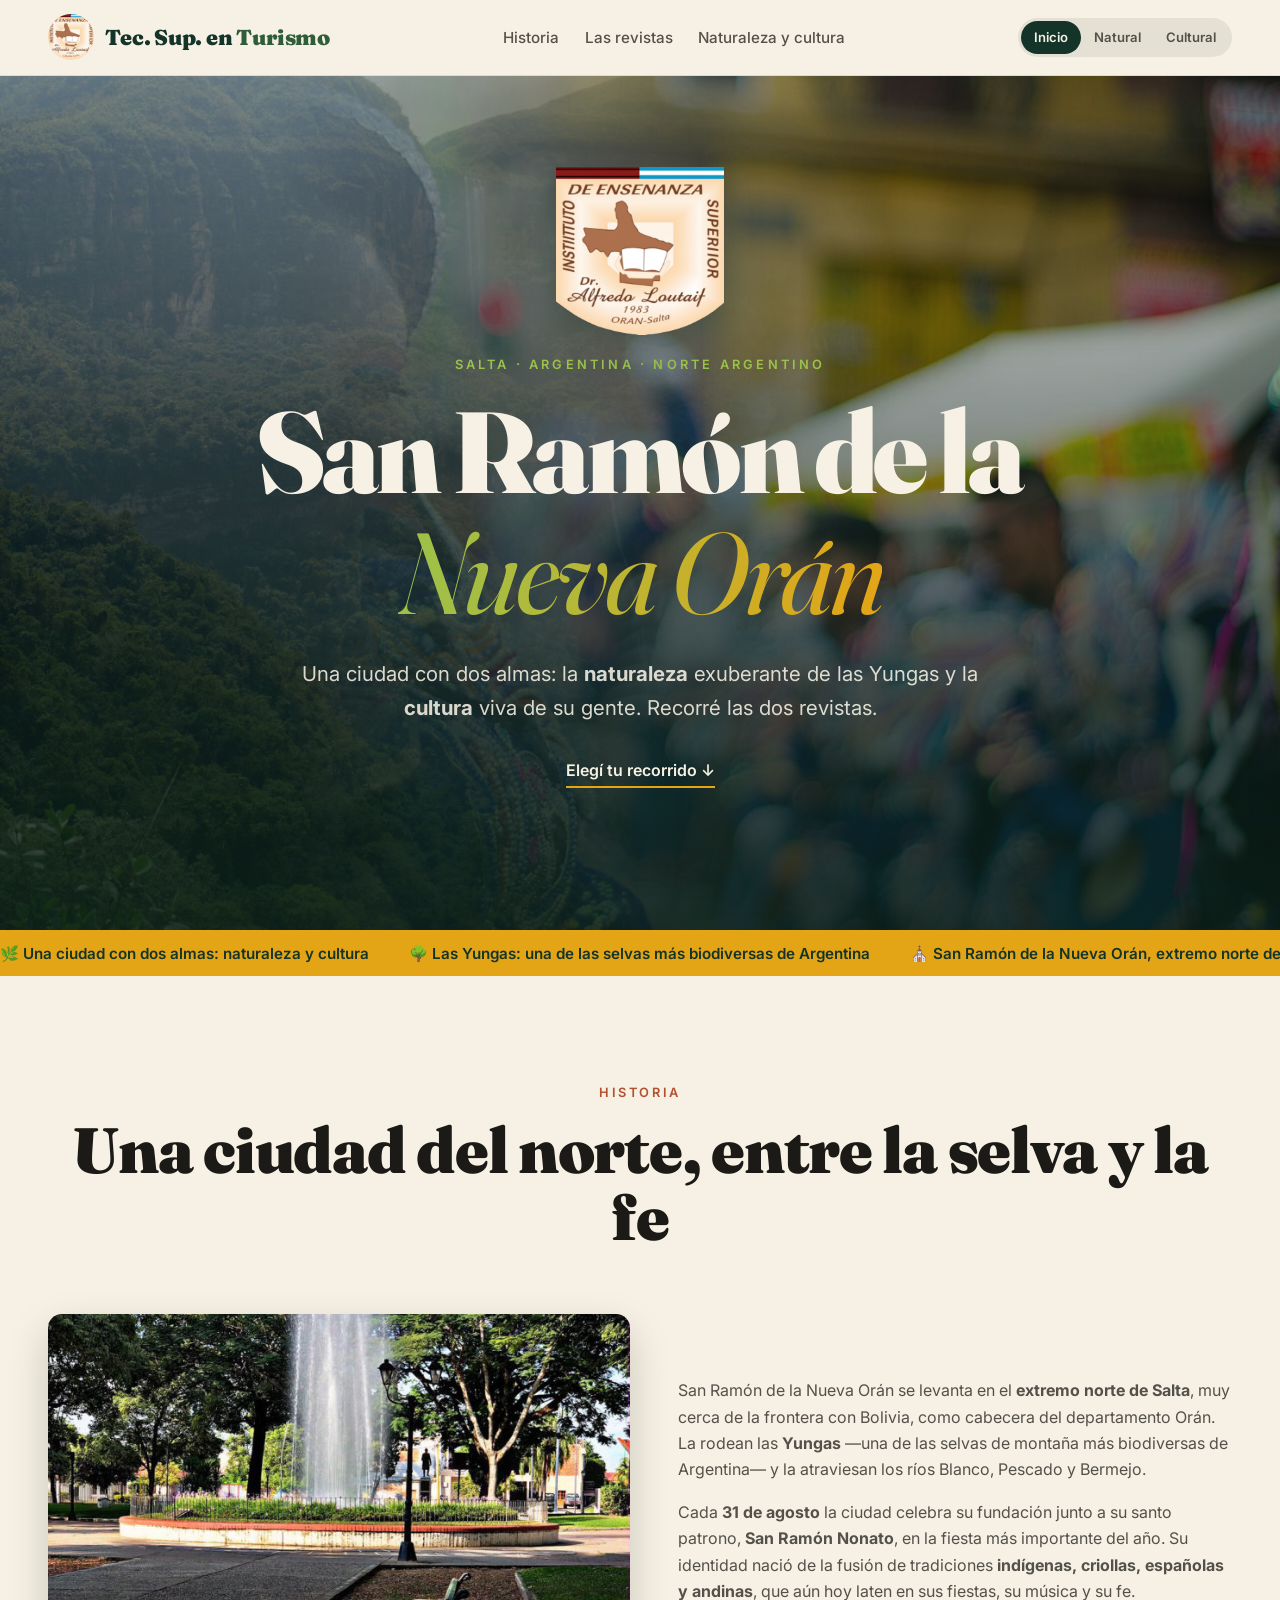
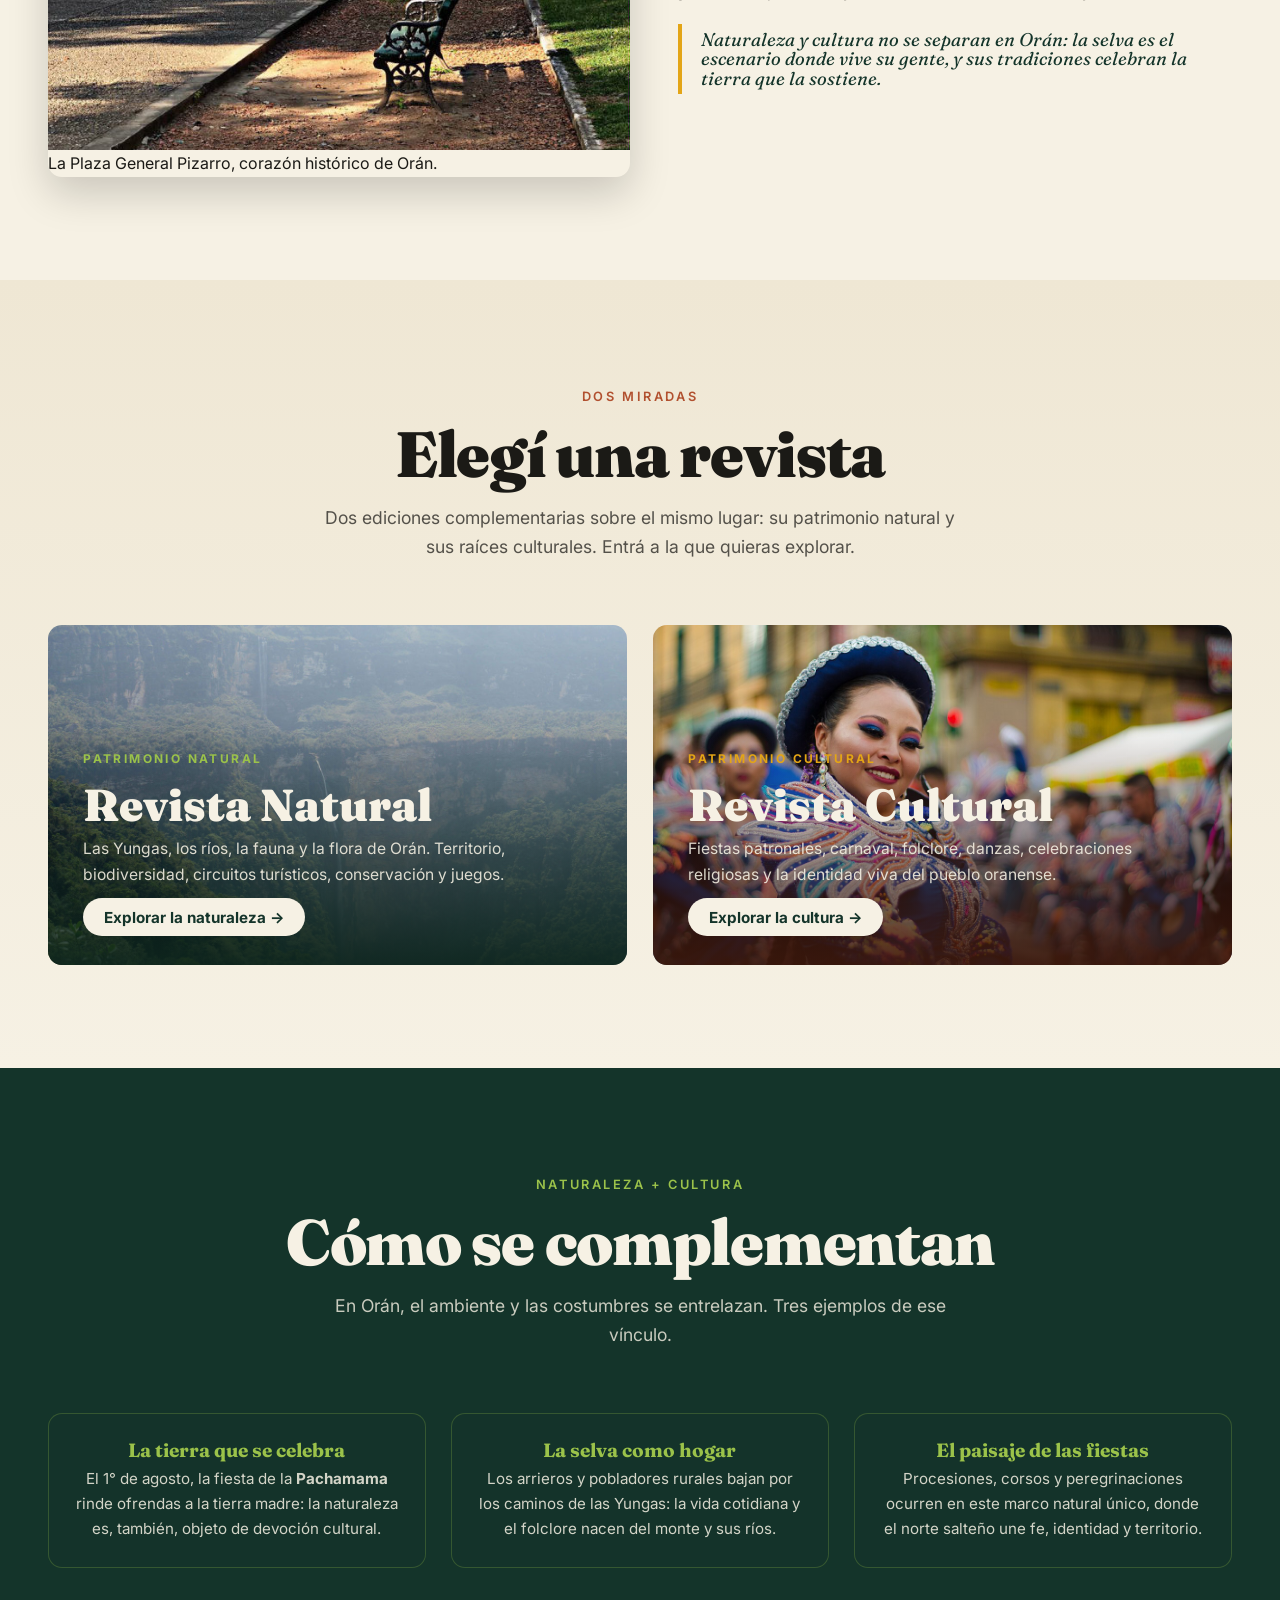
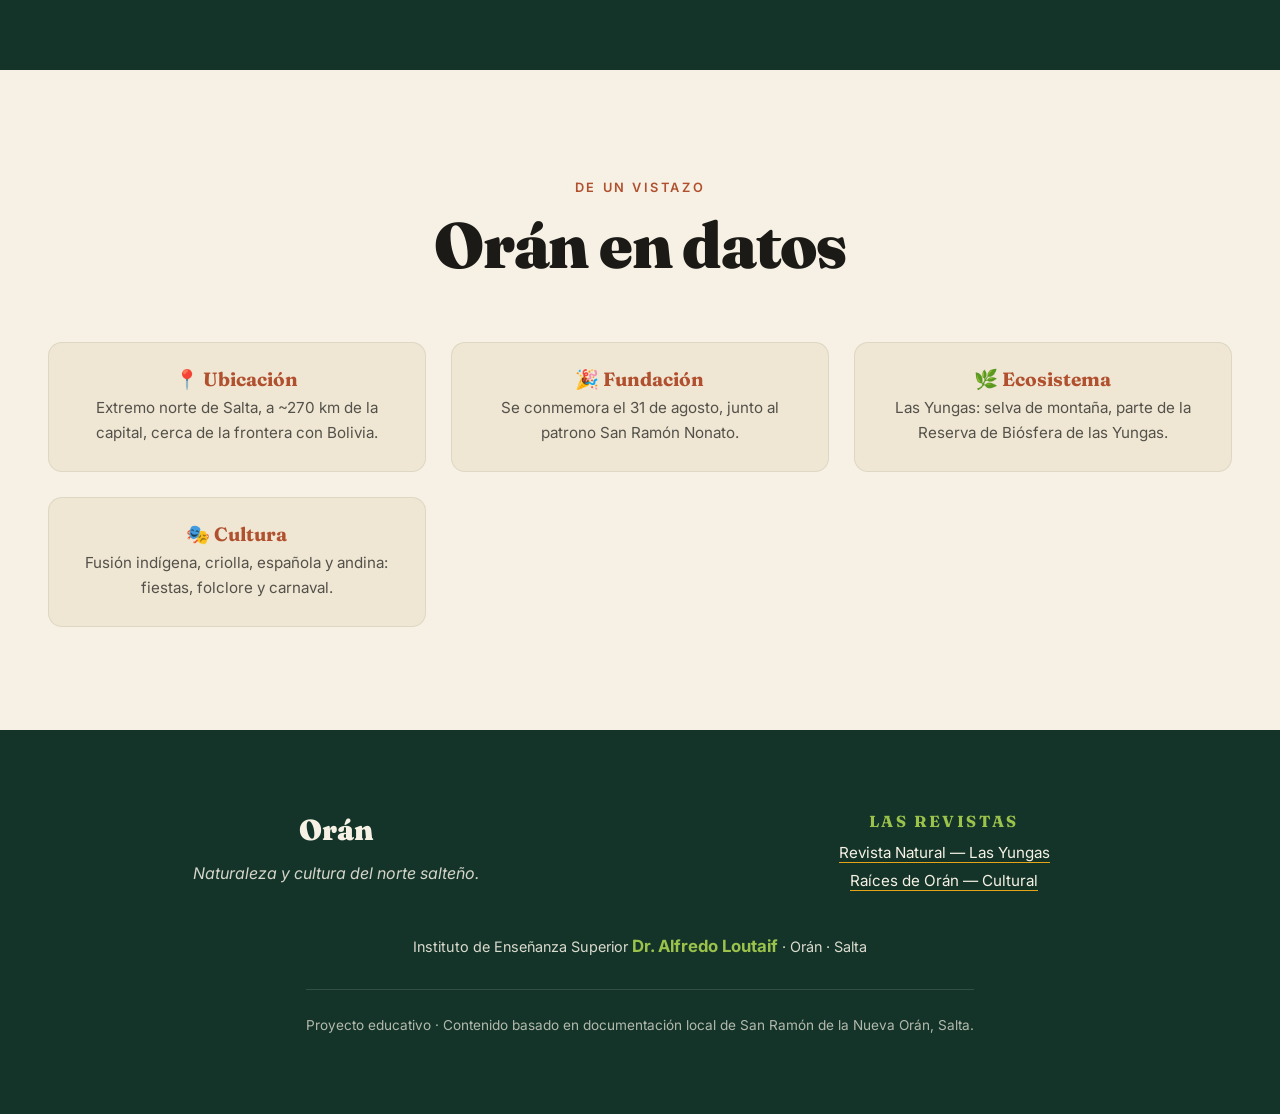
==== index.html @ 16f92215 "Texto del logo unificado: "Tec. Sup. en Turismo" en las 3 paginas Co-Authored-By: Claude Opus 4.8 <n" ====
<!DOCTYPE html>
<html lang="es">
<head>
  <meta charset="UTF-8" />
  <meta name="viewport" content="width=device-width, initial-scale=1.0" />
  <meta name="description"
    content="San Ramón de la Nueva Orán, Salta: dos revistas en una — su patrimonio natural (las Yungas) y sus raíces culturales. Naturaleza y cultura que se complementan." />
  <title>Orán · Naturaleza y Cultura del norte salteño</title>
  <link rel="canonical" href="https://eco-cultura.vercel.app/" />
  <meta property="og:type" content="website" />
  <meta property="og:locale" content="es_AR" />
  <meta property="og:site_name" content="Orán · Naturaleza y Cultura" />
  <meta property="og:url" content="https://eco-cultura.vercel.app/" />
  <meta property="og:title" content="Orán · Naturaleza y Cultura del norte salteño" />
  <meta property="og:description" content="San Ramón de la Nueva Orán, Salta: dos revistas en una — su patrimonio natural (las Yungas) y sus raíces culturales." />
  <meta property="og:image" content="https://eco-cultura.vercel.app/assets/img/hero-yungas.jpg" />
  <meta name="twitter:card" content="summary_large_image" />
  <link rel="icon" type="image/svg+xml" href="assets/favicon.svg" />
  <link rel="preconnect" href="https://fonts.googleapis.com" />
  <link rel="preconnect" href="https://fonts.gstatic.com" crossorigin />
  <link
    href="https://fonts.googleapis.com/css2?family=Fraunces:opsz,wght@9..144,400;9..144,600;9..144,900&family=Inter:wght@400;500;600&display=swap"
    rel="stylesheet" />
  <link rel="stylesheet" href="css/main.css" />
</head>

<body class="tema-portal">
  <div class="progress-bar" id="progress" aria-hidden="true"></div>

  <!-- ======================= NAVEGACIÓN ======================= -->
  <header class="site-header" id="top">
    <a class="header__brand" href="/" aria-label="Inicio">
      <img class="header__inst" src="assets/img/ies-logo.png"
        alt="Instituto de Enseñanza Superior Dr. Alfredo Loutaif" />
      <span class="header__brand-text">Tec. Sup. en <strong>Turismo</strong></span>
    </a>
    <nav class="nav" id="nav" aria-label="Navegación principal">
      <a href="#historia">Historia</a>
      <a href="#revistas">Las revistas</a>
      <a href="#complementan">Naturaleza y cultura</a>
    </nav>
    <div class="header__controls">
      <div class="rev-switch" role="group" aria-label="Navegar">
        <a href="/" class="rev-switch__item is-active" aria-current="page">Inicio</a>
        <a href="/natural" class="rev-switch__item">Natural</a>
        <a href="/cultural" class="rev-switch__item">Cultural</a>
      </div>
      <button class="nav-toggle" id="nav-toggle" type="button"
        aria-label="Abrir menú" aria-expanded="false" aria-controls="nav">
        <span></span><span></span><span></span>
      </button>
    </div>
  </header>

  <main>
    <!-- ======================= PORTADA ======================= -->
    <section class="hero" id="hero">
      <div class="hero__media" data-parallax aria-hidden="true"></div>
      <div class="hero__overlay"></div>

      <!-- Emojis flotantes decorativos (naturaleza + cultura) -->
      <div class="hero__floaties" aria-hidden="true">
        <span style="--d:0s;  --x:12%; --s:1.5rem">🌿</span>
        <span style="--d:3s;  --x:78%; --s:1.7rem">🎭</span>
        <span style="--d:6s;  --x:35%; --s:1.3rem">🦋</span>
        <span style="--d:1.5s;--x:60%; --s:1.5rem">💃</span>
        <span style="--d:4.5s;--x:88%; --s:1.4rem">🍃</span>
      </div>

      <div class="hero__content">
        <!-- Logo del instituto en la portada -->
        <img class="hero__seal" src="assets/img/ies-logo.png"
          alt="Instituto de Enseñanza Superior Dr. Alfredo Loutaif — Orán, Salta" />
        <p class="hero__kicker">Salta · Argentina · Norte argentino</p>
        <h1 class="hero__title">San Ramón de la<br /><em>Nueva Orán</em></h1>
        <p class="hero__lead">
          Una ciudad con dos almas: la <strong>naturaleza</strong> exuberante de las Yungas y la
          <strong>cultura</strong> viva de su gente. Recorré las dos revistas.
        </p>
        <a href="#revistas" class="hero__scroll">Elegí tu recorrido ↓</a>
      </div>

      <!-- Ticker: naturaleza + cultura (se duplica por JS para el loop) -->
      <div class="ticker" aria-hidden="true">
        <div class="ticker__track" id="ticker">
          <span class="ticker__item">🌿 Una ciudad con dos almas: naturaleza y cultura</span>
          <span class="ticker__item">🌳 Las Yungas: una de las selvas más biodiversas de Argentina</span>
          <span class="ticker__item">⛪ San Ramón de la Nueva Orán, extremo norte de Salta</span>
          <span class="ticker__item">🏞️ La cruzan los ríos Blanco, Pescado y Bermejo</span>
          <span class="ticker__item">💃 Fiestas patronales, folclore y carnaval</span>
          <span class="ticker__item">🎉 Fundada el 31 de agosto de 1794</span>
        </div>
      </div>
    </section>

    <!-- ======================= HISTORIA ======================= -->
    <section class="section section--editorial" id="historia">
      <header class="section__head">
        <span class="section__index">Historia</span>
        <h2 class="section__title">Una ciudad del norte, entre la selva y la fe</h2>
      </header>
      <div class="cult-split" data-reveal>
        <figure class="cult-figure">
          <img src="assets/img/cultura/plaza-pizarro.jpg"
            alt="Plaza General Pizarro de Orán, con su fuente y arboleda"
            loading="lazy" decoding="async" />
          <figcaption>La Plaza General Pizarro, corazón histórico de Orán.</figcaption>
        </figure>
        <div class="cult-text">
          <p>
            San Ramón de la Nueva Orán se levanta en el <strong>extremo norte de Salta</strong>,
            muy cerca de la frontera con Bolivia, como cabecera del departamento Orán. La rodean
            las <strong>Yungas</strong> —una de las selvas de montaña más biodiversas de
            Argentina— y la atraviesan los ríos Blanco, Pescado y Bermejo.
          </p>
          <p>
            Cada <strong>31 de agosto</strong> la ciudad celebra su fundación junto a su santo
            patrono, <strong>San Ramón Nonato</strong>, en la fiesta más importante del año. Su
            identidad nació de la fusión de tradiciones <strong>indígenas, criollas, españolas y
            andinas</strong>, que aún hoy laten en sus fiestas, su música y su fe.
          </p>
          <blockquote class="cult-quote">
            Naturaleza y cultura no se separan en Orán: la selva es el escenario donde vive su
            gente, y sus tradiciones celebran la tierra que la sostiene.
          </blockquote>
        </div>
      </div>
    </section>

    <!-- ======================= LAS DOS REVISTAS ======================= -->
    <section class="section section--rios" id="revistas">
      <header class="section__head section__head--center">
        <span class="section__index">Dos miradas</span>
        <h2 class="section__title">Elegí una revista</h2>
        <p class="section__intro">
          Dos ediciones complementarias sobre el mismo lugar: su patrimonio natural y sus raíces
          culturales. Entrá a la que quieras explorar.
        </p>
      </header>
      <div class="portal">
        <a class="portal__card portal__card--natural" href="/natural" data-reveal>
          <img src="assets/img/hero-yungas.jpg" alt="" aria-hidden="true" loading="lazy" />
          <div class="portal__body">
            <p class="portal__kicker">Patrimonio natural</p>
            <p class="portal__title">Revista Natural</p>
            <p class="portal__desc">
              Las Yungas, los ríos, la fauna y la flora de Orán. Territorio, biodiversidad,
              circuitos turísticos, conservación y juegos.
            </p>
            <span class="portal__btn">Explorar la naturaleza →</span>
          </div>
        </a>
        <a class="portal__card portal__card--cultural" href="/cultural" data-reveal>
          <img src="assets/img/cultura/caporales.jpg" alt="" aria-hidden="true" loading="lazy" />
          <div class="portal__body">
            <p class="portal__kicker">Patrimonio cultural</p>
            <p class="portal__title">Revista Cultural</p>
            <p class="portal__desc">
              Fiestas patronales, carnaval, folclore, danzas, celebraciones religiosas y la
              identidad viva del pueblo oranense.
            </p>
            <span class="portal__btn">Explorar la cultura →</span>
          </div>
        </a>
      </div>
    </section>

    <!-- ======================= CÓMO SE COMPLEMENTAN ======================= -->
    <section class="section section--dark" id="complementan">
      <header class="section__head section__head--center">
        <span class="section__index">Naturaleza + Cultura</span>
        <h2 class="section__title">Cómo se complementan</h2>
        <p class="section__intro">
          En Orán, el ambiente y las costumbres se entrelazan. Tres ejemplos de ese vínculo.
        </p>
      </header>
      <div class="manifiesto-grid">
        <article class="manifiesto-item" data-reveal>
          <h3>La tierra que se celebra</h3>
          <p>El 1° de agosto, la fiesta de la <strong>Pachamama</strong> rinde ofrendas a la tierra
            madre: la naturaleza es, también, objeto de devoción cultural.</p>
        </article>
        <article class="manifiesto-item" data-reveal>
          <h3>La selva como hogar</h3>
          <p>Los arrieros y pobladores rurales bajan por los caminos de las Yungas: la vida
            cotidiana y el folclore nacen del monte y sus ríos.</p>
        </article>
        <article class="manifiesto-item" data-reveal>
          <h3>El paisaje de las fiestas</h3>
          <p>Procesiones, corsos y peregrinaciones ocurren en este marco natural único, donde el
            norte salteño une fe, identidad y territorio.</p>
        </article>
      </div>
    </section>

    <!-- ======================= DATOS RÁPIDOS (sugerencia) ======================= -->
    <section class="section section--editorial" id="datos">
      <header class="section__head section__head--center">
        <span class="section__index">De un vistazo</span>
        <h2 class="section__title">Orán en datos</h2>
      </header>
      <div class="manifiesto-grid">
        <article class="manifiesto-item" data-reveal style="background: var(--crema-2); border-color: color-mix(in srgb, var(--tinta) 8%, transparent);">
          <h3 style="color: var(--tierra-roja)">📍 Ubicación</h3>
          <p style="color: var(--tinta-suave)">Extremo norte de Salta, a ~270 km de la capital, cerca de la frontera con Bolivia.</p>
        </article>
        <article class="manifiesto-item" data-reveal style="background: var(--crema-2); border-color: color-mix(in srgb, var(--tinta) 8%, transparent);">
          <h3 style="color: var(--tierra-roja)">🎉 Fundación</h3>
          <p style="color: var(--tinta-suave)">Se conmemora el 31 de agosto, junto al patrono San Ramón Nonato.</p>
        </article>
        <article class="manifiesto-item" data-reveal style="background: var(--crema-2); border-color: color-mix(in srgb, var(--tinta) 8%, transparent);">
          <h3 style="color: var(--tierra-roja)">🌿 Ecosistema</h3>
          <p style="color: var(--tinta-suave)">Las Yungas: selva de montaña, parte de la Reserva de Biósfera de las Yungas.</p>
        </article>
        <article class="manifiesto-item" data-reveal style="background: var(--crema-2); border-color: color-mix(in srgb, var(--tinta) 8%, transparent);">
          <h3 style="color: var(--tierra-roja)">🎭 Cultura</h3>
          <p style="color: var(--tinta-suave)">Fusión indígena, criolla, española y andina: fiestas, folclore y carnaval.</p>
        </article>
      </div>
    </section>
  </main>

  <!-- ======================= PIE ======================= -->
  <footer class="site-footer" id="contacto">
    <div class="footer__brand">
      <p class="footer__logo">Orán</p>
      <p class="footer__tag">Naturaleza y cultura del norte salteño.</p>
    </div>
    <div class="footer__contact">
      <h3>Las revistas</h3>
      <p><a href="/natural">Revista Natural — Las Yungas</a></p>
      <p><a href="/cultural">Raíces de Orán — Cultural</a></p>
    </div>
    <div class="footer__inst">
      <p class="footer__inst-text">
        Instituto de Enseñanza Superior <strong>Dr. Alfredo Loutaif</strong> · Orán · Salta
      </p>
    </div>
    <p class="footer__legal">
      Proyecto educativo · Contenido basado en documentación local de San Ramón de la Nueva Orán, Salta.
    </p>
  </footer>

  <script type="module" src="js/interactivity.js"></script>
</body>
</html>
---- css/main.css ----
/* ============================================================================
   main.css — Revista interactiva "Orán Natural"
   Maquetación editorial / revista independiente.
   Organización:
     1. Variables (paleta trópico salteño, tipografía, ritmo)
     2. Reset y base
     3. Utilidades de animación (scroll reveal) — GPU only, sin layout thrashing
     4. Header / navegación
     5. Hero / portada
     6. Sistema de secciones
     7. Grilla editorial asimétrica (geografía)
     8. Mosaico de biodiversidad
     9. Flora
    10. Circuitos turísticos + filtros
    11. Manifiesto de conservación
    12. Footer
    13. Responsive
   ========================================================================== */

/* ============================== 1. VARIABLES ============================== */
:root {
  /* Paleta — trópico salteño / Yungas */
  --verde-yunga:   #14342a;  /* selva profunda (fondos oscuros) */
  --verde-selva:   #2f5d3a;  /* follaje medio */
  --verde-lima:    #9bc24a;  /* hoja al sol (acento ecoturismo) */
  --tierra-roja:   #b1502f;  /* caminos de tierra rojiza (acento aventura) */
  --agua-rio:      #1f8a8a;  /* turquesa fluvial */
  --dorado:        #e3a516;  /* pez dorado / sol (acento senderismo/pesca) */
  --rosa-espatula: #e58aa3;  /* espátula rosada (detalle) */
  --crema:         #f6f1e4;  /* papel editorial */
  --crema-2:       #efe7d4;  /* papel sombreado */
  --tinta:         #1b1a16;  /* texto principal */
  --tinta-suave:   #54514a;  /* texto secundario */

  /* Roles semánticos */
  --bg:            var(--crema);
  --fg:            var(--tinta);

  /* Tipografía */
  --font-display: "Fraunces", Georgia, "Times New Roman", serif;
  --font-body:    "Inter", system-ui, -apple-system, "Segoe UI", sans-serif;

  /* Escala fluida (clamp): se adapta sin media queries */
  --fs-hero:   clamp(3rem, 9vw, 8rem);
  --fs-h2:     clamp(2rem, 5vw, 4rem);
  --fs-h3:     clamp(1.25rem, 2.2vw, 1.6rem);
  --fs-body:   clamp(1rem, 1.1vw, 1.125rem);

  /* Ritmo y formas */
  --gap:        clamp(1rem, 2vw, 2rem);
  --pad-section: clamp(3.5rem, 8vw, 8rem);
  --radius:     14px;
  --maxw:       1280px;

  /* Movimiento */
  --ease: cubic-bezier(0.22, 1, 0.36, 1);
}

/* ===== TEMA CULTURAL (Raíces de Orán): remapea los verdes a tonos cálidos ===== */
.tema-cultural {
  --verde-yunga:  #5a2a16;   /* marrón profundo (fondos oscuros) */
  --verde-selva:  #a14a2a;   /* terracota medio */
  --verde-lima:   #e3a516;   /* dorado (acento) */
  --agua-rio:     #b5512f;   /* ladrillo (detalle) */
}
.tema-cultural .hero__media {
  background-image:
    radial-gradient(120% 90% at 70% 10%, rgba(227,165,22,0.22), transparent 60%),
    linear-gradient(180deg, rgba(60,24,12,0.28), rgba(60,24,12,0.80)),
    url("../assets/img/cultura/caporales.jpg");
}
.tema-cultural .hero__title em {
  background: linear-gradient(90deg, var(--dorado), var(--rosa-espatula), var(--tierra-roja), var(--dorado));
  background-size: 300% 100%;
  -webkit-background-clip: text; background-clip: text; color: transparent;
}

/* ----- PORTAL (inicio): identidad propia = mezcla de ambas revistas ----- */
.tema-portal .hero__media {
  /* Capa base: la selva (Natural) a la izquierda */
  background-color: #12231d;
  background-image:
    linear-gradient(180deg, rgba(10,24,18,0.28), rgba(10,24,18,0.80)),
    url("../assets/img/hero-yungas.jpg");
  background-repeat: no-repeat;
  background-position: center, left center;
  background-size: cover, cover;
}
/* Capa superior: el carnaval (Cultural) a la derecha, que se DIFUMINA hacia el centro
   gracias a la máscara, fundiéndose con la selva sin un corte visible */
.tema-portal .hero__media::after {
  content: "";
  position: absolute;
  inset: 0;
  background-image:
    linear-gradient(180deg, rgba(10,24,18,0.20), rgba(10,24,18,0.72)),
    url("../assets/img/cultura/caporales.jpg");
  background-repeat: no-repeat;
  background-position: center, right center;
  background-size: cover, cover;
  -webkit-mask-image: linear-gradient(90deg, transparent 22%, #000 70%);
          mask-image: linear-gradient(90deg, transparent 22%, #000 70%);
}
.tema-portal .hero__title em {
  /* Degradado que une el verde (naturaleza) con el dorado y el terracota (cultura) */
  background: linear-gradient(90deg, var(--verde-lima), var(--dorado), var(--tierra-roja), var(--verde-lima));
  background-size: 300% 100%;
  -webkit-background-clip: text; background-clip: text; color: transparent;
}

/* ============================== 2. RESET / BASE ============================== */
*,
*::before,
*::after { box-sizing: border-box; }

html {
  scroll-behavior: smooth;
  overflow-x: hidden;            /* nada de scroll/zoom horizontal en móvil */
  width: 100%;
}

body {
  margin: 0;
  background: var(--bg);
  color: var(--fg);
  font-family: var(--font-body);
  font-size: var(--fs-body);
  line-height: 1.65;
  -webkit-font-smoothing: antialiased;
  overflow-x: hidden;
  width: 100%;
  max-width: 100%;
}

h1, h2, h3, blockquote { font-family: var(--font-display); line-height: 1.05; margin: 0; }
p { margin: 0 0 1em; }
img { max-width: 100%; display: block; }
a { color: inherit; text-decoration: none; }
/* Palabras largas (emails, nombres científicos) nunca desbordan en móvil */
h1, h2, h3, p, a, li, blockquote { overflow-wrap: break-word; }

/* ============================== 3. ANIMACIÓN (scroll reveal) ============================== */
/* Solo transform + opacity → compositor de GPU, sin reflujo. */
[data-reveal] {
  opacity: 0;
  transform: translateY(32px);
  transition: opacity 0.7s var(--ease), transform 0.7s var(--ease);
  will-change: opacity, transform;
}
[data-reveal].is-visible {
  opacity: 1;
  transform: none;
}

/* Barra de progreso de lectura */
.progress-bar {
  position: fixed;
  top: 0; left: 0;
  height: 4px;
  width: 100%;
  transform: scaleX(0);
  transform-origin: 0 50%;
  background: linear-gradient(90deg, var(--verde-lima), var(--dorado), var(--tierra-roja));
  z-index: 100;
}

/* Respeta a quien prefiere menos movimiento */
@media (prefers-reduced-motion: reduce) {
  html { scroll-behavior: auto; }
  [data-reveal] { opacity: 1; transform: none; transition: none; }
  .hero__media { transform: none !important; }
  /* Apaga animaciones decorativas continuas */
  .hero__title em,
  .hero__scroll,
  .hero__floaties span,
  .ticker__track { animation: none !important; }
  .hero__floaties { display: none; }
}

/* Botón flotante: imprimir / guardar como revista PDF */
.print-btn {
  position: fixed;
  right: clamp(1rem, 3vw, 2rem);
  bottom: clamp(1rem, 3vw, 2rem);
  z-index: 80;
  font-family: var(--font-body);
  font-weight: 600;
  font-size: 0.9rem;
  color: var(--crema);
  background: var(--tierra-roja);
  border: none;
  border-radius: 999px;
  padding: 0.75rem 1.3rem;
  cursor: pointer;
  box-shadow: 0 8px 24px rgba(27, 26, 22, 0.28);
  transition: transform 0.25s var(--ease), background 0.25s var(--ease);
}
.print-btn:hover { transform: translateY(-3px) scale(1.04); background: #963f22; }
.print-btn:active { transform: scale(0.97); }

/* ============================== 4. HEADER / NAV ============================== */
.site-header {
  position: sticky;
  top: 0;
  z-index: 50;
  display: flex;
  align-items: center;
  justify-content: space-between;
  gap: var(--gap);
  padding: 0.9rem clamp(1rem, 4vw, 3rem);
  background: color-mix(in srgb, var(--crema) 82%, transparent);
  backdrop-filter: blur(10px);
  border-bottom: 1px solid color-mix(in srgb, var(--tinta) 10%, transparent);
}
/* Marca del header: logo del instituto + nombre de la revista */
.header__brand {
  display: flex;
  align-items: center;
  gap: 0.7rem;
  min-width: 0;
  text-decoration: none;
}
.header__inst {
  width: 46px;
  height: 46px;
  flex: 0 0 auto;
  border-radius: 50%;
}
.header__brand-text {
  font-family: var(--font-display);
  font-weight: 900;
  font-size: 1.35rem;
  letter-spacing: -0.01em;
  color: var(--verde-yunga);
  line-height: 1;
}
.header__brand-text strong { color: var(--verde-selva); font-weight: 900; }

.brand {
  font-family: var(--font-display);
  font-weight: 900;
  font-size: 1.5rem;
  letter-spacing: -0.02em;
}
.brand__accent { color: var(--verde-selva); }
.nav { display: flex; align-items: center; gap: clamp(0.8rem, 2vw, 1.8rem); }
.nav a {
  font-size: 0.95rem;
  font-weight: 500;
  color: var(--tinta-suave);
  transition: color 0.25s var(--ease);
}
.nav a:hover { color: var(--tierra-roja); }
.nav__cta {
  padding: 0.5rem 1.1rem;
  border-radius: 999px;
  background: var(--verde-yunga);
  color: var(--crema) !important;
}
.nav__cta:hover { background: var(--verde-selva); }

/* Botón hamburguesa (solo en móvil) */
.nav-toggle {
  display: none;
  flex-direction: column;
  justify-content: center;
  align-items: center;
  gap: 5px;
  width: 44px; height: 44px;
  background: transparent;
  border: none;
  cursor: pointer;
  border-radius: 10px;
  z-index: 60;
}
.nav-toggle span {
  display: block;
  width: 24px; height: 2px;
  background: var(--verde-yunga);
  border-radius: 2px;
  transition: transform 0.25s var(--ease), opacity 0.25s var(--ease);
}
/* Animación a "X" cuando el menú está abierto */
.nav-toggle.is-open span:nth-child(1) { transform: translateY(7px) rotate(45deg); }
.nav-toggle.is-open span:nth-child(2) { opacity: 0; }
.nav-toggle.is-open span:nth-child(3) { transform: translateY(-7px) rotate(-45deg); }

/* ============================== 5. HERO ============================== */
.hero {
  position: relative;
  min-height: 100vh;
  display: grid;
  place-items: center;          /* portada centrada vertical y horizontalmente */
  overflow: hidden;
  color: var(--crema);
}
.hero__media {
  position: absolute;
  inset: -10% 0;
  background:
    radial-gradient(120% 90% at 70% 10%, rgba(155, 194, 74, 0.35), transparent 60%),
    linear-gradient(160deg, #1c4733 0%, #14342a 45%, #0d251d 100%);
  /* Imagen de portada (la selva de Orán). Si no existe, queda el degradado. */
  background-image:
    radial-gradient(120% 90% at 70% 10%, rgba(155, 194, 74, 0.30), transparent 60%),
    linear-gradient(180deg, rgba(13,37,29,0.25), rgba(13,37,29,0.78)),
    url("../assets/img/hero-yungas.jpg");
  background-size: cover;
  background-position: center;
  will-change: transform;
}
.hero__overlay {
  position: absolute;
  inset: 0;
  background: linear-gradient(180deg, transparent 30%, rgba(13, 37, 29, 0.6) 100%);
}
.hero__content {
  position: relative;
  max-width: var(--maxw);
  width: 100%;
  margin: 0 auto;
  padding: 0 clamp(1rem, 4vw, 3rem) clamp(3rem, 8vw, 6rem);
  text-align: center;            /* portada centrada tipo tapa de revista */
}
.hero__kicker {
  text-transform: uppercase;
  letter-spacing: 0.25em;
  font-size: 0.8rem;
  font-weight: 600;
  color: var(--verde-lima);
  margin-bottom: 1rem;
}
.hero__title {
  font-size: var(--fs-hero);
  font-weight: 900;
  letter-spacing: -0.03em;
}
.hero__title em {
  font-style: italic;
  font-weight: 400;
  /* Texto con degradado animado tropical */
  background: linear-gradient(90deg, var(--verde-lima), var(--dorado), var(--rosa-espatula), var(--verde-lima));
  background-size: 300% 100%;
  -webkit-background-clip: text;
  background-clip: text;
  color: transparent;
  animation: shimmer 6s linear infinite;
}
@keyframes shimmer {
  to { background-position: 300% 0; }
}
.hero__lead {
  max-width: 52ch;
  margin: 1.5rem auto 0;          /* centrado */
  font-size: clamp(1.05rem, 1.6vw, 1.4rem);
  color: color-mix(in srgb, var(--crema) 88%, transparent);
}
.hero__scroll {
  display: inline-block;
  margin-top: 2rem;
  font-weight: 600;
  border-bottom: 2px solid var(--dorado);
  padding-bottom: 0.2rem;
  animation: bob 1.8s var(--ease) infinite;
}
.hero__scroll:hover { animation-play-state: paused; transform: translateY(4px); }
@keyframes bob { 0%,100% { transform: translateY(0); } 50% { transform: translateY(6px); } }

/* Emojis flotantes del hero */
.hero__floaties { position: absolute; inset: 0; pointer-events: none; z-index: 1; }
.hero__floaties span {
  position: absolute;
  bottom: -2rem;
  left: var(--x);
  font-size: var(--s);
  opacity: 0.85;
  animation: floatUp 12s linear infinite;
  animation-delay: var(--d);
}
@keyframes floatUp {
  0%   { transform: translateY(0) rotate(0deg);   opacity: 0; }
  10%  { opacity: 0.85; }
  90%  { opacity: 0.85; }
  100% { transform: translateY(-90vh) rotate(40deg); opacity: 0; }
}

/* Ticker / marquee de curiosidades */
.ticker {
  position: absolute;
  bottom: 0; left: 0; right: 0;
  z-index: 3;
  overflow: hidden;
  background: var(--dorado);
  color: var(--verde-yunga);
  font-weight: 600;
  padding: 0.6rem 0;
}
.ticker__track {
  display: inline-flex;
  gap: 2.5rem;
  white-space: nowrap;
  animation: marquee 35s linear infinite;
}
.ticker:hover .ticker__track { animation-play-state: paused; }
.ticker__item { font-size: 0.95rem; }
@keyframes marquee { to { transform: translateX(-50%); } }

/* ============================== 6. SECCIONES ============================== */
.section {
  padding: var(--pad-section) clamp(1rem, 4vw, 3rem);
}
.section > * { max-width: var(--maxw); margin-inline: auto; }
.section--editorial { background: var(--crema); }
.section--dark { background: var(--verde-yunga); color: var(--crema); }
.section--rios {
  background:
    linear-gradient(180deg, var(--crema-2), var(--crema));
}
.section--manifiesto { background: var(--verde-selva); color: var(--crema); }

/* Todas las cabeceras centradas para una composición consistente */
.section__head { margin-bottom: clamp(2rem, 5vw, 4rem); text-align: center; }
.section__head .section__intro { margin-inline: auto; }
.section__head--center { text-align: center; }
.section__head--center .section__intro { margin-inline: auto; }
.section__index {
  display: inline-block;
  text-transform: uppercase;
  letter-spacing: 0.2em;
  font-size: 0.8rem;
  font-weight: 600;
  color: var(--tierra-roja);
  margin-bottom: 0.8rem;
}
.section--dark .section__index,
.section--manifiesto .section__index { color: var(--verde-lima); }
.section__title { font-size: var(--fs-h2); font-weight: 900; letter-spacing: -0.02em; }
.section__intro {
  max-width: 60ch;
  margin-top: 1rem;
  color: var(--tinta-suave);
  font-size: 1.1rem;
}
.section--dark .section__intro,
.section--manifiesto .section__intro {
  color: color-mix(in srgb, var(--crema) 80%, transparent);
}

/* ============================== 7. GRILLA EDITORIAL SIMÉTRICA ============================== */
/* 6 columnas; reparto equilibrado y espejado (3 tarjetas iguales en la fila central). */
.grid-editorial {
  display: grid;
  grid-template-columns: repeat(6, minmax(0, 1fr));
  grid-auto-rows: 1fr;          /* filas de igual altura → simetría */
  gap: var(--gap);
}
.card-text {
  background: var(--crema-2);
  border-radius: var(--radius);
  padding: clamp(1.5rem, 3vw, 2.5rem);
  border: 1px solid color-mix(in srgb, var(--tinta) 8%, transparent);
}
.card-text h3 { font-size: var(--fs-h3); margin-bottom: 0.6rem; color: var(--verde-yunga); }
.card-text p { margin: 0; color: var(--tinta-suave); }

/* Reparto SIMÉTRICO y espejado (6 columnas):
   Fila 1 → "lead" (mitad) + "stat" (mitad)
   Fila 2 → clima · relieve · cita  (3 tarjetas idénticas, perfectamente alineadas) */
.card-text--lead { grid-column: 1 / 4; }
.card-stat       { grid-column: 4 / 7; }
.grid-editorial > :nth-child(3) { grid-column: 1 / 3; }   /* clima */
.grid-editorial > :nth-child(4) { grid-column: 3 / 5; }   /* relieve */
.card-quote      { grid-column: 5 / 7; }                  /* cita */

.card-text--lead { background: var(--verde-selva); color: var(--crema); }
.card-text--lead h3 { color: var(--crema); }
.card-text--lead p { color: color-mix(in srgb, var(--crema) 85%, transparent); }

.card-text { text-align: center; }       /* contenido centrado */
.card-stat {
  display: flex;
  flex-direction: column;
  justify-content: center;
  align-items: center;                    /* número centrado */
  text-align: center;
  background: var(--dorado);
  color: var(--verde-yunga);
  border-radius: var(--radius);
  padding: clamp(1.5rem, 3vw, 2.5rem);
}
.card-stat__num { font-family: var(--font-display); font-weight: 900; font-size: clamp(3rem, 7vw, 5.5rem); line-height: 1; }
.card-stat__label { font-weight: 600; margin-top: 0.4rem; }

.card-quote {
  background: var(--tierra-roja);
  color: var(--crema);
  border-radius: var(--radius);
  padding: clamp(1.5rem, 3vw, 2.5rem);
  display: flex;
  flex-direction: column;
  justify-content: center;
  text-align: center;
}
.card-quote blockquote { font-size: clamp(1.1rem, 1.6vw, 1.4rem); font-style: italic; }
.card-quote cite { margin-top: 1.2rem; font-style: normal; font-size: 0.9rem; opacity: 0.85; }

/* ============================== 8. MOSAICO BIODIVERSIDAD ============================== */
/* SIMÉTRICO: 3 por fila, todas idénticas, y la última fila CENTRADA
   (flex con wrap → aunque sobren tarjetas quedan al medio, no descolgadas). */
.mosaico {
  display: flex;
  flex-wrap: wrap;
  justify-content: center;
  gap: var(--gap);
}
.fauna-card {
  position: relative;
  flex: 0 0 calc((100% - 2 * var(--gap)) / 3);  /* 3 por fila */
  aspect-ratio: 4 / 3;          /* misma forma en todas → nada "entreverado" */
  border-radius: var(--radius);
  overflow: hidden;
  background:
    linear-gradient(135deg, var(--verde-selva), var(--verde-yunga)); /* respaldo si falta img */
  color: var(--crema);
  display: flex;
  align-items: flex-end;
  isolation: isolate;
}
/* La variante "destacado" ya NO cambia el tamaño (todo queda simétrico). */
.fauna-card__img {
  position: absolute;
  inset: 0;
  width: 100%; height: 100%;
  object-fit: cover;
  z-index: -2;
  transition: transform 0.8s var(--ease);
}
.fauna-card { transition: transform 0.35s var(--ease), box-shadow 0.35s var(--ease); }
.fauna-card:hover {
  transform: translateY(-6px);
  box-shadow: 0 18px 40px rgba(13, 37, 29, 0.35);
}
.fauna-card:hover .fauna-card__img { transform: scale(1.08); }
.fauna-card::after {
  content: "";
  position: absolute; inset: 0; z-index: -1;
  background: linear-gradient(180deg, transparent 35%, rgba(13,37,29,0.9) 100%);
}
/* Badge con emoji, centrado arriba */
.fauna-card__badge {
  position: absolute;
  top: 0.8rem; left: 50%;
  transform: translateX(-50%);
  z-index: 2;
  background: color-mix(in srgb, var(--dorado) 92%, transparent);
  color: var(--verde-yunga);
  font-size: 0.72rem; font-weight: 600;
  letter-spacing: 0.04em;
  padding: 0.3rem 0.7rem;
  border-radius: 999px;
}
.fauna-card__body { padding: clamp(1rem, 2vw, 1.6rem); width: 100%; text-align: center; }
.fauna-card__name { font-family: var(--font-display); font-weight: 700; font-size: 1.4rem; }
.fauna-card__sci { font-style: italic; opacity: 0.85; font-size: 0.85rem; }
.fauna-card__text {
  font-size: 0.9rem;
  margin-top: 0.5rem;
  /* Se revela al pasar el mouse (igual en todas las tarjetas) */
  max-height: 0;
  opacity: 0;
  overflow: hidden;
  transition: max-height 0.4s var(--ease), opacity 0.4s var(--ease), margin 0.4s var(--ease);
}
.fauna-card:hover .fauna-card__text,
.fauna-card:focus-within .fauna-card__text {
  max-height: 8rem;
  opacity: 1;
}

/* ============================== 9. FLORA ============================== */
/* Banner real de la selva */
.flora-banner {
  margin: 0 auto var(--gap);     /* centrado */
  border-radius: var(--radius);
  overflow: hidden;
  position: relative;
}
.flora-banner img {
  width: 100%;
  height: clamp(180px, 30vw, 340px);
  object-fit: cover;
}
.flora-banner figcaption {
  position: absolute;
  bottom: 0; left: 0; right: 0;
  padding: 1.5rem 1.2rem 0.9rem;
  color: var(--crema);
  font-size: 0.9rem;
  background: linear-gradient(transparent, rgba(13, 37, 29, 0.85));
}

.flora-list {
  list-style: none;
  margin: 0 auto; padding: 0;   /* centrado (auto anula el desplazamiento a la izquierda) */
  display: grid;
  /* Columnas fijas → 6 árboles forman una grilla simétrica (2 filas de 3) */
  grid-template-columns: repeat(3, minmax(0, 1fr));
  grid-auto-rows: 1fr;          /* todas las filas con la MISMA altura */
  gap: var(--gap);
}
.flora-item {
  background: var(--crema-2);
  border-radius: var(--radius);
  overflow: hidden;
  border: 1px solid color-mix(in srgb, var(--tinta) 8%, transparent);
  transition: transform 0.3s var(--ease), box-shadow 0.3s var(--ease);
  /* Columna flex: la ficha crece y todas las tarjetas quedan parejas */
  display: flex;
  flex-direction: column;
}
.flora-item:hover {
  transform: translateY(-5px);
  box-shadow: 0 16px 36px rgba(27, 26, 22, 0.16);
}
/* Lámina superior: FOTO real del árbol (con degradado de color de respaldo) */
.flora-item__lamina {
  position: relative;
  height: 190px;
  flex: 0 0 190px;             /* altura fija e idéntica en todas */
  display: grid;
  place-items: center;
  overflow: hidden;
}
.flora-item__lamina[data-acento="0"] { background: linear-gradient(135deg, var(--verde-selva), var(--verde-yunga)); }
.flora-item__lamina[data-acento="1"] { background: linear-gradient(135deg, var(--verde-lima), var(--verde-selva)); }
.flora-item__lamina[data-acento="2"] { background: linear-gradient(135deg, var(--agua-rio), var(--verde-selva)); }
.flora-item__lamina[data-acento="3"] { background: linear-gradient(135deg, var(--dorado), var(--tierra-roja)); }

/* Foto del árbol */
.flora-item__foto {
  position: absolute;
  inset: 0;
  width: 100%; height: 100%;
  object-fit: cover;
  z-index: 0;
  transition: transform 0.6s var(--ease);
}
.flora-item:hover .flora-item__foto { transform: scale(1.07); }
/* Velo inferior para legibilidad de la etiqueta/emoji */
.flora-item__lamina::before {
  content: "";
  position: absolute; inset: 0; z-index: 1;
  background: linear-gradient(180deg, rgba(13,37,29,0.05) 40%, rgba(13,37,29,0.45) 100%);
}
/* Emoji como acento en esquina (sobre la foto) */
.flora-item__emoji {
  position: absolute;
  bottom: 0.5rem; right: 0.6rem;
  font-size: 2rem;
  z-index: 2;
  transition: transform 0.4s var(--ease);
  filter: drop-shadow(0 3px 6px rgba(0,0,0,0.45));
}
.flora-item:hover .flora-item__emoji { transform: scale(1.25) rotate(8deg); }
.flora-item__habito {
  position: absolute;
  top: 0.6rem; left: 50%;
  transform: translateX(-50%);
  z-index: 2;
  background: rgba(255,255,255,0.9);
  color: var(--verde-yunga);
  font-size: 0.68rem; font-weight: 600;
  text-transform: uppercase; letter-spacing: 0.1em;
  padding: 0.2rem 0.6rem;
  border-radius: 999px;
}
.flora-item__ficha { padding: 1rem 1.2rem 1.2rem; flex: 1 1 auto; text-align: center; }
.flora-item__ficha h3 { font-size: 1.2rem; color: var(--verde-yunga); }
.flora-item__ficha .sci { font-style: italic; color: var(--agua-rio); font-size: 0.9rem; }
.flora-item__ficha p { margin: 0.5rem 0 0; color: var(--tinta-suave); font-size: 0.92rem; }

/* ============================== 9b. GALERÍA DE PAISAJES ============================== */
.galeria {
  display: grid;
  grid-template-columns: repeat(3, minmax(0, 1fr));
  gap: var(--gap);
}
.galeria__item {
  position: relative;
  margin: 0;
  border-radius: var(--radius);
  overflow: hidden;
  aspect-ratio: 4 / 3;
  background: linear-gradient(135deg, var(--verde-selva), var(--verde-yunga));
}
.galeria__item--wide {            /* la panorámica ocupa toda la fila */
  grid-column: 1 / -1;
  aspect-ratio: 16 / 7;
}
.galeria__item img {
  width: 100%; height: 100%;
  object-fit: cover;
  transition: transform 0.6s var(--ease);
}
.galeria__item:hover img { transform: scale(1.05); }
.galeria__item figcaption {
  position: absolute;
  left: 0; right: 0; bottom: 0;
  padding: 1.4rem 1rem 0.7rem;
  color: var(--crema);
  font-size: 0.9rem;
  background: linear-gradient(transparent, rgba(13, 37, 29, 0.85));
}
.galeria__credito {
  text-align: center;
  color: var(--tinta-suave);
  font-size: 0.85rem;
  margin: 1.2rem 0 0;
}

/* ============================== 10. CIRCUITOS + FILTROS ============================== */
.filtros {
  display: flex;
  flex-wrap: wrap;
  gap: 0.6rem;
  justify-content: center;
  margin-bottom: clamp(2rem, 4vw, 3rem);
}
.filtro-btn {
  font-family: var(--font-body);
  font-size: 0.9rem;
  font-weight: 600;
  padding: 0.55rem 1.2rem;
  border-radius: 999px;
  border: 1.5px solid color-mix(in srgb, var(--verde-yunga) 30%, transparent);
  background: transparent;
  color: var(--verde-yunga);
  cursor: pointer;
  transition: background 0.25s var(--ease), color 0.25s var(--ease),
              border-color 0.25s var(--ease), transform 0.2s var(--ease);
}
.filtro-btn:hover { border-color: var(--verde-selva); }
.filtro-btn:active { transform: scale(0.95); }
.filtro-btn[aria-pressed="true"] {
  background: var(--verde-yunga);
  border-color: var(--verde-yunga);
  color: var(--crema);
  transform: scale(1.05);
}

.circuitos {
  display: grid;
  grid-template-columns: repeat(auto-fit, minmax(280px, 1fr));
  gap: var(--gap);
  align-items: stretch;          /* todas las tarjetas con la misma altura */
  justify-content: center;
}
.circuito-card {
  background: var(--crema);
  border-radius: var(--radius);
  border: 1px solid color-mix(in srgb, var(--tinta) 10%, transparent);
  overflow: hidden;
  display: flex;
  flex-direction: column;
  /* Animación de entrada/salida al filtrar */
  transition: opacity 0.4s var(--ease), transform 0.4s var(--ease);
}
.circuito-card.is-hidden {
  display: none;
}
.circuito-card.is-filtering {
  opacity: 0;
  transform: scale(0.96);
}
.circuito-card:hover {
  transform: translateY(-6px);
  box-shadow: 0 20px 40px rgba(27, 26, 22, 0.18);
}

/* Foto de cabecera del circuito */
.circuito-card__foto {
  position: relative;
  height: 180px;
  overflow: hidden;
  background: linear-gradient(135deg, var(--verde-selva), var(--agua-rio));
}
.circuito-card__foto img {
  width: 100%; height: 100%;
  object-fit: cover;
  transition: transform 0.6s var(--ease);
}
.circuito-card:hover .circuito-card__foto img { transform: scale(1.07); }
.circuito-card__emoji {
  position: absolute;
  bottom: -0.6rem; left: 50%;
  transform: translateX(-50%);
  font-size: 2.6rem;
  filter: drop-shadow(0 4px 8px rgba(0,0,0,0.35));
}

.circuito-card__top {
  padding: 1.4rem 1.6rem;
  color: var(--crema);
  text-align: center;
}
/* Acento por tipo de circuito */
.circuito-card[data-acento="aventura"]   .circuito-card__top { background: var(--tierra-roja); }
.circuito-card[data-acento="ecoturismo"] .circuito-card__top { background: var(--verde-selva); }
.circuito-card[data-acento="senderismo"] .circuito-card__top { background: var(--agua-rio); }

.circuito-card__etiqueta {
  font-size: 0.72rem; text-transform: uppercase; letter-spacing: 0.16em;
  font-weight: 600; opacity: 0.9;
}
.circuito-card__titulo { font-family: var(--font-display); font-size: 1.5rem; font-weight: 700; margin-top: 0.3rem; }
.circuito-card__rios { font-size: 0.9rem; opacity: 0.9; margin-top: 0.2rem; }

.circuito-card__body { padding: 1.4rem 1.6rem; text-align: center; }
.circuito-card__resumen { color: var(--tinta-suave); margin-bottom: 1rem; }
.circuito-card__acts { list-style: none; margin: 0 0 1rem; padding: 0; }
.circuito-card__acts li {
  margin-bottom: 0.4rem;
  font-size: 0.95rem;
}
.circuito-card__acts li::before {
  content: "▸ ";
  color: var(--dorado);
}
.circuito-card__nota {
  font-size: 0.85rem;
  color: var(--tinta-suave);
  border-top: 1px dashed color-mix(in srgb, var(--tinta) 18%, transparent);
  padding-top: 0.8rem;
}
.circuitos__vacio {
  grid-column: 1 / -1;
  text-align: center;
  color: var(--tinta-suave);
  padding: 2rem;
}

/* ============================== 11. MANIFIESTO CONSERVACIÓN ============================== */
.manifiesto-grid {
  display: grid;
  grid-template-columns: repeat(3, minmax(0, 1fr));   /* 6 acciones → 3×2 perfecto y centrado */
  gap: var(--gap);
  margin-inline: auto;
}
.manifiesto-item {
  background: color-mix(in srgb, var(--verde-yunga) 55%, transparent);
  border-radius: var(--radius);
  padding: 1.6rem;
  border: 1px solid color-mix(in srgb, var(--verde-lima) 25%, transparent);
}
.manifiesto-item {
  transition: transform 0.3s var(--ease), background 0.3s var(--ease);
}
.manifiesto-item:hover {
  transform: translateY(-5px);
  background: color-mix(in srgb, var(--verde-yunga) 70%, transparent);
}
.manifiesto-item__icono {
  font-size: 2.2rem; display: inline-block; margin-bottom: 0.6rem;
  transition: transform 0.3s var(--ease);
}
.manifiesto-item:hover .manifiesto-item__icono { transform: scale(1.25) rotate(-8deg); }
.manifiesto-item { text-align: center; }
.manifiesto-item h3 { font-size: 1.2rem; color: var(--verde-lima); margin-bottom: 0.4rem; }
.manifiesto-item p { margin: 0; font-size: 0.95rem; color: color-mix(in srgb, var(--crema) 85%, transparent); }

/* ============================== 12. FOOTER ============================== */
.site-footer {
  background: var(--verde-yunga);
  color: var(--crema);
  padding: clamp(3rem, 6vw, 5rem) clamp(1rem, 4vw, 3rem);
  display: grid;
  gap: 2rem;
  grid-template-columns: 1fr 1fr;
  align-items: center;
  justify-items: center;
  text-align: center;
}
.footer__logo { font-family: var(--font-display); font-weight: 900; font-size: 1.8rem; margin: 0; }
.footer__logo span { color: var(--verde-lima); }
.footer__tag { font-style: italic; opacity: 0.85; margin-top: 0.4rem; }
.footer__contact h3 { font-size: 1rem; text-transform: uppercase; letter-spacing: 0.15em; color: var(--verde-lima); margin-bottom: 0.6rem; }
.footer__contact p { margin: 0.2rem 0; font-size: 0.95rem; }
.footer__contact a { border-bottom: 1px solid var(--dorado); }
/* Sello institucional (IES Dr. Alfredo Loutaif) */
.footer__inst {
  grid-column: 1 / -1;
  display: flex;
  align-items: center;
  justify-content: center;
  gap: 1rem;
  flex-wrap: wrap;
  text-align: left;
}
.footer__inst-logo {
  width: 74px; height: 74px;
  border-radius: 50%;
  background: var(--crema);
  padding: 3px;
  flex: 0 0 auto;
}
.footer__inst-text {
  margin: 0;
  font-size: 0.9rem;
  line-height: 1.35;
  color: color-mix(in srgb, var(--crema) 88%, transparent);
}
.footer__inst-text strong { color: var(--verde-lima); font-size: 1.05rem; }

.footer__legal {
  grid-column: 1 / -1;
  border-top: 1px solid color-mix(in srgb, var(--crema) 20%, transparent);
  padding-top: 1.5rem;
  font-size: 0.85rem;
  opacity: 0.7;
  margin: 0;
}

/* ============================== 13. RESPONSIVE ============================== */
@media (max-width: 1024px) {
  /* ---- Menú hamburguesa ---- */
  .nav-toggle { display: inline-flex; }
  .nav {
    position: absolute;
    top: 100%; left: 0; right: 0;
    flex-direction: column;
    align-items: stretch;
    gap: 0;
    padding: 0.4rem clamp(1rem, 4vw, 3rem) 1.2rem;
    background: color-mix(in srgb, var(--crema) 97%, transparent);
    backdrop-filter: blur(12px);
    border-bottom: 1px solid color-mix(in srgb, var(--tinta) 10%, transparent);
    box-shadow: 0 18px 34px rgba(27, 26, 22, 0.14);
    transform: translateY(-10px);
    opacity: 0;
    visibility: hidden;
    transition: opacity 0.25s var(--ease), transform 0.25s var(--ease), visibility 0.25s;
  }
  .nav.is-open { opacity: 1; visibility: visible; transform: translateY(0); }
  .nav a {
    padding: 0.9rem 0.2rem;
    font-size: 1.02rem;
    border-bottom: 1px solid color-mix(in srgb, var(--tinta) 8%, transparent);
  }
  .nav__cta {
    margin-top: 0.8rem;
    text-align: center;
    border-bottom: none;
  }

  /* Grilla editorial: 2 columnas simétricas */
  .grid-editorial { grid-template-columns: repeat(2, minmax(0, 1fr)); }
  .grid-editorial > * { grid-column: auto !important; }

  /* Flora, info, sabías y conservación: a 2 columnas (siguen simétricas) */
  .flora-list,
  .info-grid,
  .sabias,
  .manifiesto-grid { grid-template-columns: repeat(2, minmax(0, 1fr)); }

  /* Mosaico (flex): 2 por fila */
  .fauna-card { flex-basis: calc((100% - var(--gap)) / 2); }

  .site-footer { grid-template-columns: 1fr; }
}

/* En MÓVIL (≤768px): TODO en una sola columna, cada bloque debajo del otro */
@media (max-width: 768px) {
  .grid-editorial,
  .flora-list,
  .info-grid,
  .sabias,
  .manifiesto-grid,
  .sumario,
  .circuitos,
  .galeria,
  .sopa__layout { grid-template-columns: 1fr !important; }

  .grid-editorial > * { grid-column: auto !important; }

  /* Mosaico de fauna (flex) → 1 por fila, con el detalle visible */
  .fauna-card { flex-basis: 100% !important; aspect-ratio: auto; min-height: 14rem; }
  .fauna-card__text { max-height: 8rem; opacity: 1; }
}

@media (max-width: 560px) {
  /* Todo a una sola columna, perfectamente centrado */
  .grid-editorial,
  .flora-list,
  .info-grid,
  .sabias,
  .manifiesto-grid,
  .sumario { grid-template-columns: 1fr; }
  .grid-editorial > * { grid-column: auto !important; }

  /* Mosaico (flex): 1 por fila y con el detalle visible (sin hover en táctil) */
  .fauna-card { flex-basis: 100%; aspect-ratio: auto; min-height: 15rem; }
  .fauna-card__text { max-height: 8rem; opacity: 1; }
}

/* NOTA: los estilos del botón .print-btn están en la sección 3 (arriba) y
   las reglas de impresión viven en css/print.css (media="print"). */

/* ============================== 14. ÍNDICE / SUMARIO ============================== */
.sumario {
  list-style: none;
  margin: 0 auto;                /* centrado */
  padding: 0;
  display: grid;
  grid-template-columns: repeat(2, minmax(0, 1fr));
  gap: var(--gap);
  align-items: stretch;
  counter-reset: sumario;
}
.sumario__item { display: flex; }
.sumario__link {
  display: grid;
  grid-template-columns: auto 1fr auto;
  align-items: center;
  column-gap: clamp(1rem, 2.5vw, 1.8rem);
  width: 100%;
  padding: clamp(1.1rem, 2.5vw, 1.6rem) clamp(1.2rem, 3vw, 2rem);
  background: var(--crema-2);
  border: 1px solid color-mix(in srgb, var(--tinta) 8%, transparent);
  border-radius: var(--radius);
  transition: transform 0.3s var(--ease), box-shadow 0.3s var(--ease),
              background 0.3s var(--ease), border-color 0.3s var(--ease);
}
.sumario__link:hover,
.sumario__link:focus-visible {
  transform: translateY(-4px);
  background: var(--crema);
  border-color: color-mix(in srgb, var(--verde-selva) 35%, transparent);
  box-shadow: 0 16px 36px rgba(27, 26, 22, 0.14);
  outline: none;
}
.sumario__num {
  font-family: var(--font-display);
  font-weight: 900;
  font-size: clamp(2.4rem, 5vw, 3.6rem);
  line-height: 1;
  letter-spacing: -0.03em;
  color: color-mix(in srgb, var(--verde-selva) 45%, var(--crema));
  min-width: 2.4ch;
  text-align: center;
  transition: color 0.3s var(--ease);
}
.sumario__link:hover .sumario__num,
.sumario__link:focus-visible .sumario__num { color: var(--tierra-roja); }
.sumario__body { min-width: 0; }
.sumario__name {
  font-family: var(--font-display);
  font-weight: 700;
  font-size: var(--fs-h3);
  color: var(--verde-yunga);
  margin: 0;
  line-height: 1.15;
}
.sumario__desc {
  margin: 0.25rem 0 0;
  font-size: 0.92rem;
  color: var(--tinta-suave);
}
.sumario__arrow {
  font-size: 1.3rem;
  color: var(--tierra-roja);
  opacity: 0.6;
  transition: transform 0.3s var(--ease), opacity 0.3s var(--ease);
}
.sumario__link:hover .sumario__arrow,
.sumario__link:focus-visible .sumario__arrow {
  transform: translateX(5px);
  opacity: 1;
}
@media (max-width: 900px) {
  .sumario { grid-template-columns: 1fr; }
}

/* ============================== 15. LOGO INSTITUCIONAL ============================== */
.logo-inst {
  display: inline-flex;
  align-items: center;
  line-height: 0;
  text-decoration: none;
}
.logo-inst__svg {
  width: 160px;
  height: auto;
  display: block;
}
.logo-inst:hover .logo-inst__mark { transform: rotate(-2deg) scale(1.03); }
.logo-inst__mark {
  transform-box: fill-box;
  transform-origin: center;
  transition: transform .35s var(--ease, ease);
}
.logo-inst:focus-visible { outline: 2px solid var(--dorado); outline-offset: 4px; border-radius: 8px; }
.logo-inst--mini { width: 48px; height: 48px; }
.logo-inst--on-dark .logo-inst__svg circle[stroke="#14342a"] { stroke: #f6f1e4; }
.hero__seal {
  display: block;
  width: clamp(96px, 16vw, 168px);
  height: auto;
  margin: 0 auto 1.2rem;
  filter: drop-shadow(0 6px 18px rgba(20, 52, 42, .35));
  animation: seal-in .9s var(--ease, ease) both;
}
@keyframes seal-in {
  from { opacity: 0; transform: translateY(14px) scale(.92); }
  to   { opacity: 1; transform: translateY(0)    scale(1);   }
}
@media (prefers-reduced-motion: reduce) {
  .hero__seal { animation: none; }
  .logo-inst__mark { transition: none; }
}

/* ============================== 16. ENTRETENIMIENTO / QUIZ ============================== */
.quiz {
  max-width: 760px;
  background: var(--crema-2);
  border: 1px solid color-mix(in srgb, var(--tinta) 8%, transparent);
  border-radius: var(--radius);
  padding: clamp(1.5rem, 4vw, 2.75rem);
  box-shadow: 0 14px 40px color-mix(in srgb, var(--verde-yunga) 12%, transparent);
}
.quiz__scorecard {
  display: flex;
  flex-wrap: wrap;
  align-items: center;
  gap: 0.5rem 1rem;
  padding-bottom: 1.25rem;
  margin-bottom: 1.5rem;
  border-bottom: 1px dashed color-mix(in srgb, var(--tinta) 18%, transparent);
}
.quiz__score-label {
  margin: 0;
  text-transform: uppercase;
  letter-spacing: 0.18em;
  font-size: 0.72rem;
  font-weight: 700;
  color: var(--tinta-suave);
}
.quiz__score {
  margin: 0;
  font-family: var(--font-display);
  font-size: clamp(1.6rem, 4vw, 2.2rem);
  font-weight: 900;
  color: var(--verde-yunga);
  line-height: 1;
}
.quiz__progress {
  flex: 1 1 120px;
  height: 8px;
  border-radius: 99px;
  background: color-mix(in srgb, var(--verde-yunga) 12%, transparent);
  overflow: hidden;
}
.quiz__progress-bar {
  display: block;
  height: 100%;
  width: 100%;
  transform: scaleX(0);
  transform-origin: 0 50%;
  background: linear-gradient(90deg, var(--verde-lima), var(--dorado));
  transition: transform 0.5s var(--ease);
}
.quiz__count {
  margin: 0 0 0.4rem;
  text-transform: uppercase;
  letter-spacing: 0.16em;
  font-size: 0.72rem;
  font-weight: 700;
  color: var(--tierra-roja);
}
.quiz__question {
  font-size: var(--fs-h3);
  font-weight: 800;
  color: var(--verde-yunga);
  margin-bottom: 1.25rem;
}
.quiz__options {
  display: grid;
  gap: 0.75rem;
}
.quiz__option {
  appearance: none;
  width: 100%;
  text-align: left;
  cursor: pointer;
  font-family: var(--font-body);
  font-size: 1rem;
  color: var(--tinta);
  background: var(--crema);
  border: 2px solid color-mix(in srgb, var(--tinta) 14%, transparent);
  border-radius: 12px;
  padding: 0.85rem 1.1rem;
  transition: transform 0.18s var(--ease),
              border-color 0.18s var(--ease),
              background-color 0.18s var(--ease);
}
.quiz__option:hover:not(:disabled) {
  border-color: var(--agua-rio);
  transform: translateY(-2px);
}
.quiz__option:focus-visible {
  outline: 3px solid var(--agua-rio);
  outline-offset: 2px;
}
.quiz__option:disabled { cursor: default; }
.quiz__option.is-correct {
  background: color-mix(in srgb, var(--verde-lima) 28%, var(--crema));
  border-color: var(--verde-lima);
  color: var(--verde-yunga);
  font-weight: 700;
}
.quiz__option.is-correct::after { content: " ✓"; font-weight: 900; }
.quiz__option.is-wrong {
  background: color-mix(in srgb, var(--tierra-roja) 22%, var(--crema));
  border-color: var(--tierra-roja);
  color: var(--tierra-roja);
  font-weight: 700;
}
.quiz__option.is-wrong::after { content: " ✕"; font-weight: 900; }
.quiz__feedback {
  margin: 1.25rem 0 0;
  min-height: 1.2em;
  font-size: 1rem;
  line-height: 1.55;
}
.quiz__feedback.is-ok  { color: var(--verde-selva); }
.quiz__feedback.is-bad { color: var(--tierra-roja); }
.quiz__controls {
  display: flex;
  flex-wrap: wrap;
  gap: 0.75rem;
  margin-top: 1.25rem;
}
.quiz__btn {
  appearance: none;
  cursor: pointer;
  font-family: var(--font-body);
  font-weight: 700;
  font-size: 0.95rem;
  border-radius: 99px;
  padding: 0.7rem 1.4rem;
  border: 2px solid transparent;
  transition: transform 0.18s var(--ease), filter 0.18s var(--ease);
}
.quiz__btn:hover { transform: translateY(-2px); filter: brightness(1.05); }
.quiz__btn:focus-visible { outline: 3px solid var(--dorado); outline-offset: 2px; }
.quiz__btn--next {
  background: var(--verde-selva);
  color: var(--crema);
}
.quiz__btn--restart {
  background: transparent;
  color: var(--tierra-roja);
  border-color: var(--tierra-roja);
}

/* ============================== 16b. SOPA DE LETRAS ============================== */
.sopa {
  max-width: 920px;
  margin: clamp(2rem, 5vw, 3.5rem) auto 0;
  background: var(--crema-2);
  border: 1px solid color-mix(in srgb, var(--tinta) 8%, transparent);
  border-radius: var(--radius);
  padding: clamp(1.4rem, 3.5vw, 2.5rem);
  box-shadow: 0 14px 40px color-mix(in srgb, var(--verde-yunga) 12%, transparent);
}
.sopa__head { text-align: center; margin-bottom: 1.5rem; }
.sopa__title { font-size: var(--fs-h3); color: var(--verde-yunga); }
.sopa__hint { color: var(--tinta-suave); font-size: 0.95rem; margin: 0.4rem auto 0; max-width: 52ch; }

.sopa__layout {
  display: grid;
  grid-template-columns: minmax(0, 1.4fr) minmax(180px, 1fr);
  gap: clamp(1rem, 3vw, 2rem);
  align-items: start;
}

/* Tablero: cuadrícula cuadrada, celdas iguales */
.sopa__grid {
  display: grid;
  grid-template-columns: repeat(var(--sopa-cols, 16), minmax(0, 1fr));
  gap: 2px;
  aspect-ratio: 1 / 1;
  touch-action: none;            /* el arrastre no hace scroll */
  user-select: none;
}
.sopa__cell {
  appearance: none;
  border: none;
  margin: 0;
  padding: 0;
  min-width: 0;                  /* deja que la celda se achique en móvil */
  overflow: hidden;
  display: grid;
  place-items: center;
  aspect-ratio: 1 / 1;
  background: var(--crema);
  color: var(--verde-yunga);
  font-family: var(--font-body);
  font-weight: 600;
  font-size: clamp(0.55rem, 2.2vw, 0.95rem);
  border-radius: 4px;
  cursor: pointer;
  transition: background 0.12s var(--ease), color 0.12s var(--ease), transform 0.12s var(--ease);
}
.sopa__cell:hover { background: color-mix(in srgb, var(--verde-lima) 25%, var(--crema)); }
.sopa__cell.is-sel {
  background: var(--dorado);
  color: var(--verde-yunga);
  transform: scale(1.05);
}
.sopa__cell.is-found {
  background: var(--verde-selva);
  color: var(--crema);
}

/* Panel lateral: lista de palabras + progreso */
.sopa__side { display: flex; flex-direction: column; gap: 0.8rem; }
.sopa__progress { margin: 0; font-weight: 700; color: var(--tierra-roja); }
.sopa__words { list-style: none; margin: 0; padding: 0; display: grid; gap: 0.35rem; }
.sopa__word {
  font-size: 0.92rem;
  color: var(--tinta);
  padding-left: 1.4rem;
  position: relative;
  transition: color 0.2s var(--ease), opacity 0.2s var(--ease);
}
.sopa__word::before {
  content: "○";
  position: absolute; left: 0;
  color: var(--tinta-suave);
}
.sopa__word.is-found {
  color: var(--verde-selva);
  text-decoration: line-through;
  opacity: 0.7;
}
.sopa__word.is-found::before { content: "✓"; color: var(--verde-selva); }
.sopa__win {
  margin: 0;
  font-weight: 700;
  color: var(--verde-selva);
  background: color-mix(in srgb, var(--verde-lima) 20%, var(--crema));
  border-radius: 8px;
  padding: 0.6rem 0.8rem;
  text-align: center;
}
.sopa__reset {
  appearance: none;
  cursor: pointer;
  font-family: var(--font-body);
  font-weight: 700;
  font-size: 0.9rem;
  color: var(--crema);
  background: var(--verde-yunga);
  border: none;
  border-radius: 99px;
  padding: 0.6rem 1.2rem;
  transition: transform 0.18s var(--ease), background 0.2s var(--ease);
}
.sopa__reset:hover { transform: translateY(-2px); background: var(--verde-selva); }
.sopa__reset:focus-visible { outline: 3px solid var(--dorado); outline-offset: 2px; }

@media (max-width: 640px) {
  .sopa__layout { grid-template-columns: 1fr; }
  .sopa__cell { font-size: 0.72rem; }
}

.sabias__title {
  font-size: var(--fs-h3);
  color: var(--verde-yunga);
  text-align: center;
  margin: clamp(2.5rem, 6vw, 4rem) auto 1.2rem;
}
.sabias {
  list-style: none;
  margin: 0 auto;                          /* centrado */
  padding: 0;
  display: grid;
  gap: var(--gap);
  grid-template-columns: repeat(2, minmax(0, 1fr));   /* 2×2 parejo */
}
.sabias__item {
  display: flex;
  gap: 0.9rem;
  background: var(--crema-2);
  border-left: 4px solid var(--dorado);
  border-radius: var(--radius);
  padding: 1.25rem 1.4rem;
}
.sabias__emoji { font-size: 1.8rem; line-height: 1; flex: 0 0 auto; }
.sabias__text { margin: 0; color: var(--tinta-suave); }

/* ============================== 17. INFORMACIÓN PRÁCTICA ============================== */
.info-grid {
  list-style: none;
  margin: 0 auto;                /* centrado */
  padding: 0;
  display: grid;
  grid-template-columns: repeat(4, minmax(0, 1fr));   /* 4 tarjetas parejas; contacto abajo a todo el ancho */
  gap: var(--gap);
  align-items: start;            /* sin estirar: cada tarjeta a su altura natural */
}
.info-card {
  display: flex;
  flex-direction: column;
  background: var(--crema-2);
  border-radius: var(--radius);
  padding: clamp(1.4rem, 2.6vw, 2rem);
  border: 1px solid color-mix(in srgb, var(--tinta) 8%, transparent);
  border-top: 4px solid var(--verde-selva);
  transition: transform 0.3s var(--ease), box-shadow 0.3s var(--ease);
}
.info-card:hover {
  transform: translateY(-5px);
  box-shadow: 0 16px 36px rgba(27, 26, 22, 0.16);
}
.info-card__icono {
  font-size: 2.4rem;
  line-height: 1;
  display: inline-block;
  margin-bottom: 0.7rem;
  transition: transform 0.3s var(--ease);
}
.info-card:hover .info-card__icono { transform: scale(1.18) rotate(-6deg); }
.info-card__titulo {
  font-size: var(--fs-h3);
  color: var(--verde-yunga);
  margin-bottom: 0.5rem;
}
.info-card__texto {
  color: var(--tinta-suave);
  font-size: 0.95rem;
  margin: 0 0 0.8rem;
}
.info-card__lista {
  list-style: none;
  margin: auto 0 0;
  padding: 0;
}
.info-card__lista li {
  position: relative;
  padding-left: 1.3rem;
  margin-bottom: 0.35rem;
  font-size: 0.9rem;
  color: var(--tinta);
}
.info-card__lista li::before {
  content: "▸";
  position: absolute;
  left: 0;
  color: var(--tierra-roja);
}
.info-card__alerta {
  margin: auto 0 0;
  font-size: 0.88rem;
  color: var(--tierra-roja);
  background: color-mix(in srgb, var(--tierra-roja) 10%, transparent);
  border-left: 3px solid var(--tierra-roja);
  border-radius: 0 8px 8px 0;
  padding: 0.7rem 0.9rem;
}
.info-card--contacto {
  grid-column: 1 / -1;
  border-top-color: var(--agua-rio);
  display: grid;
  grid-template-columns: 1.1fr 1fr;
  grid-template-areas:
    "icono mapa"
    "titulo mapa"
    "texto  mapa"
    "links  mapa";
  align-items: start;
  column-gap: clamp(1.2rem, 3vw, 2.4rem);
}
.info-card--contacto .info-card__icono   { grid-area: icono; }
.info-card--contacto .info-card__titulo  { grid-area: titulo; }
.info-card--contacto .info-card__texto   { grid-area: texto; }
.info-card__contacto {
  grid-area: links;
  display: flex;
  flex-wrap: wrap;
  gap: 0.6rem 1.2rem;
  margin: 0.4rem 0 0;
}
.info-card__contacto a {
  font-weight: 600;
  color: var(--verde-yunga);
  border-bottom: 2px solid var(--dorado);
  padding-bottom: 0.1rem;
  transition: color 0.25s var(--ease);
}
.info-card__contacto a:hover { color: var(--tierra-roja); }
.info-card__mapa {
  grid-area: mapa;
  margin: 0;
  border-radius: var(--radius);
  overflow: hidden;
  align-self: stretch;
  min-height: 240px;             /* alto mínimo cuando se apila en móvil */
  max-height: 360px;             /* evita que el mapa estire la tarjeta */
  border: 1px solid color-mix(in srgb, var(--tinta) 10%, transparent);
}
/* Iframe de Google Maps: responsivo (ocupa todo el contenedor) */
.info-card__mapa iframe {
  display: block;
  width: 100%;
  height: 100%;
  min-height: 240px;
  border: 0;
}
@media (max-width: 760px) {
  .info-card--contacto {
    grid-template-columns: 1fr;
    grid-template-areas:
      "icono"
      "titulo"
      "texto"
      "links"
      "mapa";
  }
  .info-card__mapa { margin-top: 1rem; }
  .info-card__mapa img { min-height: 180px; }
}

/* ============================== CULTURAL · LAYOUTS ============================== */
.cult-split {
  display: grid;
  grid-template-columns: 1.05fr 1fr;
  gap: clamp(1.5rem, 4vw, 3rem);
  align-items: center;
}
.cult-figure { margin: 0; border-radius: var(--radius); overflow: hidden; box-shadow: 0 16px 40px rgba(0,0,0,.18); }
.cult-figure img { width: 100%; aspect-ratio: 4/3; object-fit: cover; display: block; transition: transform .6s var(--ease); }
.cult-figure:hover img { transform: scale(1.05); }
.cult-text h3 { font-size: var(--fs-h3); color: var(--verde-yunga); margin-bottom: .6rem; }
.cult-text p { color: var(--tinta-suave); }
.cult-quote {
  border-left: 4px solid var(--dorado);
  padding: .4rem 0 .4rem 1.2rem;
  margin: 1.2rem 0;
  font-family: var(--font-display);
  font-style: italic;
  font-size: 1.15rem;
  color: var(--verde-yunga);
}
.cult-list { list-style: none; margin: 0; padding: 0; }
.cult-list li { position: relative; padding-left: 1.4rem; margin-bottom: .5rem; color: var(--tinta-suave); }
.cult-list li::before { content: "—"; position: absolute; left: 0; color: var(--tierra-roja); }
.chips { display: flex; flex-wrap: wrap; gap: .55rem; margin: .6rem 0 0; padding: 0; list-style: none; }
.chips li {
  background: color-mix(in srgb, var(--dorado) 20%, var(--crema));
  color: var(--verde-yunga);
  padding: .4rem 1rem; border-radius: 999px; font-size: .9rem; font-weight: 600;
}
.dos-cols { display: grid; grid-template-columns: repeat(2, minmax(0,1fr)); gap: clamp(1.5rem,4vw,3rem); }
.calendario { display: grid; grid-template-columns: repeat(auto-fill, minmax(250px,1fr)); gap: var(--gap); }
.mes-card { background: var(--crema-2); border-radius: var(--radius); padding: 1.3rem 1.5rem; border-left: 4px solid var(--tierra-roja); }
.mes-card__mes { color: var(--tierra-roja); font-family: var(--font-display); font-weight: 700; font-size: 1.2rem; margin-bottom: .5rem; }
.mes-card h4 { font-family: var(--font-body); font-size: .95rem; color: var(--verde-yunga); margin: .7rem 0 .15rem; font-weight: 700; }
.mes-card p { font-size: .88rem; color: var(--tinta-suave); margin: 0; }

/* ============================== INDEX · PORTAL ============================== */
.portal { display: grid; grid-template-columns: repeat(2, minmax(0,1fr)); gap: var(--gap); }
.portal__card {
  position: relative; display: flex; flex-direction: column; justify-content: flex-end;
  min-height: 340px; border-radius: var(--radius); overflow: hidden;
  color: var(--crema); text-decoration: none; isolation: isolate;
}
.portal__card img { position: absolute; inset: 0; width: 100%; height: 100%; object-fit: cover; z-index: -2; transition: transform .6s var(--ease); }
.portal__card::after { content:""; position:absolute; inset:0; z-index:-1; background: linear-gradient(180deg, transparent 30%, rgba(13,37,29,.92)); }
.portal__card--cultural::after { background: linear-gradient(180deg, transparent 30%, rgba(60,24,12,.92)); }
.portal__card:hover img { transform: scale(1.06); }
.portal__card:hover { box-shadow: 0 22px 50px rgba(0,0,0,.3); }
.portal__body { padding: clamp(1.5rem, 3vw, 2.2rem); }
.portal__kicker { text-transform: uppercase; letter-spacing: .2em; font-size: .75rem; font-weight: 700; color: var(--verde-lima); }
.portal__card--cultural .portal__kicker { color: var(--dorado); }
.portal__title { font-family: var(--font-display); font-weight: 900; font-size: clamp(1.8rem,4vw,2.8rem); line-height: 1.05; margin: .3rem 0 .5rem; }
.portal__desc { font-size: .98rem; color: color-mix(in srgb, var(--crema) 88%, transparent); margin: 0 0 1rem; }
.portal__btn { align-self: flex-start; background: var(--crema); color: var(--verde-yunga); font-weight: 700; padding: .6rem 1.3rem; border-radius: 999px; font-size: .95rem; transition: transform .25s var(--ease); }
.portal__card:hover .portal__btn { transform: translateX(4px); }

@media (max-width: 768px) {
  .cult-split, .dos-cols, .portal { grid-template-columns: 1fr; }
}

/* ============================== CONTROLES DEL HEADER ============================== */
.header__controls { display: flex; align-items: center; gap: .5rem; flex: 0 0 auto; }

/* Conmutador de revista (Natural / Cultural) */
.rev-switch {
  display: inline-flex;
  background: color-mix(in srgb, var(--tinta) 8%, transparent);
  border-radius: 999px;
  padding: 3px;
}
.rev-switch__item {
  font-size: .82rem; font-weight: 600;
  padding: .35rem .8rem; border-radius: 999px;
  color: var(--tinta-suave); white-space: nowrap;
  transition: background .25s var(--ease), color .25s var(--ease);
}
.rev-switch__item:hover { color: var(--verde-yunga); }
.rev-switch__item.is-active { background: var(--verde-yunga); color: var(--crema); }
.tema-cultural .rev-switch__item.is-active { background: var(--tierra-roja); }

@media (max-width: 560px) {
  .header__brand-text { display: none; }   /* en móvil, solo el logo para dar lugar */
  .rev-switch__item { padding: .35rem .6rem; font-size: .78rem; }
}

/* Ficha de dato destacado (p. ej. biografía del fundador) */
.cult-dato {
  margin-top: 1rem;
  padding: .9rem 1.1rem;
  background: color-mix(in srgb, var(--tierra-roja) 8%, var(--crema-2));
  border-left: 4px solid var(--tierra-roja);
  border-radius: 0 12px 12px 0;
  font-size: .95rem; line-height: 1.6; color: var(--tinta-suave);
}

/* Receta destacada (gastronomía) */
.receta {
  max-width: var(--maxw); margin: clamp(1.6rem, 4vw, 2.4rem) auto 0;
  background: color-mix(in srgb, var(--dorado) 8%, var(--crema-2));
  border: 1px solid color-mix(in srgb, var(--tierra-roja) 20%, transparent);
  border-radius: 18px; padding: clamp(1.2rem, 3vw, 2rem);
}
.receta__title {
  font-family: var(--serif); font-size: clamp(1.3rem, 3vw, 1.7rem);
  color: var(--tierra-roja); text-align: center; margin-bottom: 1.2rem;
}
.receta__sub {
  font-family: var(--serif); font-size: 1.15rem; color: var(--verde-yunga);
  margin-bottom: .5rem; border-bottom: 2px solid color-mix(in srgb, var(--tierra-roja) 30%, transparent);
  padding-bottom: .25rem;
}
.tema-cultural .receta__sub { color: var(--tierra-roja); }
.receta__pasos { margin: 0; padding-left: 1.3rem; color: var(--tinta-suave); line-height: 1.6; }
.receta__pasos li { margin-bottom: .45rem; }

/* ============================== RECORRIDO TURÍSTICO ============================== */
.zonas {
  display: grid;
  grid-template-columns: repeat(auto-fit, minmax(min(100%, 280px), 1fr));
  gap: clamp(1rem, 3vw, 1.6rem);
  margin: 0 auto;
  max-width: var(--maxw);
}
.zona-card {
  display: flex; flex-direction: column;
  background: var(--crema-2);
  border: 1px solid color-mix(in srgb, var(--tinta) 8%, transparent);
  border-radius: 18px;
  overflow: hidden;
  transition: transform .3s var(--ease), box-shadow .3s var(--ease);
}
.zona-card:hover { transform: translateY(-5px); box-shadow: 0 14px 32px rgba(60, 24, 12, 0.16); }
.zona-card__img {
  width: 100%; aspect-ratio: 4 / 3; object-fit: cover;
  display: block; background: color-mix(in srgb, var(--tierra-roja) 12%, transparent);
}
.zona-card__body { padding: 1.1rem 1.25rem 1.4rem; }
.zona-card__body h3 {
  font-family: var(--serif); font-size: 1.3rem; line-height: 1.15;
  color: var(--tierra-roja); margin-bottom: .5rem;
}
.zona-card__body p { color: var(--tinta-suave); font-size: .96rem; line-height: 1.55; }
.recorrido-extra {
  max-width: var(--maxw); margin: clamp(1.6rem, 4vw, 2.4rem) auto 0;
  text-align: center;
}
.recorrido-extra .chips { justify-content: center; }

/* ============================== JUEGOS (niños) ============================== */
.juego {
  max-width: 760px; margin: 0 auto clamp(2rem, 5vw, 3rem);
  background: var(--crema); border-radius: 20px;
  padding: clamp(1.2rem, 3vw, 2rem);
  border: 1px solid color-mix(in srgb, var(--tinta) 9%, transparent);
}
.juego__title {
  font-family: var(--serif); font-size: clamp(1.3rem, 3vw, 1.7rem);
  color: var(--tierra-roja); text-align: center; margin-bottom: .4rem;
}
.juego__help { text-align: center; color: var(--tinta-suave); font-size: .95rem; margin-bottom: 1.1rem; }

.btn-juego {
  background: var(--tierra-roja); color: #fff; border: none;
  padding: .55rem 1.4rem; border-radius: 999px; font-weight: 700;
  font-size: .9rem; cursor: pointer; transition: filter .2s var(--ease);
}
.btn-juego:hover { filter: brightness(1.08); }

/* --- Colorear (pincel sobre la lámina) --- */
.paint { display: flex; flex-direction: column; align-items: center; gap: 1rem; }
.paint__bar {
  display: flex; flex-wrap: wrap; justify-content: center; align-items: center; gap: .5rem;
}
.paint__color {
  width: 36px; height: 36px; border-radius: 50%; background: var(--c);
  border: 3px solid #fff; box-shadow: 0 0 0 1px color-mix(in srgb, var(--tinta) 22%, transparent);
  cursor: pointer; transition: transform .15s var(--ease);
  display: inline-flex; align-items: center; justify-content: center; font-size: 1.05rem; color: #555;
}
.paint__color:hover { transform: scale(1.12); }
.paint__color.is-active { transform: scale(1.2); box-shadow: 0 0 0 3px var(--tierra-roja); }
.paint__color--erase { background: #fff; }
.paint__size {
  display: inline-flex; align-items: center; gap: .4rem;
  font-size: .85rem; color: var(--tinta-suave);
}
.paint__size input { accent-color: var(--tierra-roja); }
.paint__tool {
  width: 38px; height: 38px; border-radius: 12px; font-size: 1.15rem; line-height: 1;
  background: var(--crema); cursor: pointer;
  border: 2px solid color-mix(in srgb, var(--tinta) 18%, transparent);
  transition: transform .15s var(--ease), border-color .15s var(--ease), background .15s var(--ease);
}
.paint__tool:hover { transform: translateY(-1px); }
.paint__tool.is-active { border-color: var(--tierra-roja); background: color-mix(in srgb, var(--tierra-roja) 12%, var(--crema)); }
.paint__sep { width: 1px; height: 28px; background: color-mix(in srgb, var(--tinta) 18%, transparent); }
.btn-juego--ghost { background: transparent; color: var(--tierra-roja); border: 2px solid var(--tierra-roja); }
.btn-juego--ghost:hover { background: color-mix(in srgb, var(--tierra-roja) 10%, transparent); filter: none; }
.paint__tip { text-align: center; font-size: .82rem; color: var(--tinta-suave); margin-top: .2rem; }
.paint__stage {
  position: relative; width: 100%; max-width: 560px; line-height: 0;
  border-radius: 14px; overflow: hidden;
  border: 2px solid color-mix(in srgb, var(--tinta) 14%, transparent);
  background: #fff; touch-action: none;
}
.paint__stage canvas { position: absolute; inset: 0; width: 100%; height: 100%; cursor: crosshair; }
.paint__line {
  position: relative; display: block; width: 100%; height: auto;
  mix-blend-mode: multiply; pointer-events: none; user-select: none;
}

/* --- Buscar las diferencias (fotos) --- */
.diferencias {
  display: grid; grid-template-columns: 1fr 1fr; align-items: start;
  gap: clamp(.6rem, 2vw, 1rem); max-width: 820px; margin: 0 auto;
}
.dif-foto { margin: 0; }
.dif-img-wrap { position: relative; display: block; line-height: 0; }
.dif-foto img {
  width: 100%; height: auto; display: block;
  border-radius: 12px; border: 2px solid color-mix(in srgb, var(--tinta) 14%, transparent);
}
.dif-foto figcaption {
  text-align: center; font-size: .82rem; font-weight: 600;
  color: var(--tinta-suave); margin-top: .35rem; line-height: 1.3;
}
.dif-img-wrap--juego { touch-action: manipulation; cursor: pointer; }
.dif-hot {
  position: absolute; width: 11%; aspect-ratio: 1; transform: translate(-50%, -50%);
  border-radius: 50%; border: 0; background: transparent; cursor: pointer; padding: 0;
}
.dif-hot.found {
  border: 4px solid #16a34a;
  box-shadow: 0 0 12px rgba(22, 163, 74, .6);
  background: rgba(22, 163, 74, .15);
  animation: difpop .3s var(--ease); cursor: default;
}
@keyframes difpop { from { transform: translate(-50%, -50%) scale(.4); } to { transform: translate(-50%, -50%) scale(1); } }
@media (max-width: 560px) {
  .diferencias { grid-template-columns: 1fr; max-width: 460px; }
}
.dif__contador {
  display: inline-block; background: var(--tierra-roja); color: #fff;
  font-weight: 700; padding: .1rem .7rem; border-radius: 999px; margin-left: .4rem;
}
.dif__ok { text-align: center; font-weight: 700; color: #16a34a; margin-top: 1rem; font-size: 1.05rem; }

@media (max-width: 420px) {
  .paint__color { width: 30px; height: 30px; }
}

/* ============================== BOTANIGRAMA (crucigrama) ============================== */
.botani { max-width: 940px; margin: clamp(2rem, 5vw, 3rem) auto 0; }
.botani__banner { display: block; width: 100%; max-width: 720px; height: auto; margin: 0 auto .6rem; }
.botani__intro { text-align: center; color: var(--tinta-suave); font-size: .95rem; margin-bottom: 1.2rem; }
.botani__layout {
  display: flex; flex-wrap: wrap; gap: clamp(1rem, 3vw, 2rem);
  align-items: flex-start; justify-content: center;
}
.botani__grid {
  --bs: 30px;
  display: grid; grid-template-columns: repeat(var(--cols), var(--bs));
  grid-auto-rows: var(--bs); gap: 2px;
  max-width: 100%; overflow-x: auto; padding-bottom: 4px;
}
.botani__cell { position: relative; width: var(--bs); height: var(--bs); }
.botani__cell.is-empty { background: transparent; }
.botani__cell.is-spine {
  display: flex; align-items: center; justify-content: center;
  background: var(--verde-yunga); color: #fff; font-weight: 800;
  border-radius: 5px; font-size: calc(var(--bs) * .55);
}
.botani__input {
  width: 100%; height: 100%; border: 1.5px solid color-mix(in srgb, var(--tinta) 30%, transparent);
  border-radius: 5px; background: #fff; text-align: center; padding: 0;
  font-weight: 700; font-size: calc(var(--bs) * .5); color: var(--tinta);
  text-transform: uppercase; cursor: text;
}
.botani__input:focus { outline: 2px solid var(--dorado); outline-offset: -1px; border-color: var(--dorado); }
.botani__input.is-good { background: #dcfce7; border-color: #16a34a; color: #15803d; }
.botani__input.is-bad  { background: #fee2e2; border-color: #dc2626; color: #b91c1c; }
.botani__num {
  position: absolute; top: 0; left: 1px; z-index: 1;
  font-size: calc(var(--bs) * .32); font-weight: 700; color: var(--tierra-roja); line-height: 1;
}
.botani__clues {
  flex: 1 1 280px; min-width: 240px; max-width: 420px;
  margin: 0; padding-left: 1.3rem; color: var(--tinta-suave);
  font-size: .92rem; line-height: 1.5;
}
.botani__clues li { margin-bottom: .4rem; }
.botani__controls {
  display: flex; flex-wrap: wrap; gap: .6rem; align-items: center;
  justify-content: center; margin-top: 1.2rem;
}
.botani__btn {
  background: var(--verde-yunga); color: #fff; border: none;
  padding: .55rem 1.3rem; border-radius: 999px; font-weight: 700;
  font-size: .9rem; cursor: pointer; transition: filter .2s var(--ease);
}
.botani__btn:hover { filter: brightness(1.08); }
.botani__btn--ghost { background: transparent; color: var(--verde-yunga); border: 2px solid var(--verde-yunga); }
.botani__btn--ghost:hover { background: color-mix(in srgb, var(--verde-yunga) 10%, transparent); filter: none; }
.botani__msg { font-weight: 700; color: var(--verde-yunga); font-size: .95rem; }
@media (max-width: 600px) { .botani__grid { --bs: 22px; } }
@media (max-width: 380px) { .botani__grid { --bs: 18px; } }

/* Ilustración humorística (Hernán y el yaguareté) */
.juego-ilustracion { margin: 0 auto clamp(1.5rem, 4vw, 2.5rem); max-width: 620px; text-align: center; }
.juego-ilustracion img {
  width: 100%; height: auto; border-radius: 16px; display: block;
  box-shadow: 0 10px 28px rgba(60, 40, 12, 0.14);
}
.juego-ilustracion figcaption {
  margin-top: .6rem; font-size: .9rem; color: var(--tinta-suave); font-style: italic;
}
/* Título ilustrado de la sopa de letras */
.sopa__banner { display: block; width: 100%; max-width: 720px; height: auto; margin: 0 auto .4rem; }
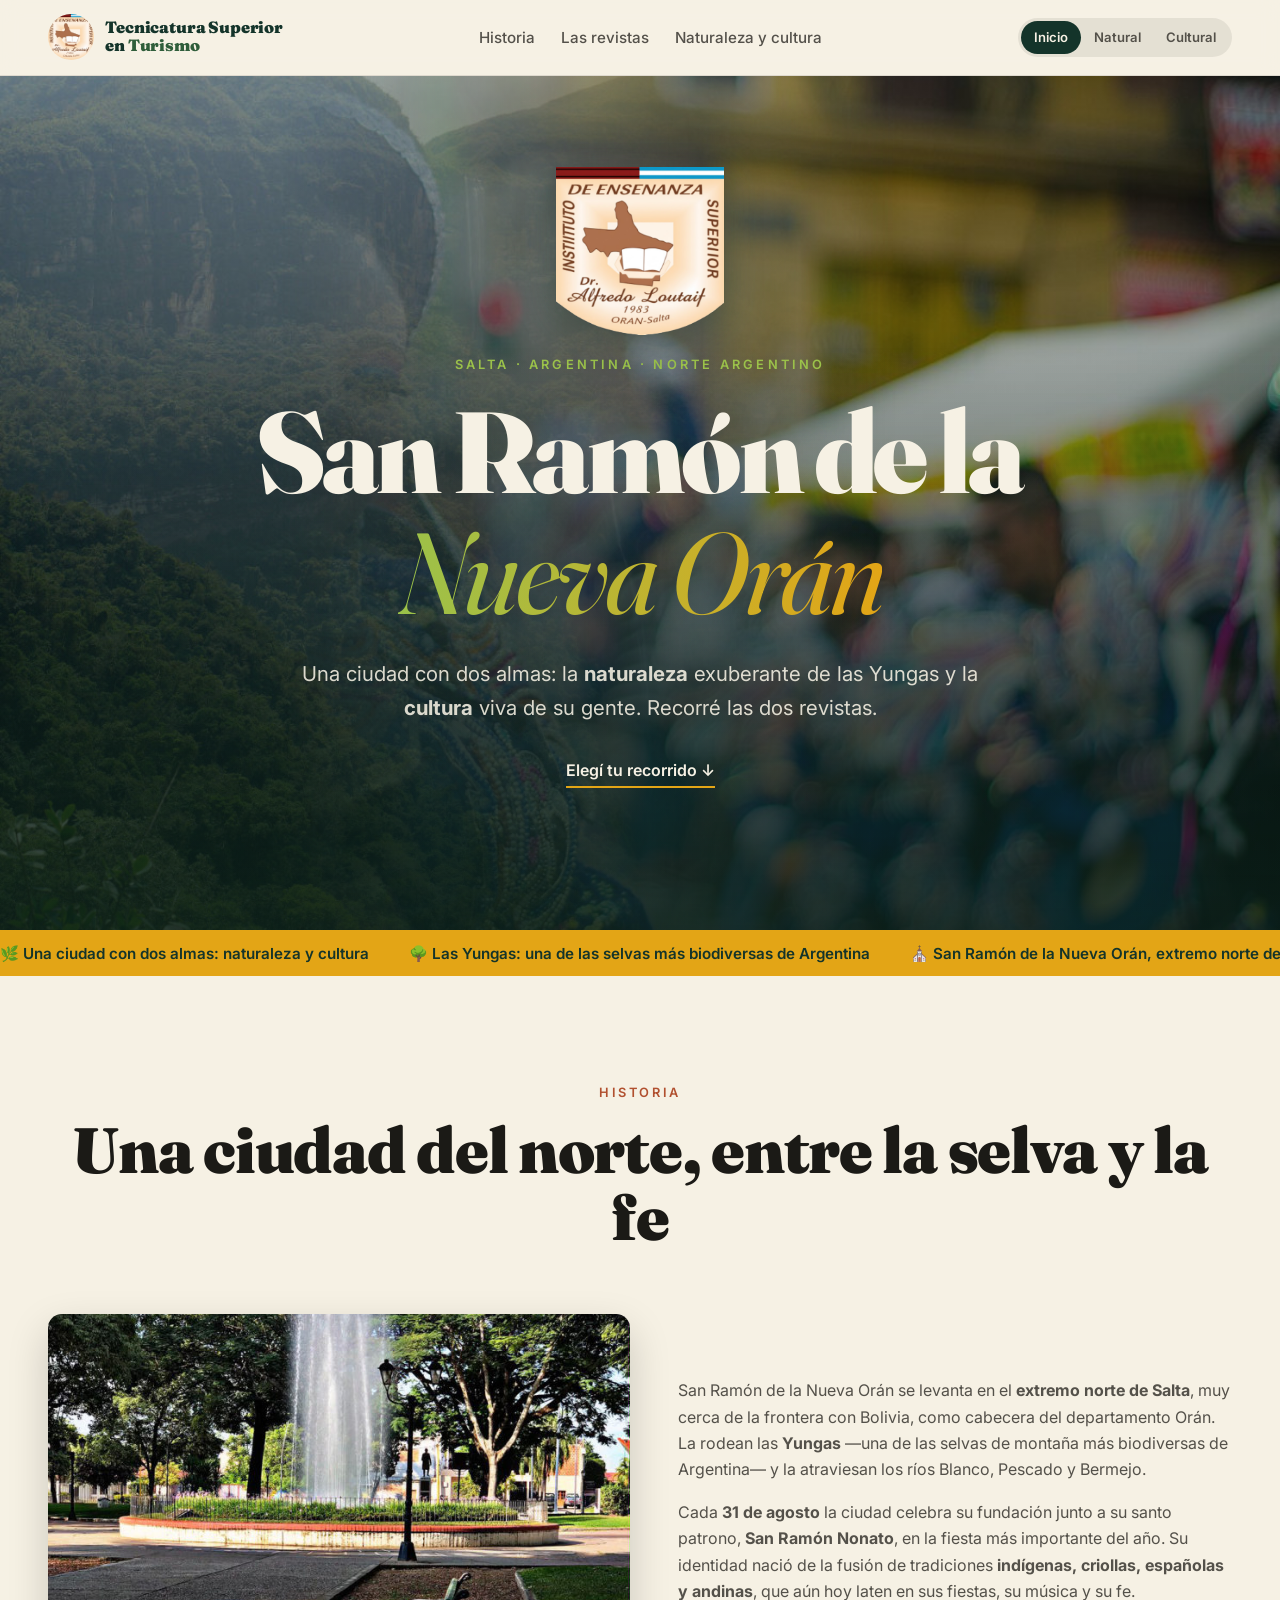
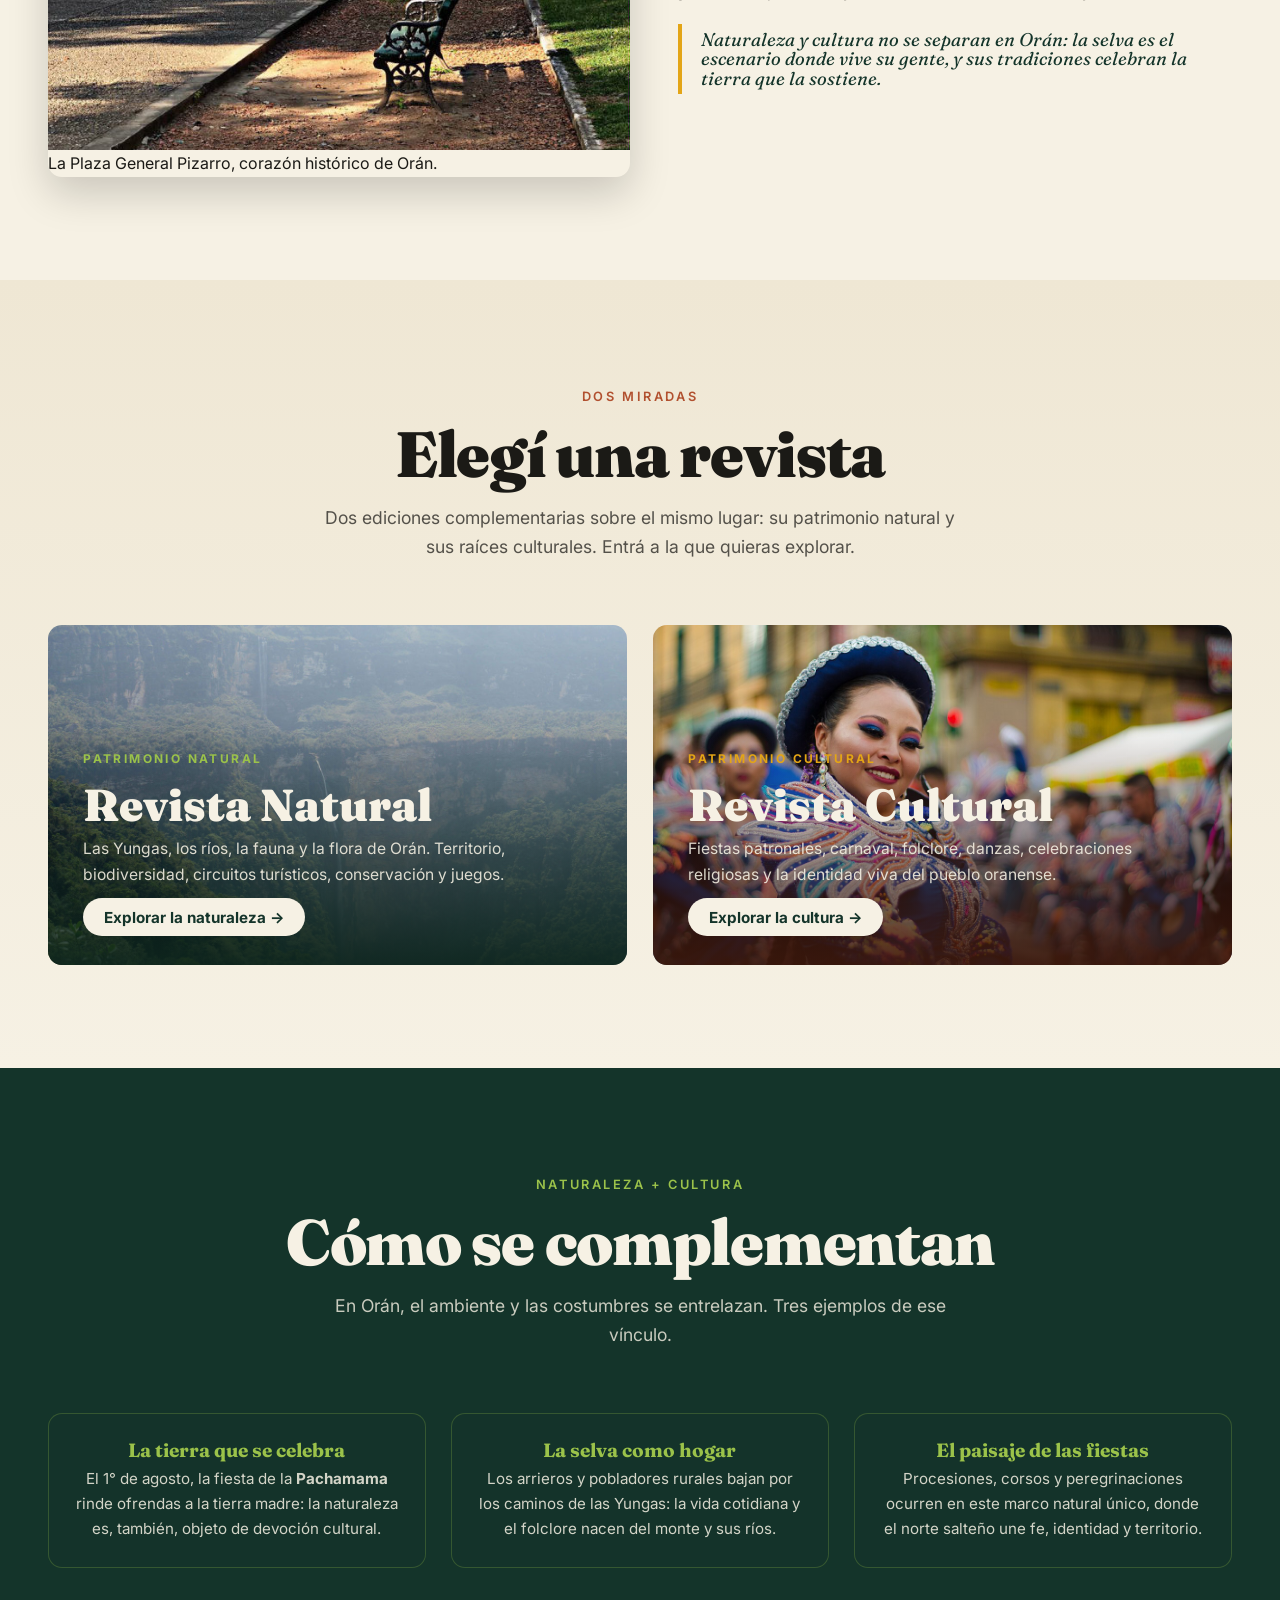
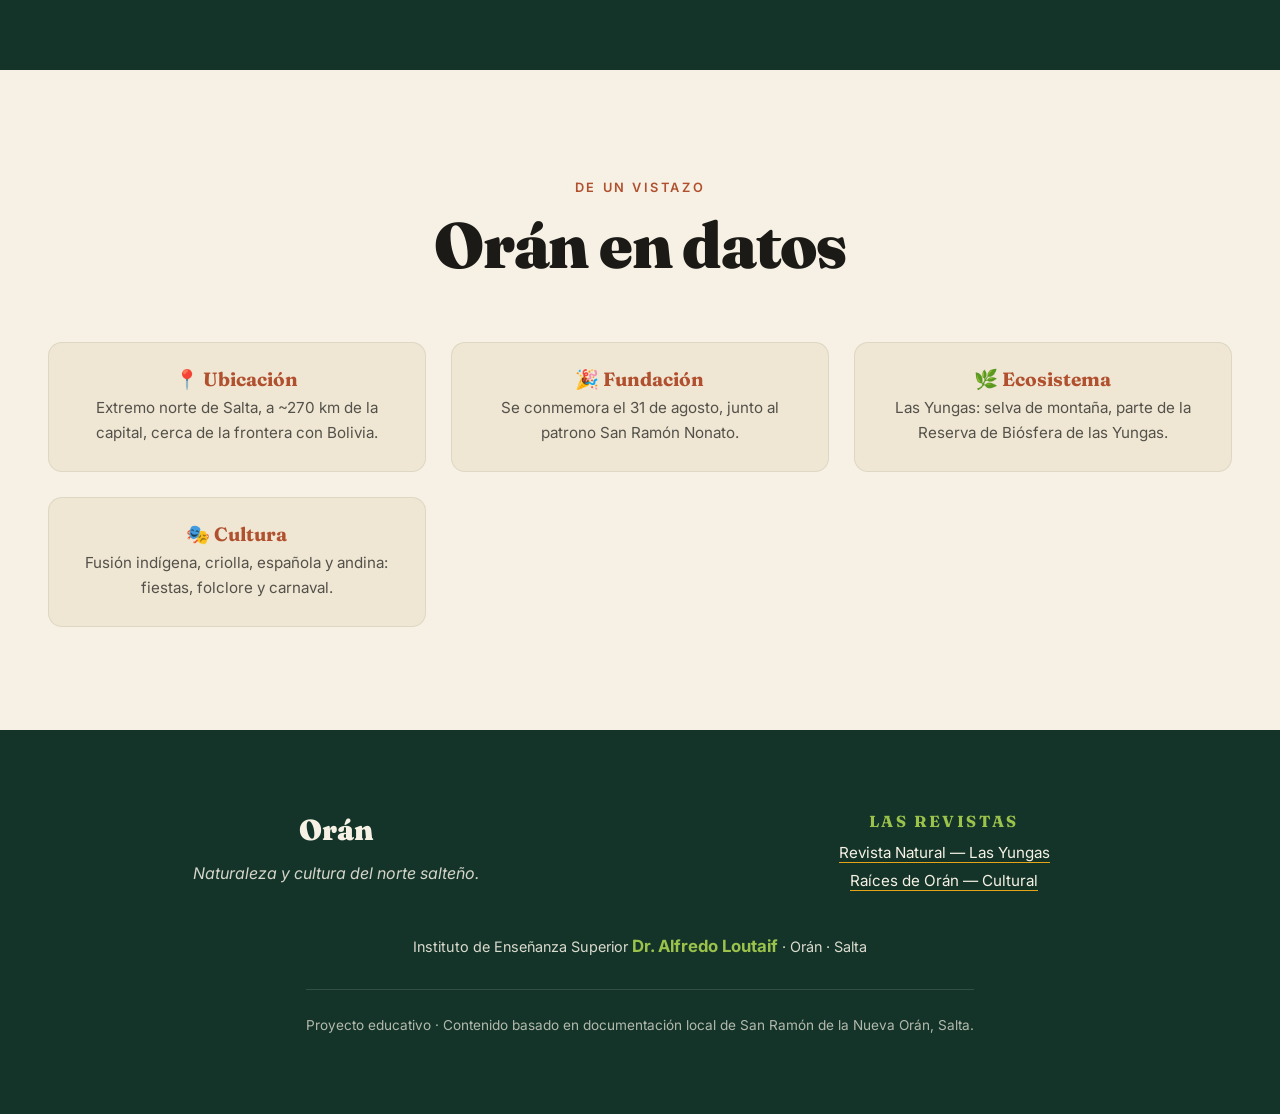
==== commit a8b98c22: "Logo: Revista Natural / Revista Cultural, e inicio en dos lineas (Tecnicatura Superior en Turismo) C" ====
--- a/index.html
+++ b/index.html
@@ -32,7 +32,7 @@
     <a class="header__brand" href="/" aria-label="Inicio">
       <img class="header__inst" src="assets/img/ies-logo.png"
         alt="Instituto de Enseñanza Superior Dr. Alfredo Loutaif" />
-      <span class="header__brand-text">Tec. Sup. en <strong>Turismo</strong></span>
+      <span class="header__brand-text header__brand-text--stack">Tecnicatura Superior<br />en <strong>Turismo</strong></span>
     </a>
     <nav class="nav" id="nav" aria-label="Navegación principal">
       <a href="#historia">Historia</a>
--- a/css/main.css
+++ b/css/main.css
@@ -234,6 +234,8 @@
   color: var(--verde-yunga);
   line-height: 1;
 }
+/* Variante en dos líneas (logo del inicio: "Tecnicatura Superior / en Turismo") */
+.header__brand-text--stack { font-size: 1.02rem; line-height: 1.1; }
 .header__brand-text strong { color: var(--verde-selva); font-weight: 900; }
 
 .brand {
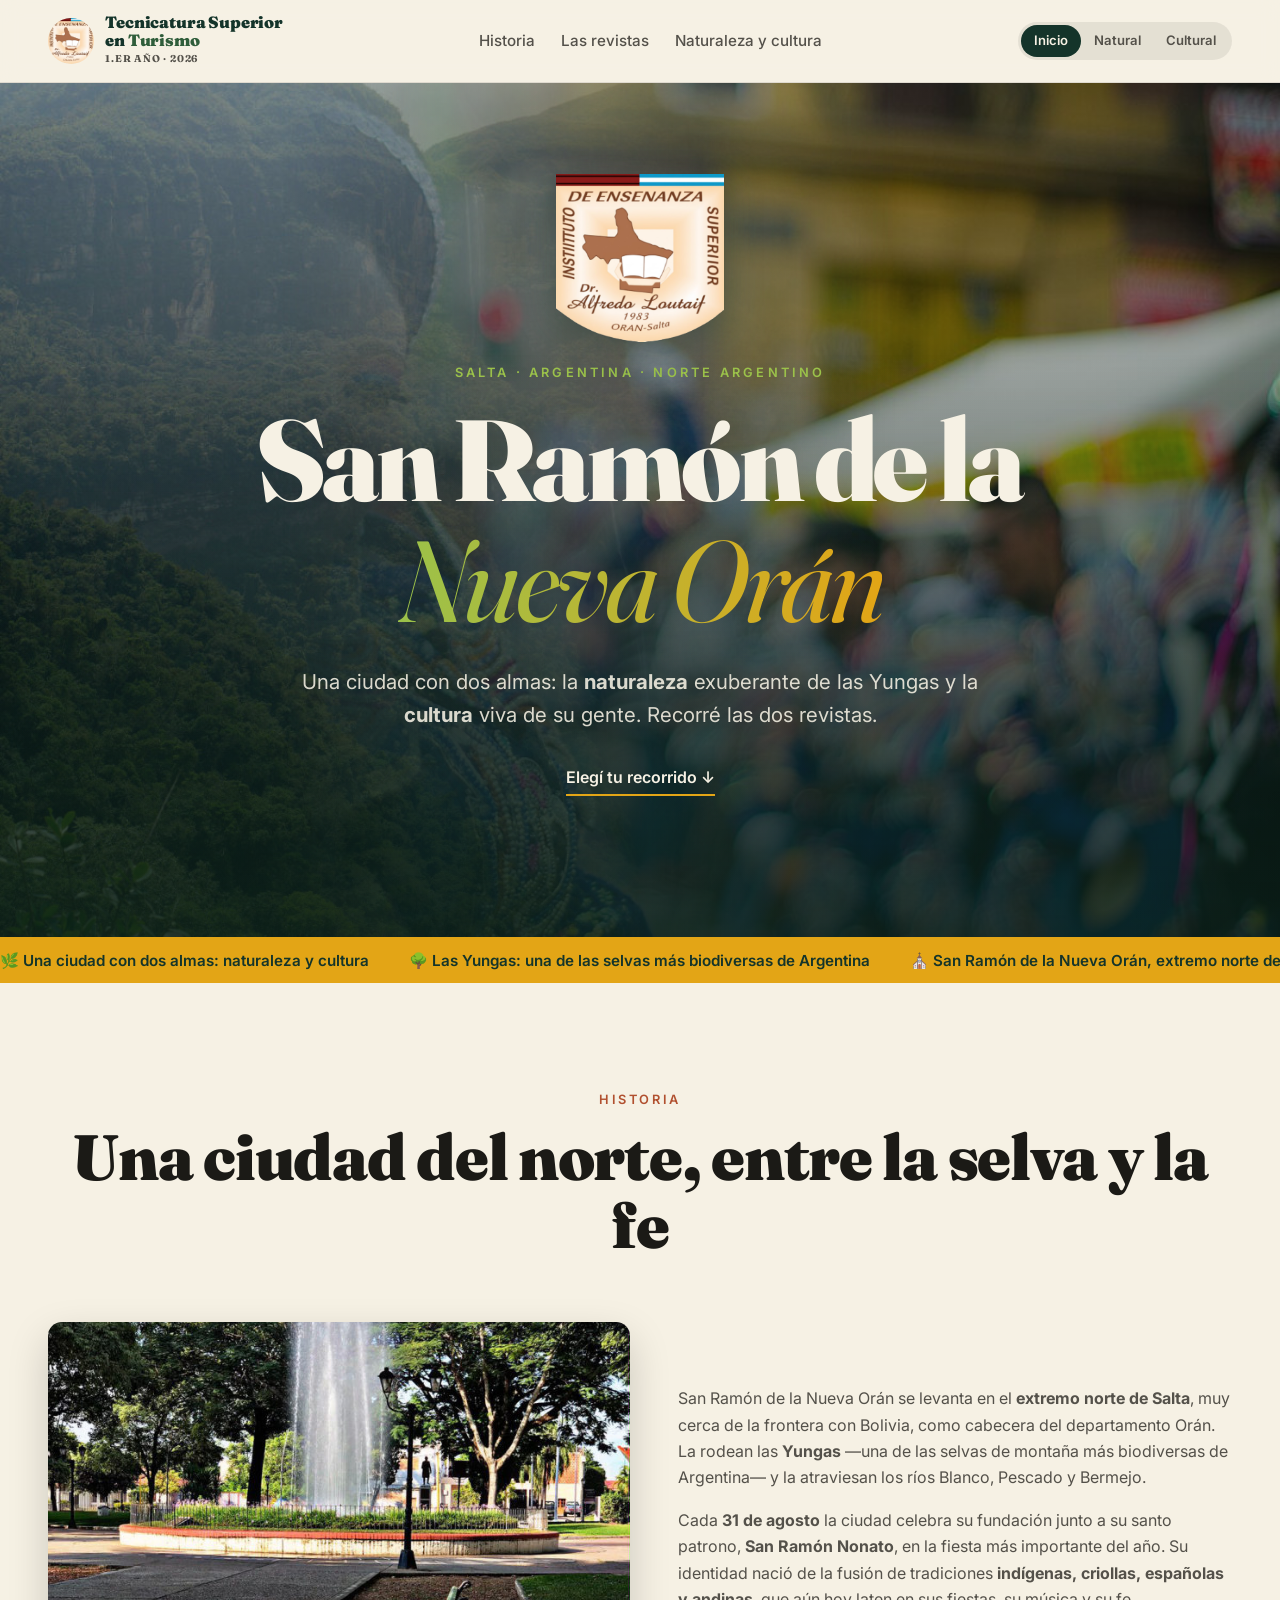
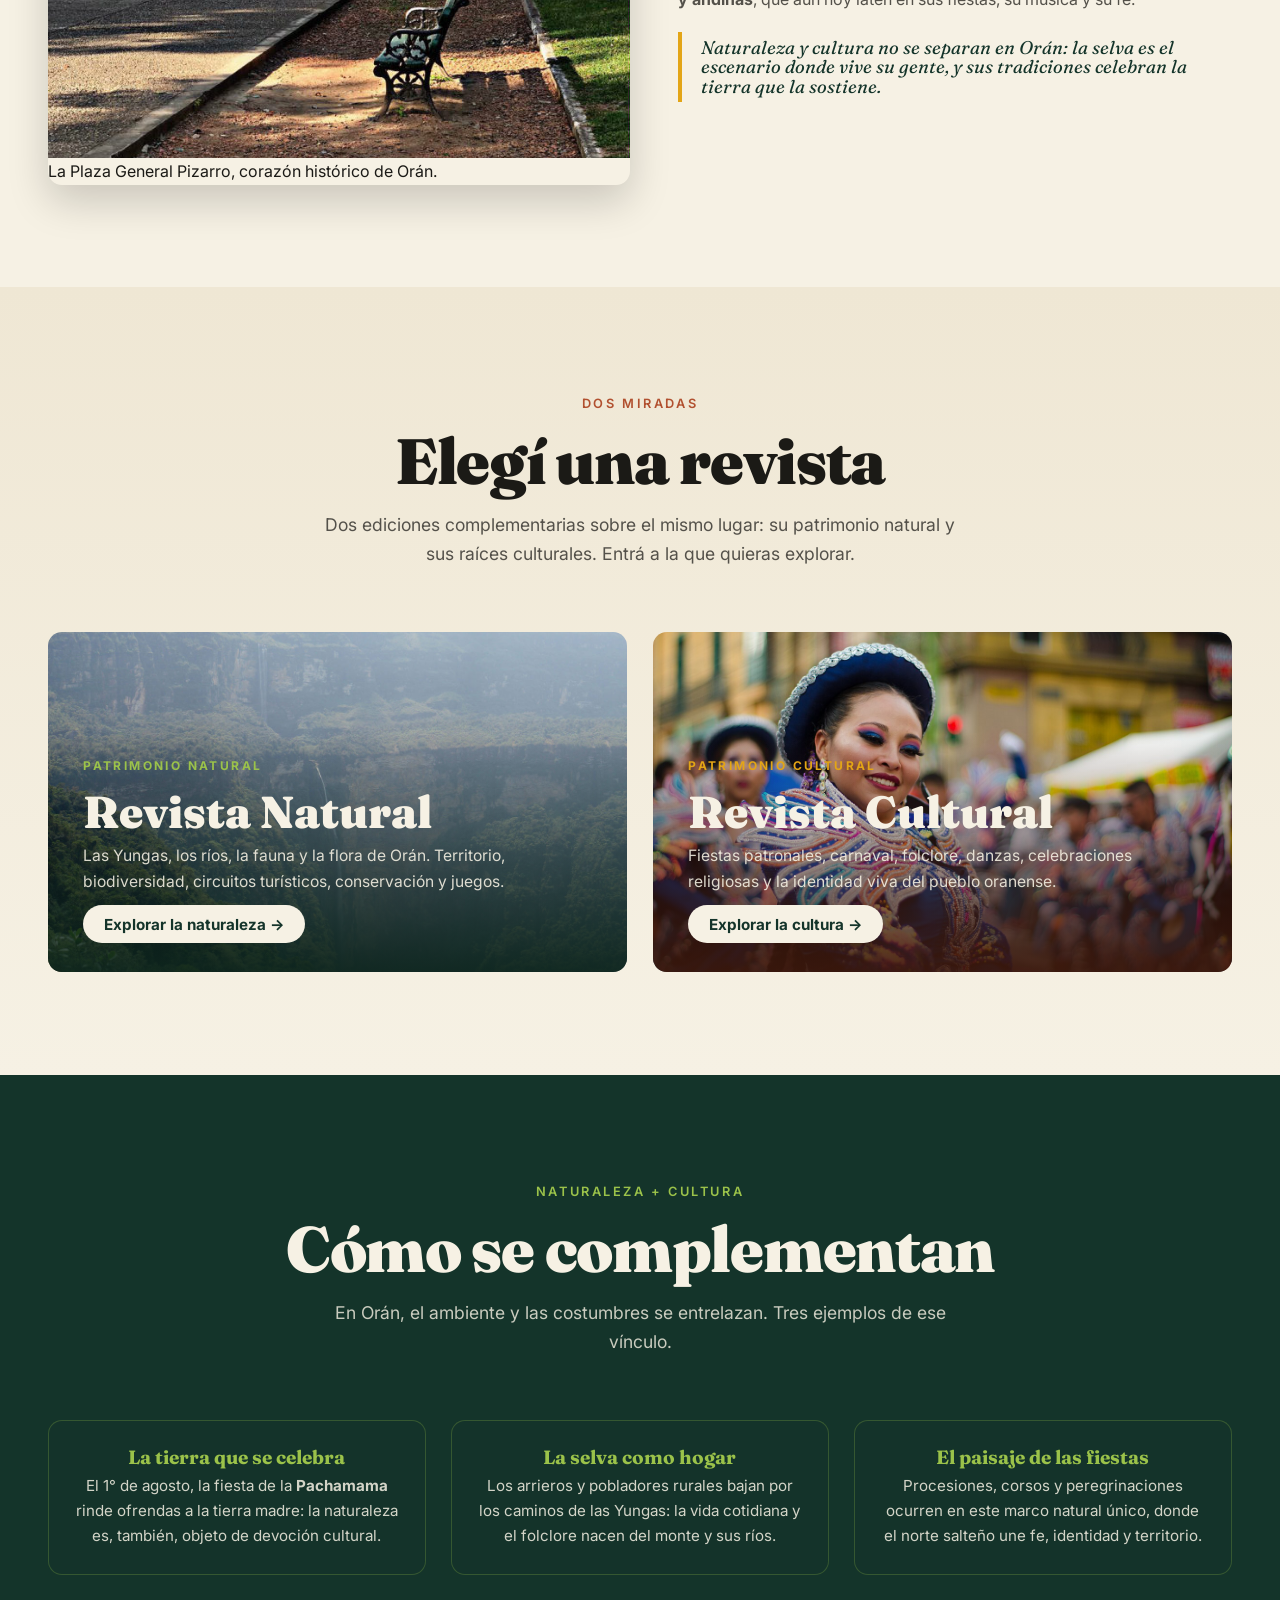
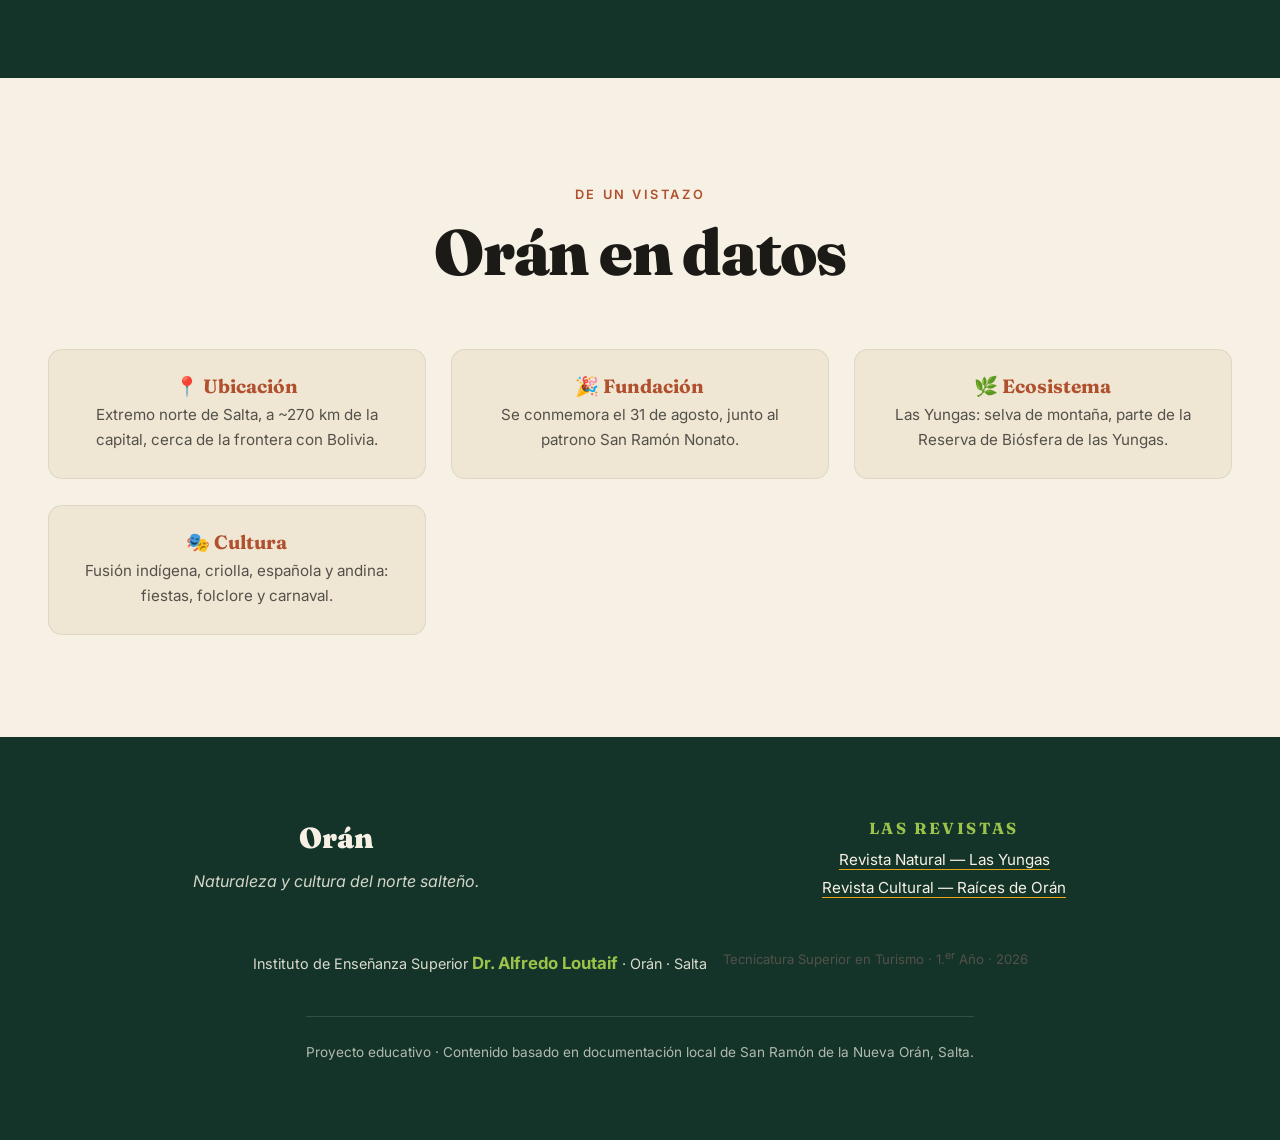
==== commit 774e447d: "Logo+footer con curso/anio, boton volver-arriba y ajuste de revista cultural - Sublinea "Turismo · 1" ====
--- a/index.html
+++ b/index.html
@@ -32,7 +32,10 @@
     <a class="header__brand" href="/" aria-label="Inicio">
       <img class="header__inst" src="assets/img/ies-logo.png"
         alt="Instituto de Enseñanza Superior Dr. Alfredo Loutaif" />
-      <span class="header__brand-text header__brand-text--stack">Tecnicatura Superior<br />en <strong>Turismo</strong></span>
+      <span class="header__brand-txt">
+        <span class="header__brand-text header__brand-text--stack">Tecnicatura Superior<br />en <strong>Turismo</strong></span>
+        <span class="header__brand-sub">1.er Año · 2026</span>
+      </span>
     </a>
     <nav class="nav" id="nav" aria-label="Navegación principal">
       <a href="#historia">Historia</a>
@@ -229,18 +232,20 @@
     <div class="footer__contact">
       <h3>Las revistas</h3>
       <p><a href="/natural">Revista Natural — Las Yungas</a></p>
-      <p><a href="/cultural">Raíces de Orán — Cultural</a></p>
+      <p><a href="/cultural">Revista Cultural — Raíces de Orán</a></p>
     </div>
     <div class="footer__inst">
       <p class="footer__inst-text">
         Instituto de Enseñanza Superior <strong>Dr. Alfredo Loutaif</strong> · Orán · Salta
       </p>
+      <p class="footer__inst-course">Tecnicatura Superior en Turismo · 1.<sup>er</sup> Año · 2026</p>
     </div>
     <p class="footer__legal">
       Proyecto educativo · Contenido basado en documentación local de San Ramón de la Nueva Orán, Salta.
     </p>
   </footer>
 
+  <button class="to-top" id="to-top" type="button" aria-label="Volver arriba" title="Volver arriba">↑</button>
   <script type="module" src="js/interactivity.js"></script>
 </body>
 </html>
--- a/css/main.css
+++ b/css/main.css
@@ -236,6 +236,30 @@
 }
 /* Variante en dos líneas (logo del inicio: "Tecnicatura Superior / en Turismo") */
 .header__brand-text--stack { font-size: 1.02rem; line-height: 1.1; }
+/* Texto del logo en columna: nombre + sublínea (curso y año) */
+.header__brand-txt { display: inline-flex; flex-direction: column; justify-content: center; gap: 1px; }
+.header__brand-sub {
+  font-family: var(--font-display);
+  font-size: 0.62rem; font-weight: 700; letter-spacing: 0.08em;
+  text-transform: uppercase; color: var(--tinta-suave);
+}
+/* Línea de curso/año en el pie */
+.footer__inst-course { font-size: 0.82rem; color: var(--tinta-suave); margin-top: 0.25rem; }
+
+/* Botón flotante "volver arriba" (abajo a la derecha) */
+.to-top {
+  position: fixed; right: clamp(1rem, 3vw, 2rem); bottom: clamp(1rem, 3vw, 2rem);
+  z-index: 60; width: 46px; height: 46px; border-radius: 50%; border: none;
+  background: var(--verde-yunga); color: #fff; font-size: 1.35rem; line-height: 1; cursor: pointer;
+  display: flex; align-items: center; justify-content: center;
+  box-shadow: 0 6px 18px rgba(0, 0, 0, 0.28);
+  opacity: 0; visibility: hidden; transform: translateY(12px);
+  transition: opacity 0.3s var(--ease), transform 0.3s var(--ease), background 0.2s var(--ease);
+}
+.to-top.is-visible { opacity: 1; visibility: visible; transform: none; }
+.to-top:hover { filter: brightness(1.1); transform: translateY(-2px); }
+.tema-cultural .to-top { background: var(--tierra-roja); }
+@media (prefers-reduced-motion: reduce) { .to-top { transition: opacity 0.2s linear; } }
 .header__brand-text strong { color: var(--verde-selva); font-weight: 900; }
 
 .brand {
@@ -1615,7 +1639,7 @@
 .tema-cultural .rev-switch__item.is-active { background: var(--tierra-roja); }
 
 @media (max-width: 560px) {
-  .header__brand-text { display: none; }   /* en móvil, solo el logo para dar lugar */
+  .header__brand-text, .header__brand-sub { display: none; }   /* en móvil, solo el logo para dar lugar */
   .rev-switch__item { padding: .35rem .6rem; font-size: .78rem; }
 }
 
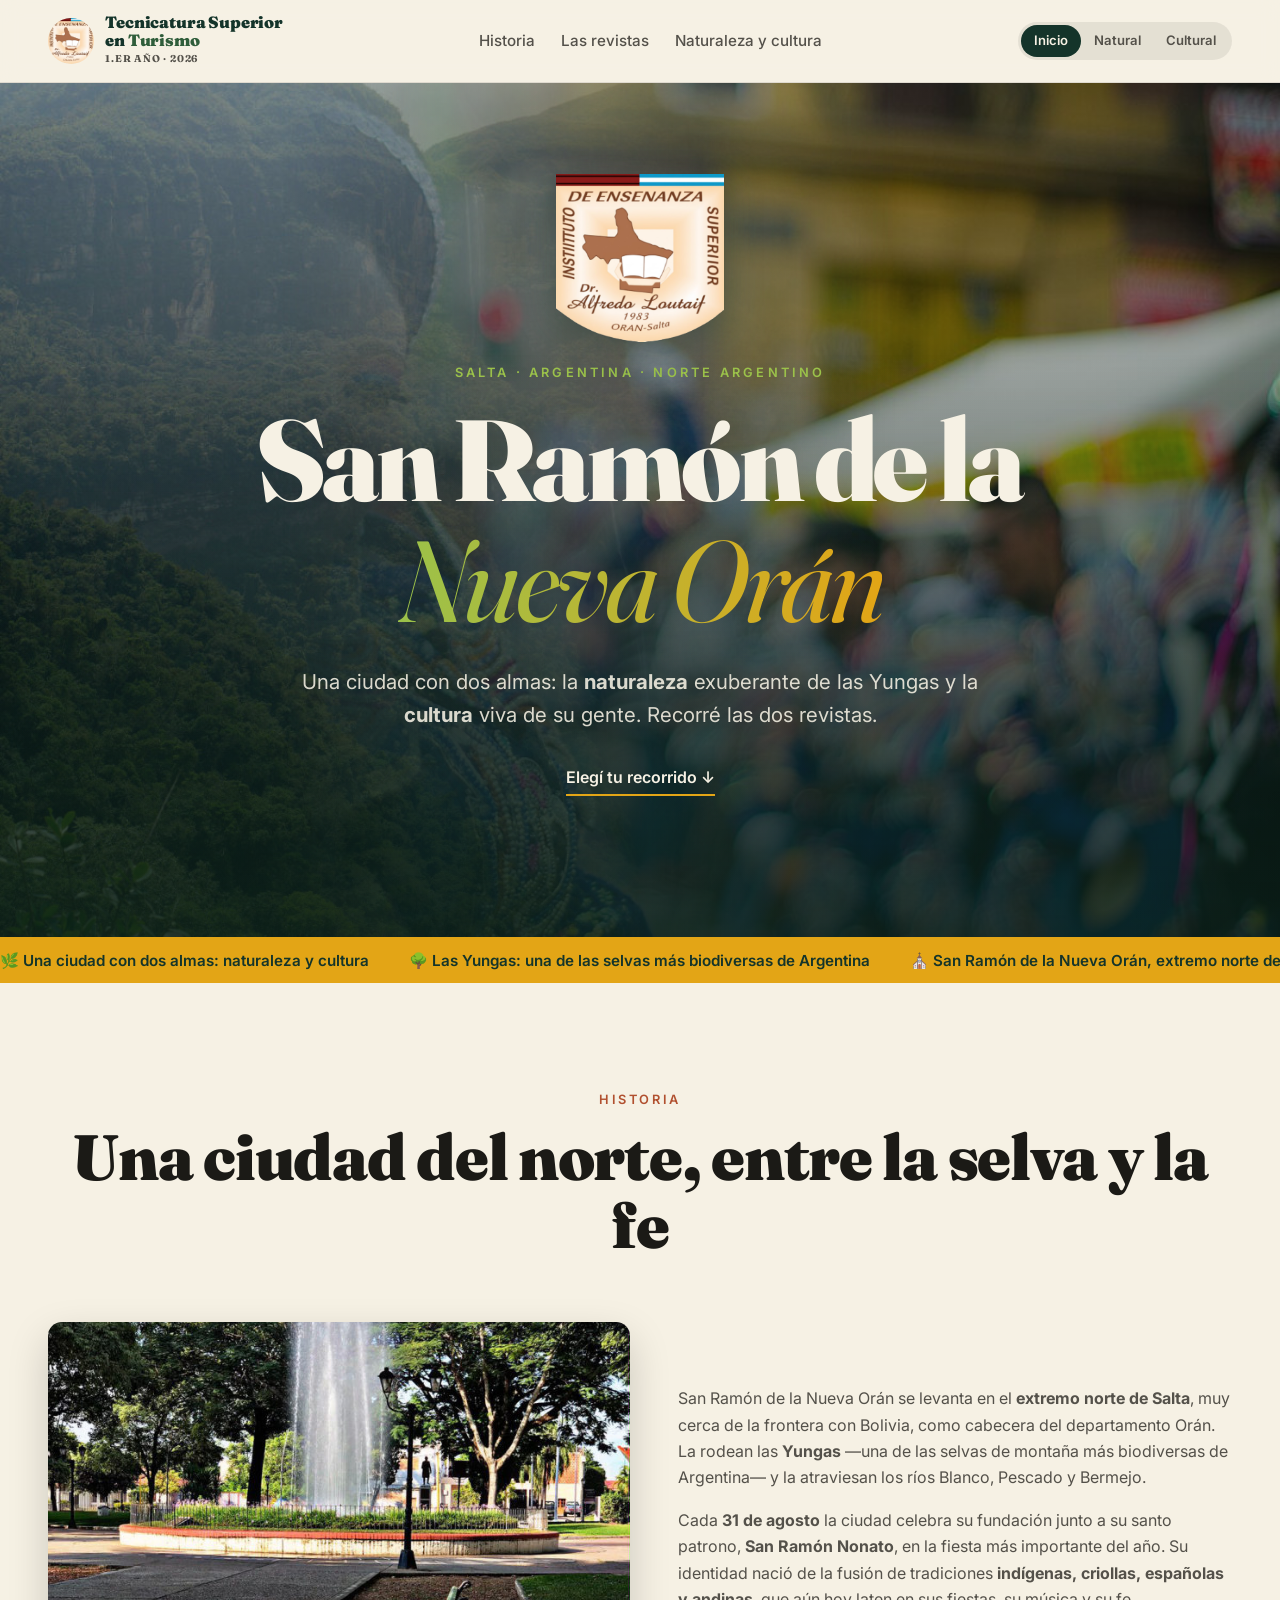
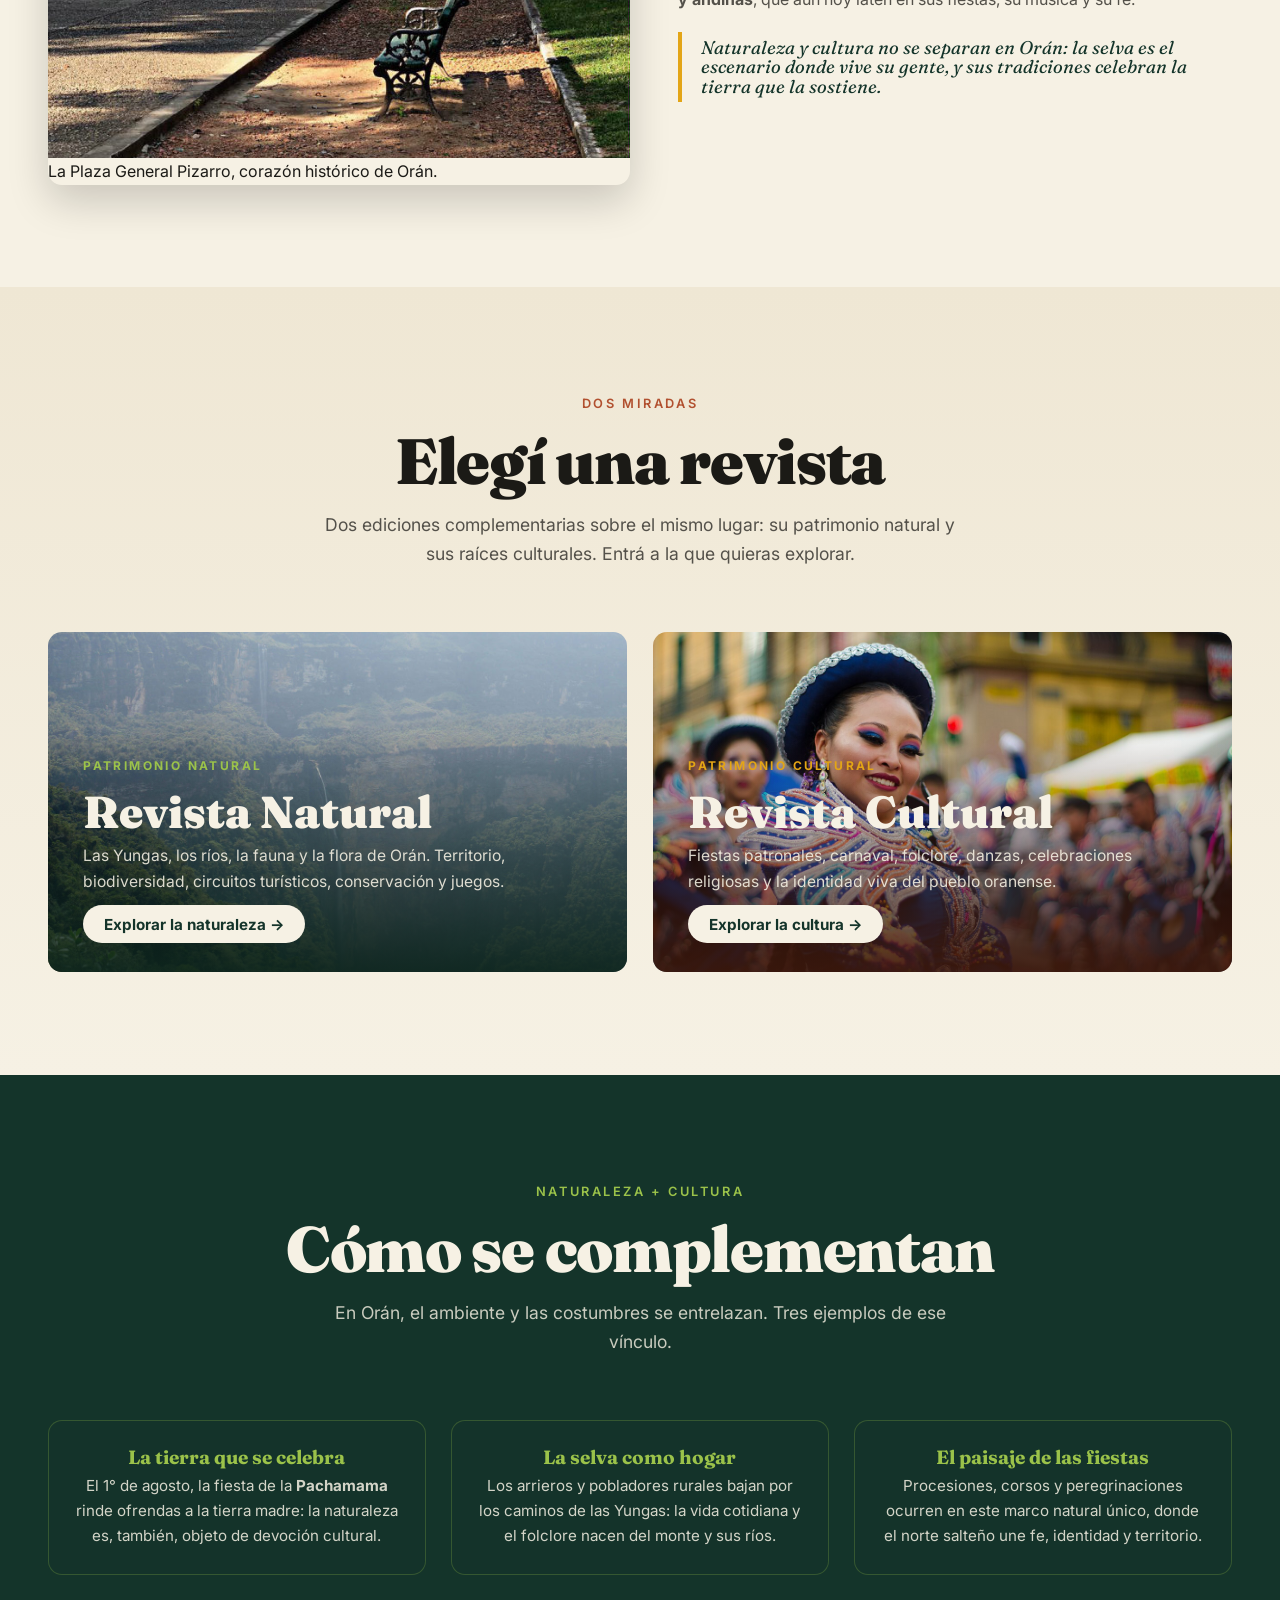
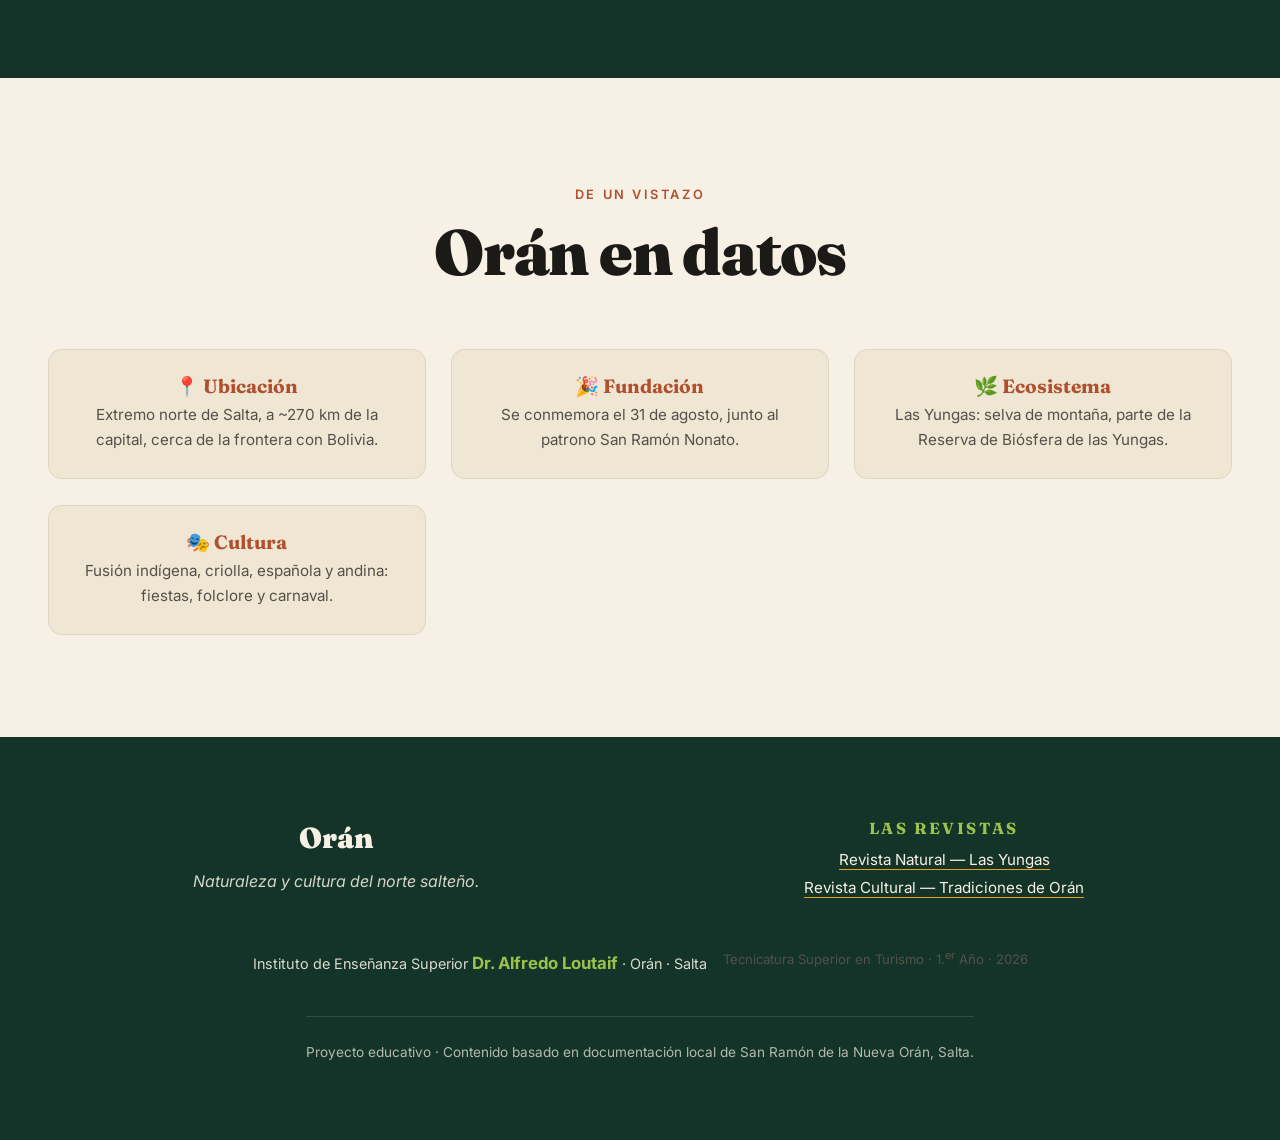
==== commit a59949b9: "Footer del inicio: "Raices de Oran" -> "Tradiciones de Oran" Co-Authored-By: Claude Opus 4.8 <norepl" ====
--- a/index.html
+++ b/index.html
@@ -232,7 +232,7 @@
     <div class="footer__contact">
       <h3>Las revistas</h3>
       <p><a href="/natural">Revista Natural — Las Yungas</a></p>
-      <p><a href="/cultural">Revista Cultural — Raíces de Orán</a></p>
+      <p><a href="/cultural">Revista Cultural — Tradiciones de Orán</a></p>
     </div>
     <div class="footer__inst">
       <p class="footer__inst-text">
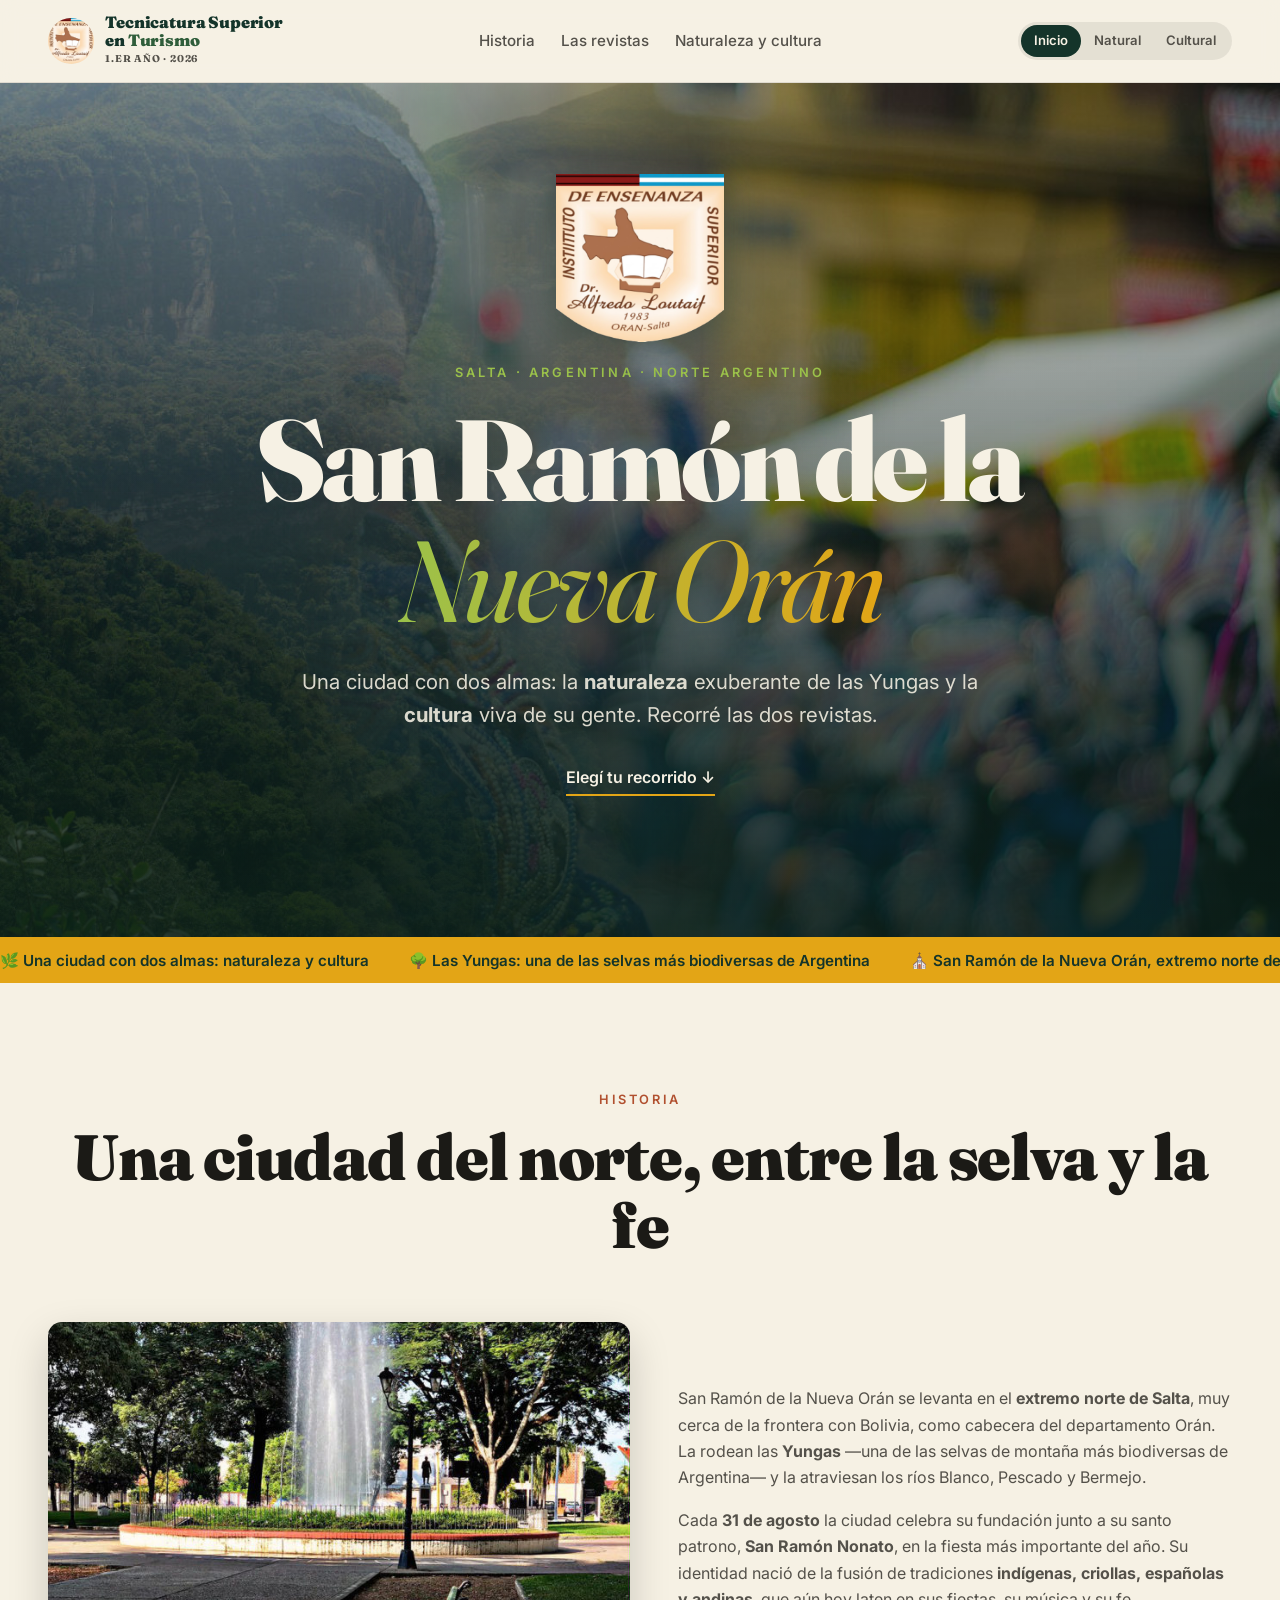
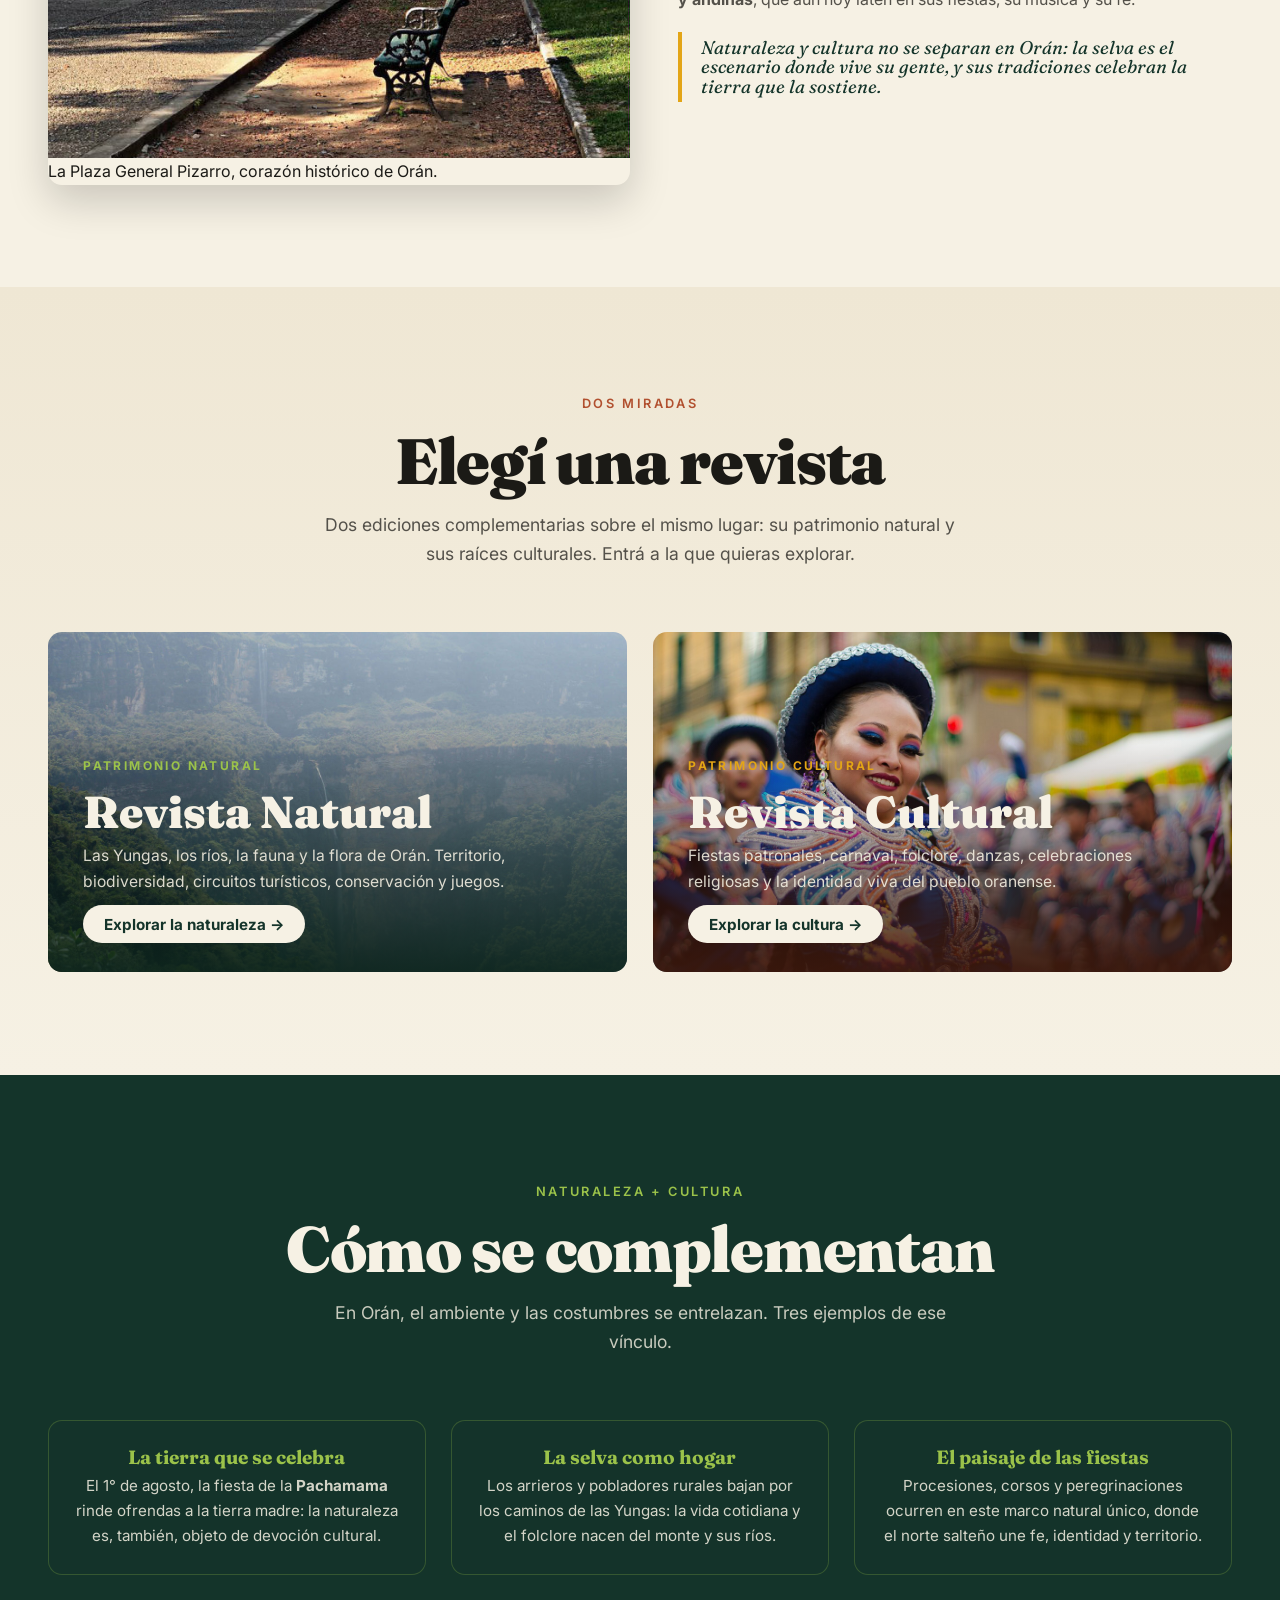
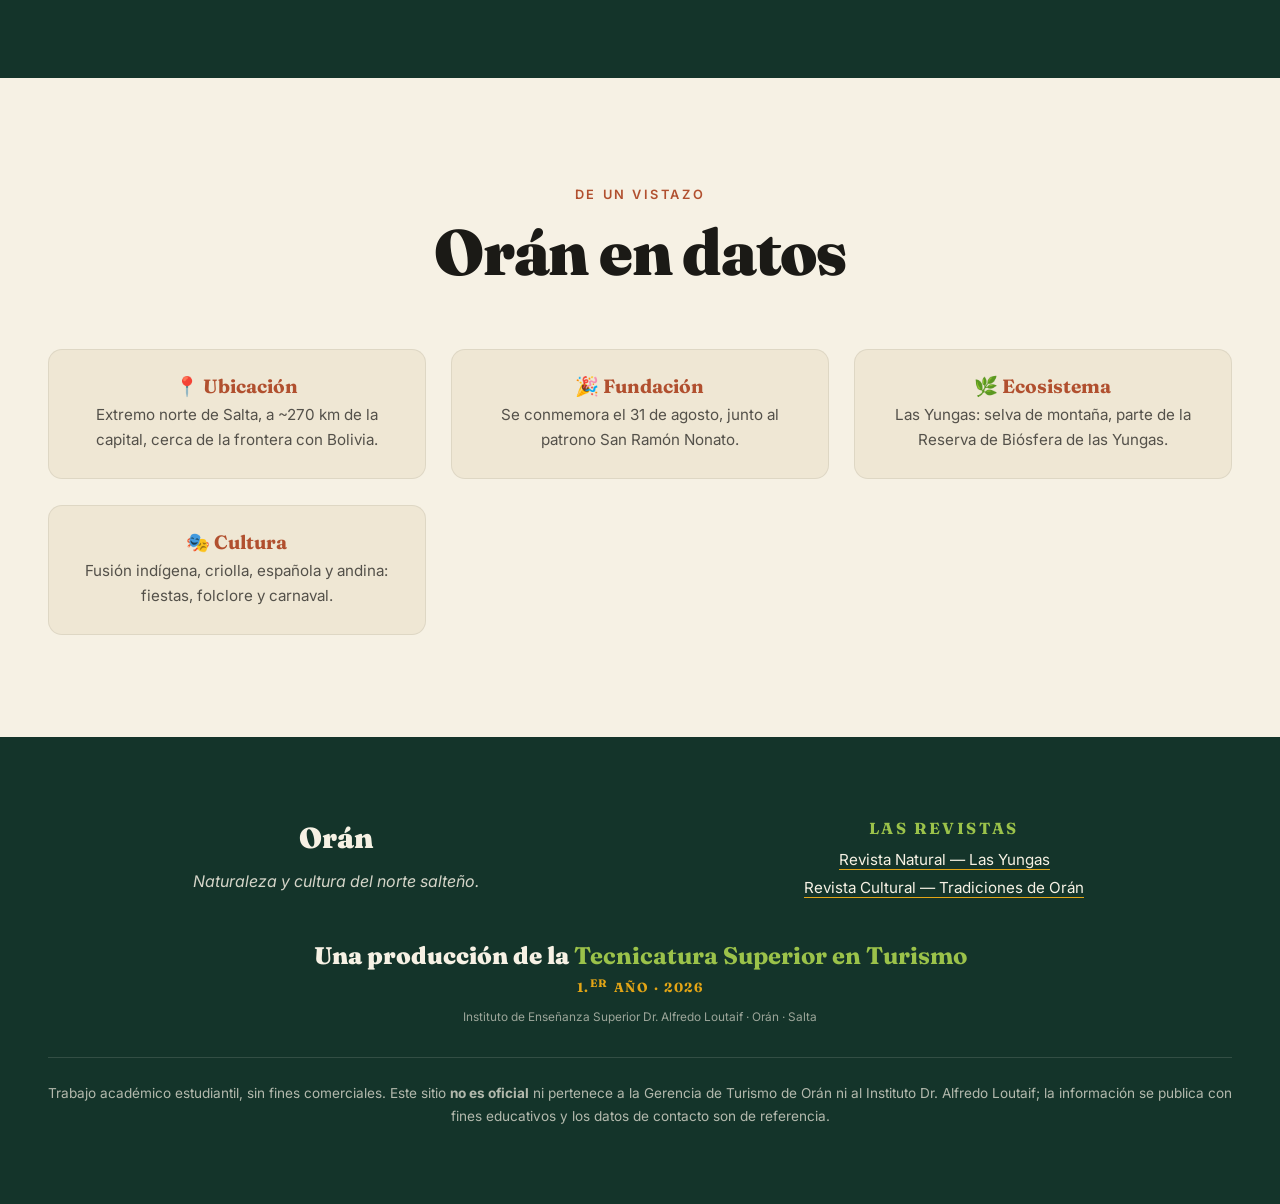
==== commit 5370c7df: "Footers: resalta la Tecnicatura, instituto pequeno y disclaimer no-oficial - Credito de autoria dest" ====
--- a/index.html
+++ b/index.html
@@ -235,13 +235,16 @@
       <p><a href="/cultural">Revista Cultural — Tradiciones de Orán</a></p>
     </div>
     <div class="footer__inst">
-      <p class="footer__inst-text">
-        Instituto de Enseñanza Superior <strong>Dr. Alfredo Loutaif</strong> · Orán · Salta
-      </p>
-      <p class="footer__inst-course">Tecnicatura Superior en Turismo · 1.<sup>er</sup> Año · 2026</p>
+      <div class="footer__credit">
+        <p class="footer__made">Una producción de la <strong>Tecnicatura Superior en Turismo</strong></p>
+        <p class="footer__made-year">1.<sup>er</sup> Año · 2026</p>
+        <p class="footer__inst-small">Instituto de Enseñanza Superior Dr. Alfredo Loutaif · Orán · Salta</p>
+      </div>
     </div>
     <p class="footer__legal">
-      Proyecto educativo · Contenido basado en documentación local de San Ramón de la Nueva Orán, Salta.
+      Trabajo académico estudiantil, sin fines comerciales. Este sitio <strong>no es oficial</strong> ni
+      pertenece a la Gerencia de Turismo de Orán ni al Instituto Dr. Alfredo Loutaif; la información se
+      publica con fines educativos y los datos de contacto son de referencia.
     </p>
   </footer>
 
--- a/css/main.css
+++ b/css/main.css
@@ -936,6 +936,34 @@
   color: color-mix(in srgb, var(--crema) 88%, transparent);
 }
 .footer__inst-text strong { color: var(--verde-lima); font-size: 1.05rem; }
+
+/* Crédito de autoría: se resalta la Tecnicatura; el instituto va pequeño */
+.footer__credit { text-align: center; }
+.footer__made {
+  font-family: var(--font-display); font-weight: 900;
+  font-size: clamp(1.1rem, 2.6vw, 1.5rem); line-height: 1.2; margin: 0;
+  color: var(--crema);
+}
+.footer__made strong { color: var(--verde-lima); }
+.tema-cultural .footer__made strong { color: var(--dorado); }
+.footer__made-year {
+  font-family: var(--font-display); font-weight: 700; letter-spacing: 0.12em;
+  text-transform: uppercase; font-size: 0.82rem; color: var(--dorado);
+  margin: 0.2rem 0 0.6rem;
+}
+.footer__inst-small {
+  margin: 0; font-size: 0.74rem; line-height: 1.4;
+  color: color-mix(in srgb, var(--crema) 60%, transparent);
+}
+
+/* Nota de aclaración (sitio no oficial) en la tarjeta de contacto */
+.info-card__nota {
+  margin-top: 0.9rem; padding: 0.6rem 0.8rem;
+  background: color-mix(in srgb, var(--dorado) 16%, transparent);
+  border-left: 3px solid var(--dorado);
+  border-radius: 0 10px 10px 0;
+  font-size: 0.82rem; line-height: 1.45; color: var(--tinta-suave);
+}
 
 .footer__legal {
   grid-column: 1 / -1;
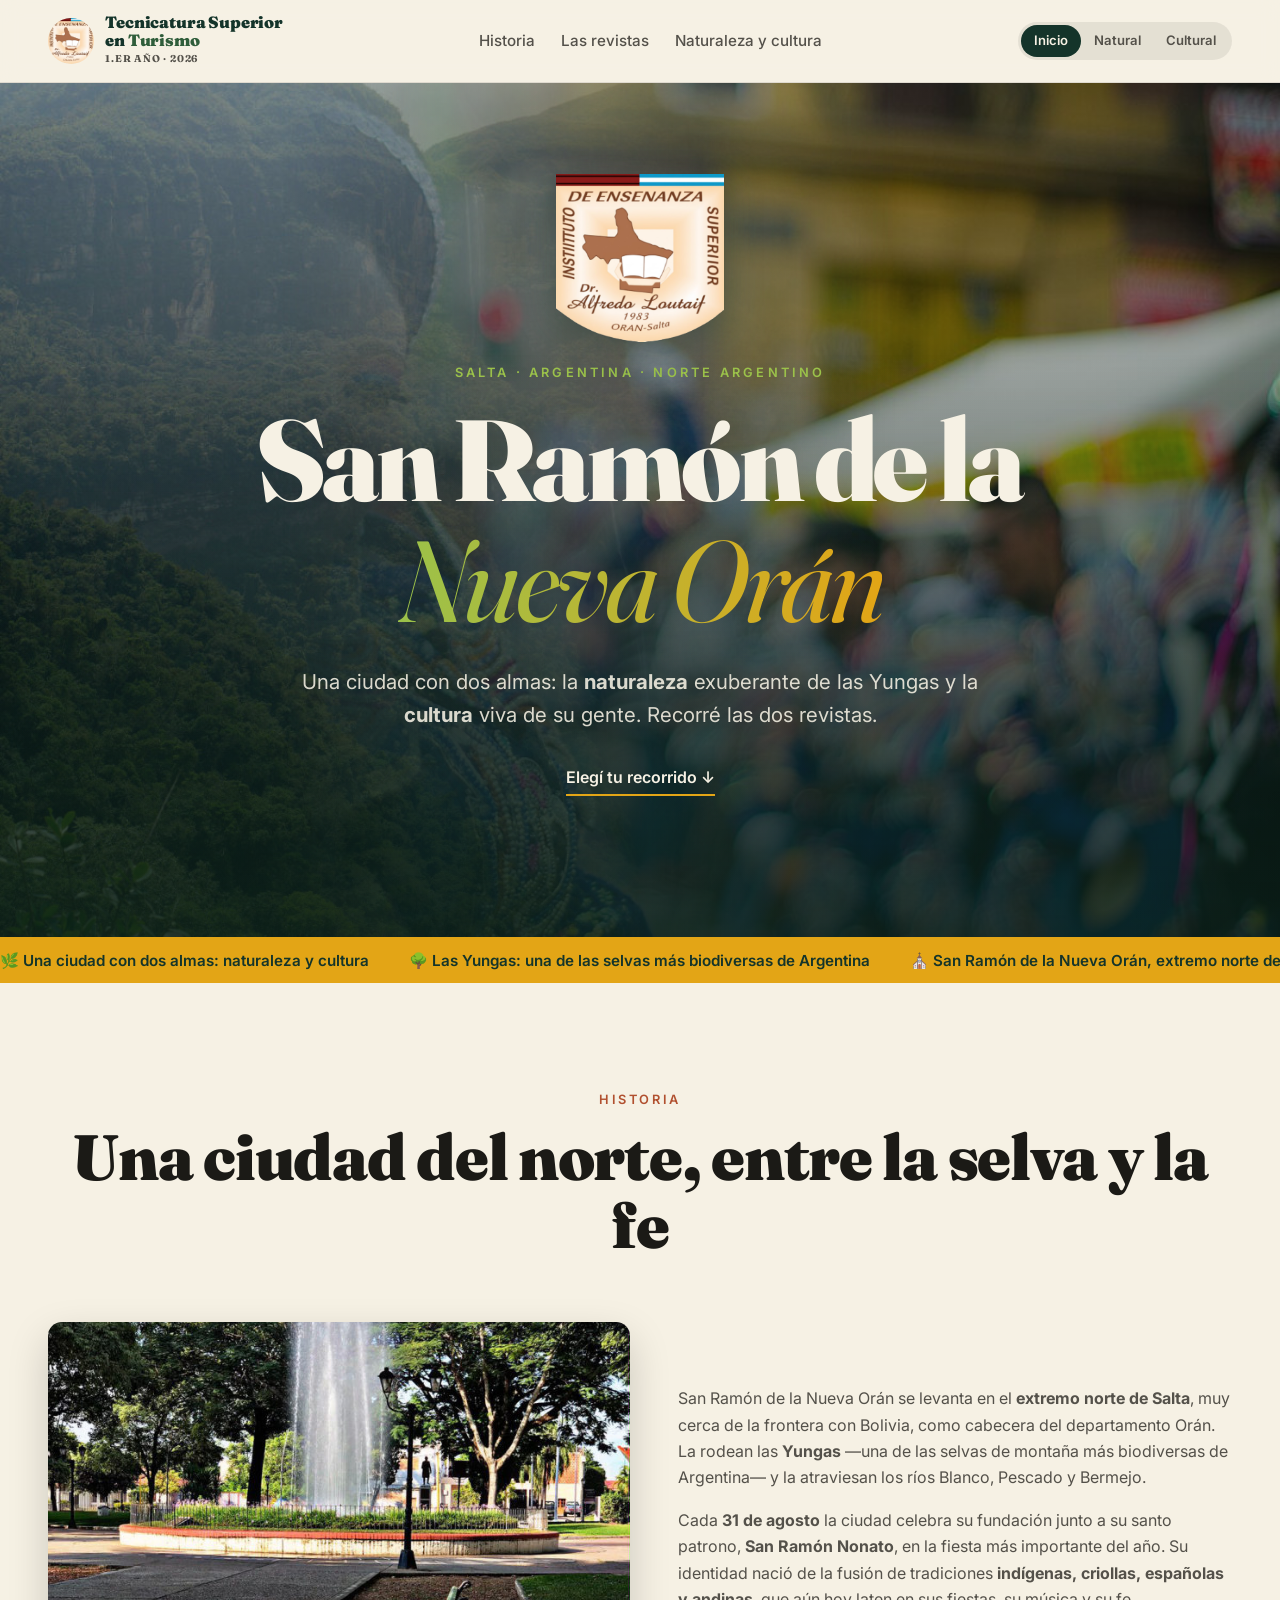
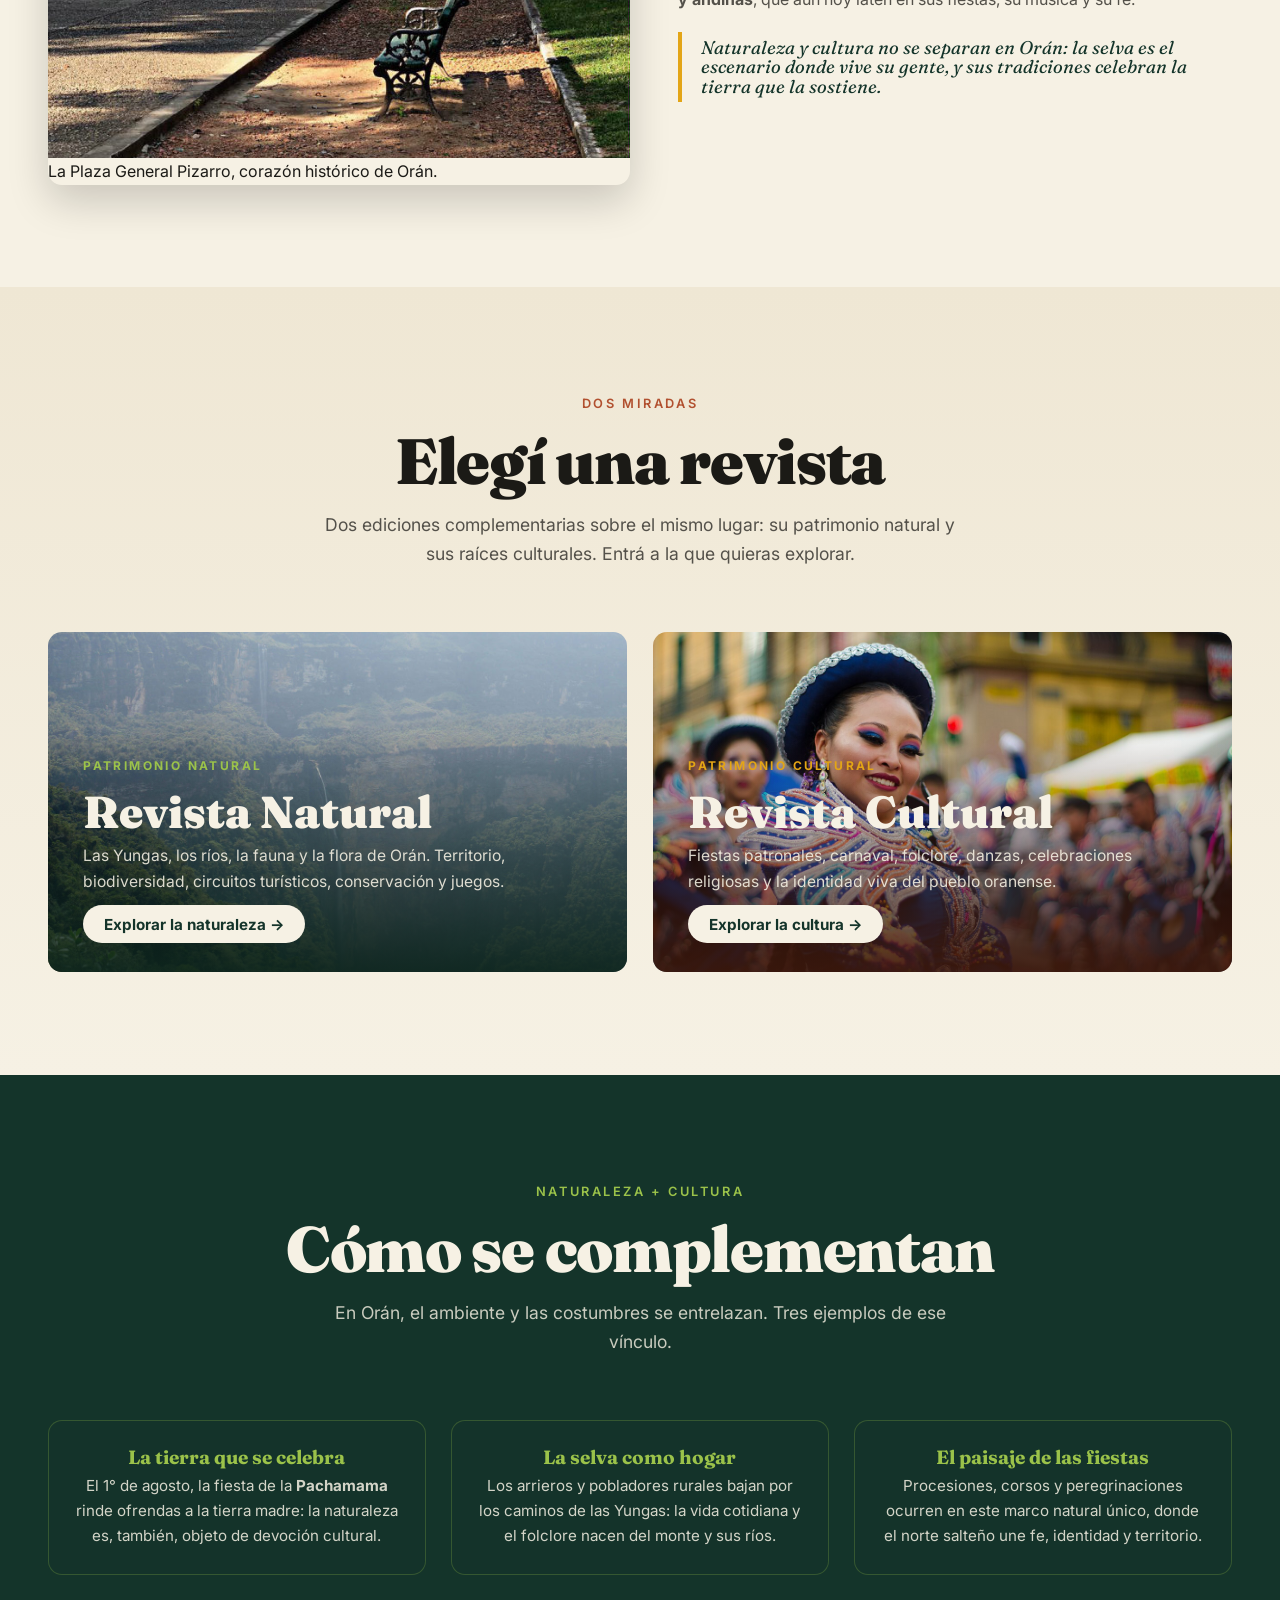
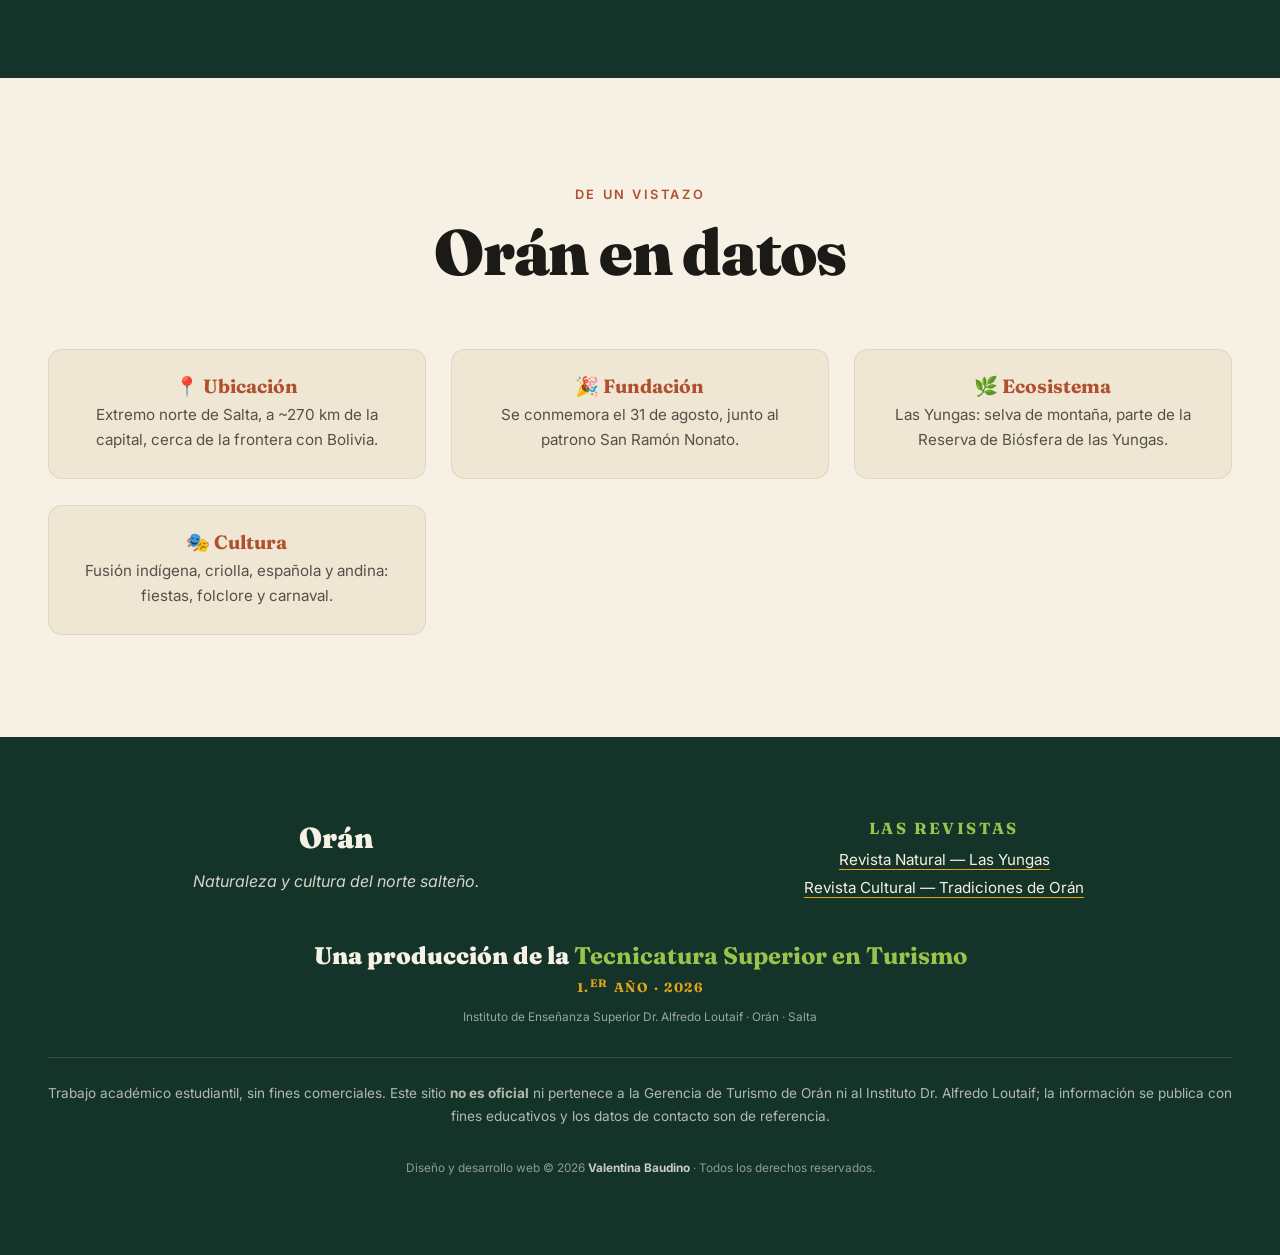
==== commit a022ec48: "Copyright/derechos: LICENSE propietario y avisos (c) 2026 Valentina Baudino - LICENSE: codigo/diseno" ====
--- a/index.html
+++ b/index.html
@@ -3,6 +3,9 @@
 <head>
   <meta charset="UTF-8" />
   <meta name="viewport" content="width=device-width, initial-scale=1.0" />
+  <meta name="author" content="Valentina Baudino" />
+  <!-- Diseño y desarrollo web © 2026 Valentina Baudino. Todos los derechos reservados. Prohibida su copia sin autorización. -->
+  <meta name="copyright" content="© 2026 Valentina Baudino — Todos los derechos reservados" />
   <meta name="description"
     content="San Ramón de la Nueva Orán, Salta: dos revistas en una — su patrimonio natural (las Yungas) y sus raíces culturales. Naturaleza y cultura que se complementan." />
   <title>Orán · Naturaleza y Cultura del norte salteño</title>
@@ -15,7 +18,8 @@
   <meta property="og:description" content="San Ramón de la Nueva Orán, Salta: dos revistas en una — su patrimonio natural (las Yungas) y sus raíces culturales." />
   <meta property="og:image" content="https://eco-cultura.vercel.app/assets/img/hero-yungas.jpg" />
   <meta name="twitter:card" content="summary_large_image" />
-  <link rel="icon" type="image/svg+xml" href="assets/favicon.svg" />
+  <link rel="icon" type="image/png" href="assets/img/ies-logo.png" />
+  <link rel="apple-touch-icon" href="assets/img/ies-logo.png" />
   <link rel="preconnect" href="https://fonts.googleapis.com" />
   <link rel="preconnect" href="https://fonts.gstatic.com" crossorigin />
   <link
@@ -246,6 +250,7 @@
       pertenece a la Gerencia de Turismo de Orán ni al Instituto Dr. Alfredo Loutaif; la información se
       publica con fines educativos y los datos de contacto son de referencia.
     </p>
+    <p class="footer__copy">Diseño y desarrollo web © 2026 <strong>Valentina Baudino</strong> · Todos los derechos reservados.</p>
   </footer>
 
   <button class="to-top" id="to-top" type="button" aria-label="Volver arriba" title="Volver arriba">↑</button>
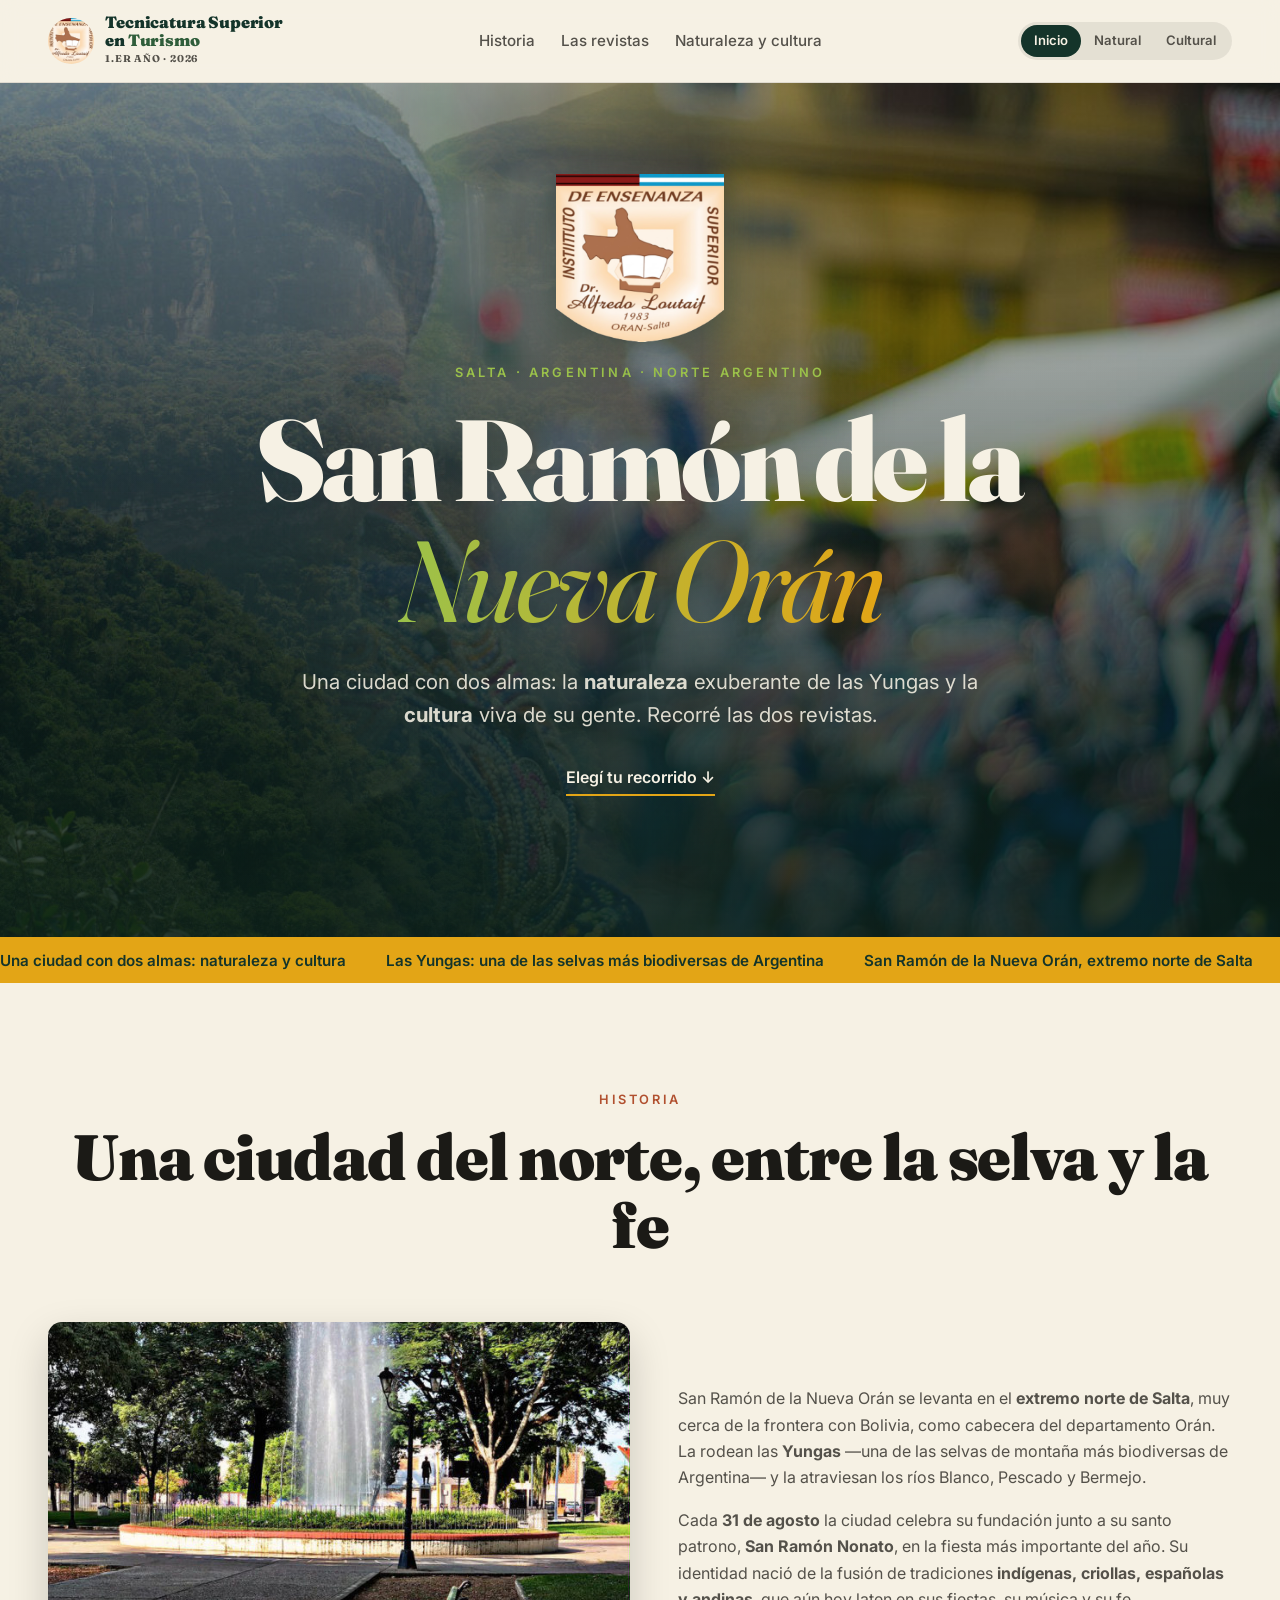
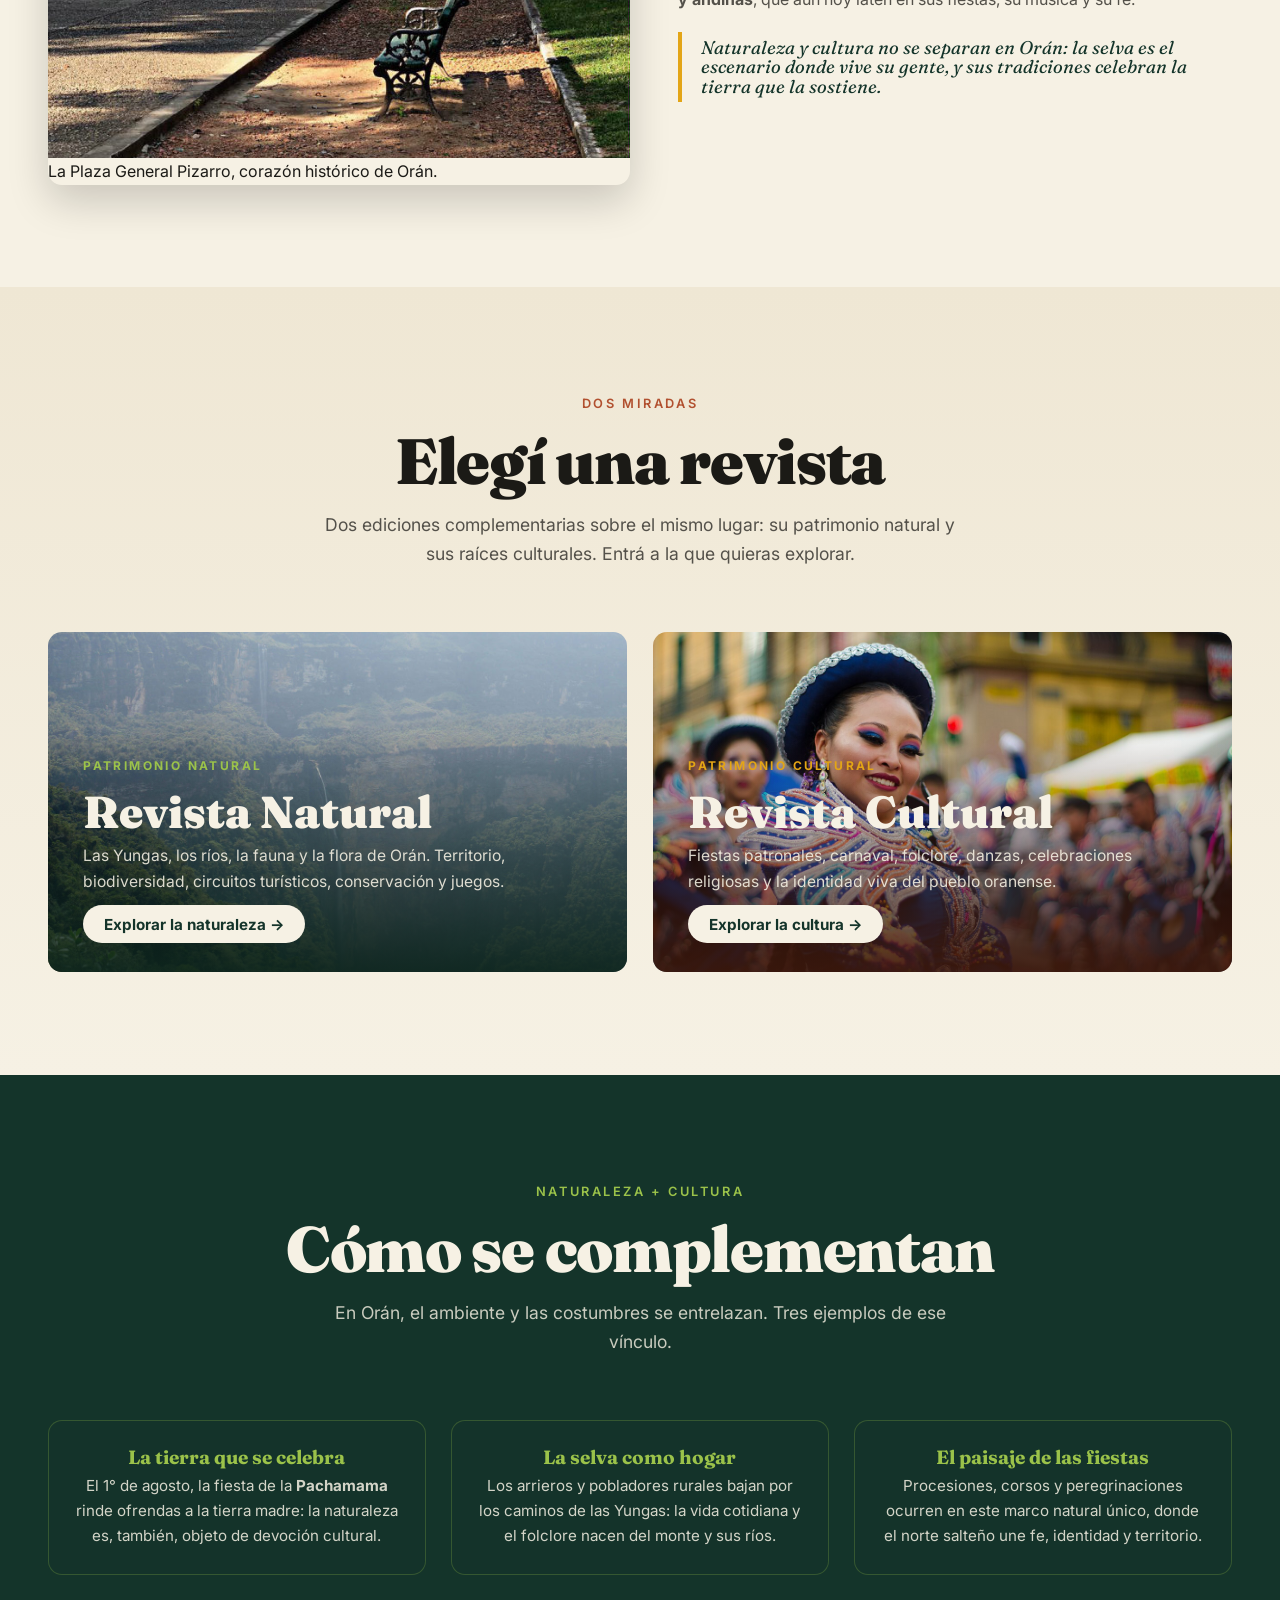
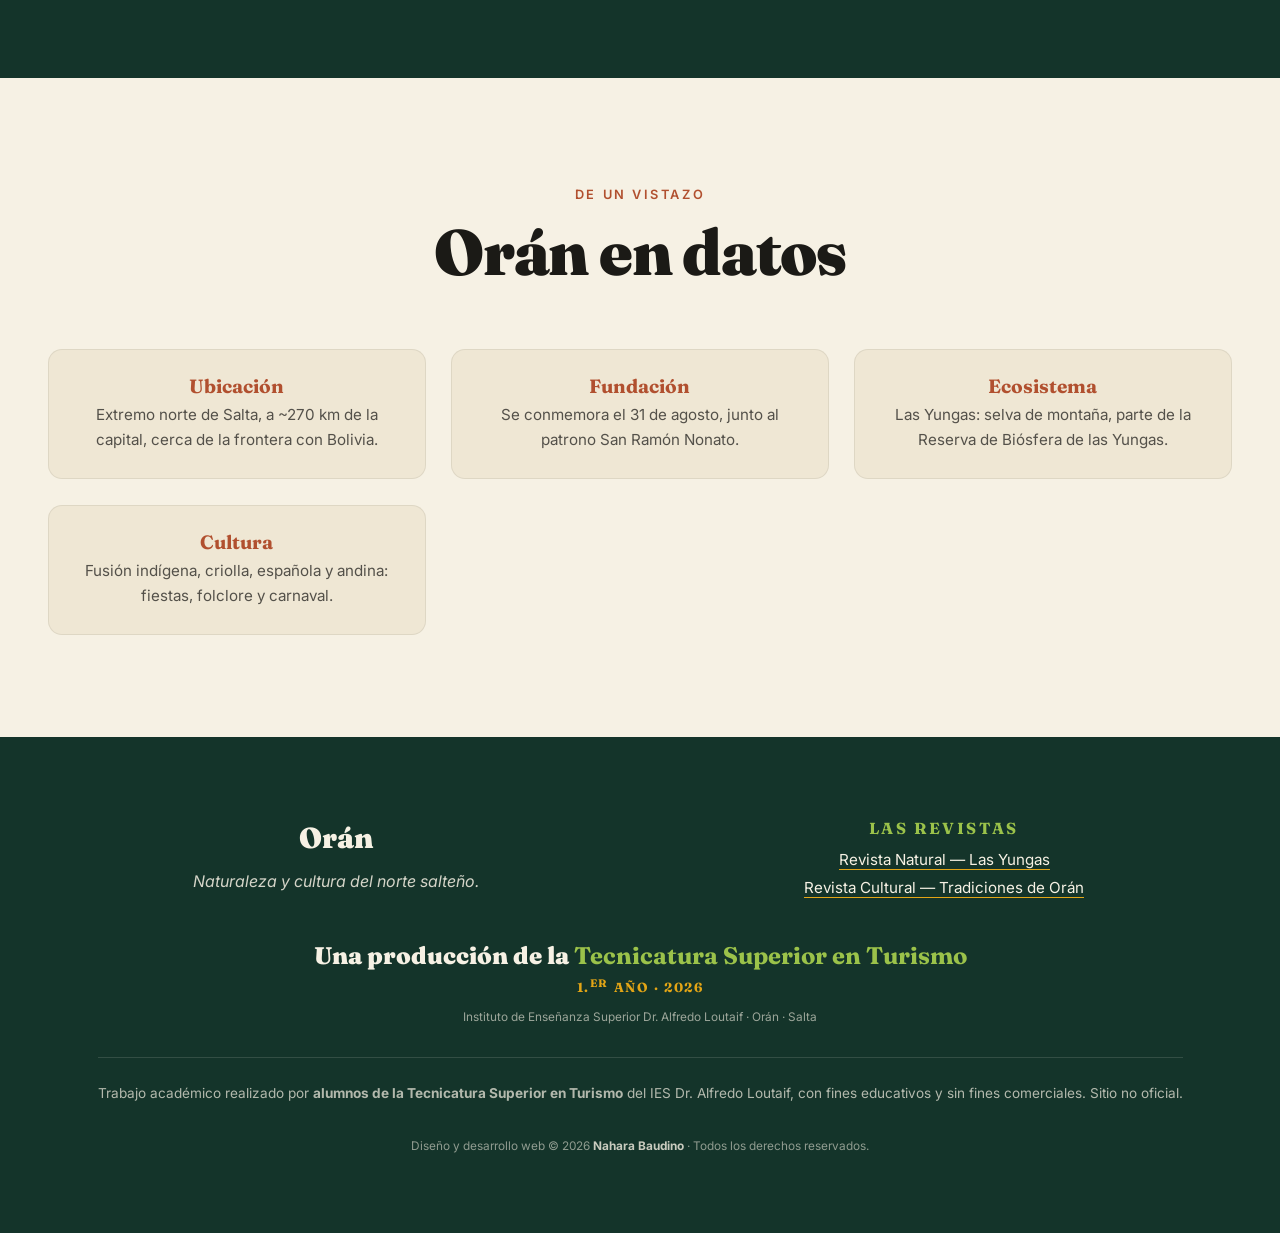
==== commit d340dee4: "Limpieza y ajustes de las revistas de Oran - Autoria: cambiar Valentina por Nahara Baudino (footers," ====
--- a/index.html
+++ b/index.html
@@ -3,9 +3,9 @@
 <head>
   <meta charset="UTF-8" />
   <meta name="viewport" content="width=device-width, initial-scale=1.0" />
-  <meta name="author" content="Valentina Baudino" />
-  <!-- Diseño y desarrollo web © 2026 Valentina Baudino. Todos los derechos reservados. Prohibida su copia sin autorización. -->
-  <meta name="copyright" content="© 2026 Valentina Baudino — Todos los derechos reservados" />
+  <meta name="author" content="Nahara Baudino" />
+  <!-- Diseño y desarrollo web © 2026 Nahara Baudino. Todos los derechos reservados. Prohibida su copia sin autorización. -->
+  <meta name="copyright" content="© 2026 Nahara Baudino — Todos los derechos reservados" />
   <meta name="description"
     content="San Ramón de la Nueva Orán, Salta: dos revistas en una — su patrimonio natural (las Yungas) y sus raíces culturales. Naturaleza y cultura que se complementan." />
   <title>Orán · Naturaleza y Cultura del norte salteño</title>
@@ -90,12 +90,12 @@
       <!-- Ticker: naturaleza + cultura (se duplica por JS para el loop) -->
       <div class="ticker" aria-hidden="true">
         <div class="ticker__track" id="ticker">
-          <span class="ticker__item">🌿 Una ciudad con dos almas: naturaleza y cultura</span>
-          <span class="ticker__item">🌳 Las Yungas: una de las selvas más biodiversas de Argentina</span>
-          <span class="ticker__item">⛪ San Ramón de la Nueva Orán, extremo norte de Salta</span>
-          <span class="ticker__item">🏞️ La cruzan los ríos Blanco, Pescado y Bermejo</span>
-          <span class="ticker__item">💃 Fiestas patronales, folclore y carnaval</span>
-          <span class="ticker__item">🎉 Fundada el 31 de agosto de 1794</span>
+          <span class="ticker__item">Una ciudad con dos almas: naturaleza y cultura</span>
+          <span class="ticker__item">Las Yungas: una de las selvas más biodiversas de Argentina</span>
+          <span class="ticker__item">San Ramón de la Nueva Orán, extremo norte de Salta</span>
+          <span class="ticker__item">La cruzan los ríos Blanco, Pescado y Bermejo</span>
+          <span class="ticker__item">Fiestas patronales, folclore y carnaval</span>
+          <span class="ticker__item">Fundada el 31 de agosto de 1794</span>
         </div>
       </div>
     </section>
@@ -208,19 +208,19 @@
       </header>
       <div class="manifiesto-grid">
         <article class="manifiesto-item" data-reveal style="background: var(--crema-2); border-color: color-mix(in srgb, var(--tinta) 8%, transparent);">
-          <h3 style="color: var(--tierra-roja)">📍 Ubicación</h3>
+          <h3 style="color: var(--tierra-roja)">Ubicación</h3>
           <p style="color: var(--tinta-suave)">Extremo norte de Salta, a ~270 km de la capital, cerca de la frontera con Bolivia.</p>
         </article>
         <article class="manifiesto-item" data-reveal style="background: var(--crema-2); border-color: color-mix(in srgb, var(--tinta) 8%, transparent);">
-          <h3 style="color: var(--tierra-roja)">🎉 Fundación</h3>
+          <h3 style="color: var(--tierra-roja)">Fundación</h3>
           <p style="color: var(--tinta-suave)">Se conmemora el 31 de agosto, junto al patrono San Ramón Nonato.</p>
         </article>
         <article class="manifiesto-item" data-reveal style="background: var(--crema-2); border-color: color-mix(in srgb, var(--tinta) 8%, transparent);">
-          <h3 style="color: var(--tierra-roja)">🌿 Ecosistema</h3>
+          <h3 style="color: var(--tierra-roja)">Ecosistema</h3>
           <p style="color: var(--tinta-suave)">Las Yungas: selva de montaña, parte de la Reserva de Biósfera de las Yungas.</p>
         </article>
         <article class="manifiesto-item" data-reveal style="background: var(--crema-2); border-color: color-mix(in srgb, var(--tinta) 8%, transparent);">
-          <h3 style="color: var(--tierra-roja)">🎭 Cultura</h3>
+          <h3 style="color: var(--tierra-roja)">Cultura</h3>
           <p style="color: var(--tinta-suave)">Fusión indígena, criolla, española y andina: fiestas, folclore y carnaval.</p>
         </article>
       </div>
@@ -246,11 +246,10 @@
       </div>
     </div>
     <p class="footer__legal">
-      Trabajo académico estudiantil, sin fines comerciales. Este sitio <strong>no es oficial</strong> ni
-      pertenece a la Gerencia de Turismo de Orán ni al Instituto Dr. Alfredo Loutaif; la información se
-      publica con fines educativos y los datos de contacto son de referencia.
+      Trabajo académico realizado por <strong>alumnos de la Tecnicatura Superior en Turismo</strong>
+      del IES Dr. Alfredo Loutaif, con fines educativos y sin fines comerciales. Sitio no oficial.
     </p>
-    <p class="footer__copy">Diseño y desarrollo web © 2026 <strong>Valentina Baudino</strong> · Todos los derechos reservados.</p>
+    <p class="footer__copy">Diseño y desarrollo web © 2026 <strong>Nahara Baudino</strong> · Todos los derechos reservados.</p>
   </footer>
 
   <button class="to-top" id="to-top" type="button" aria-label="Volver arriba" title="Volver arriba">↑</button>
